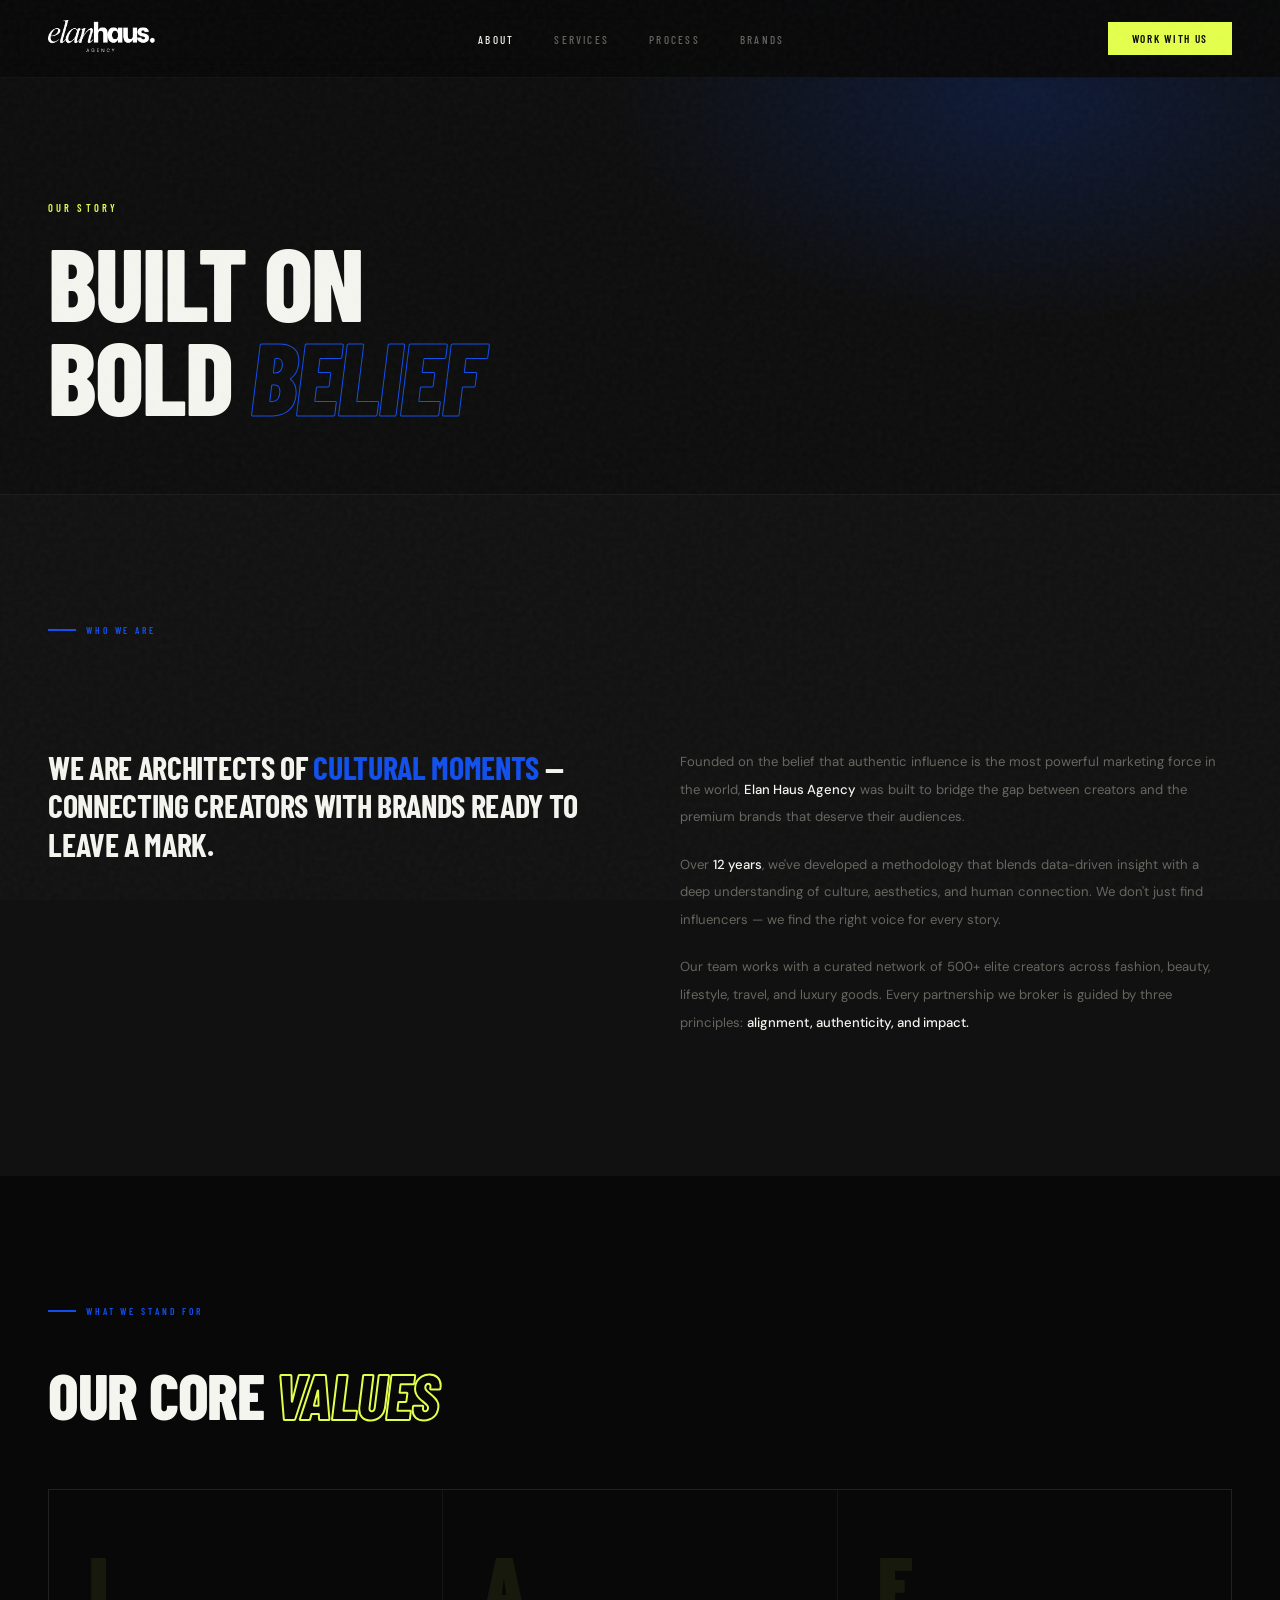
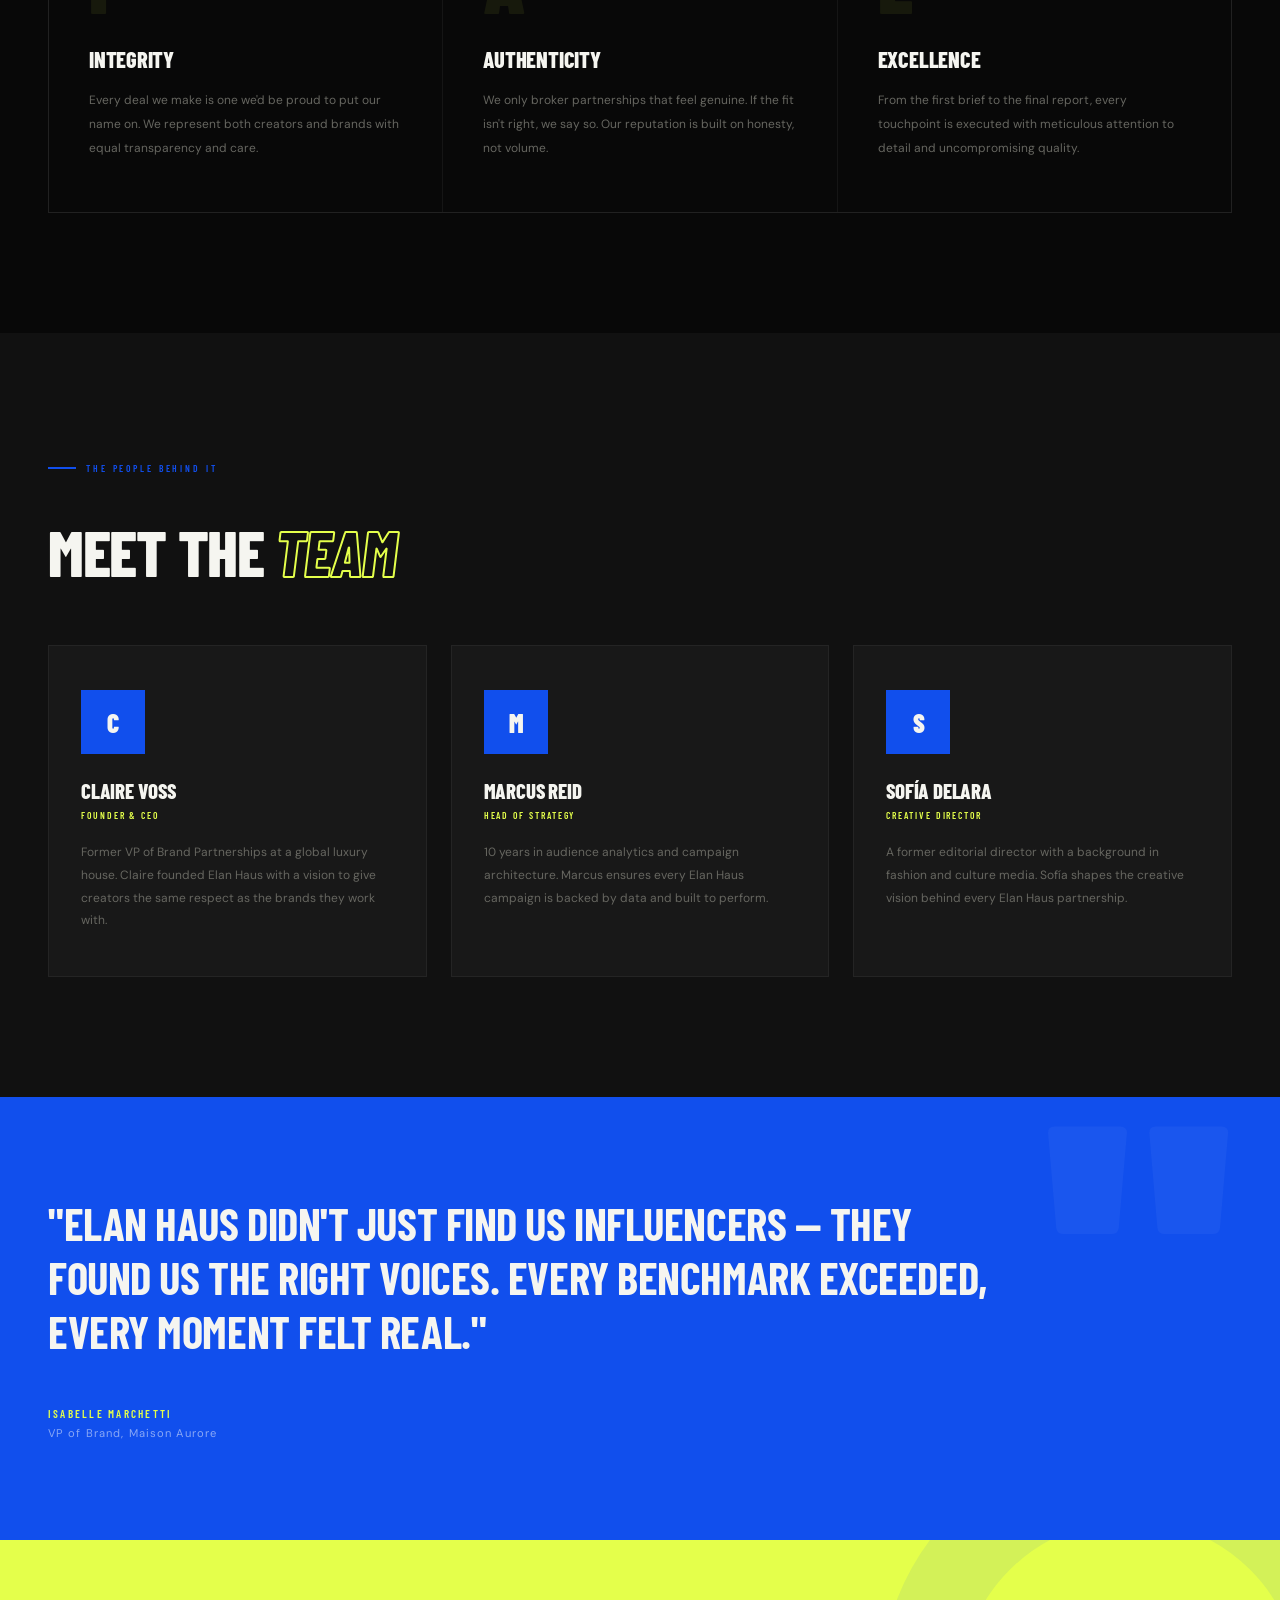
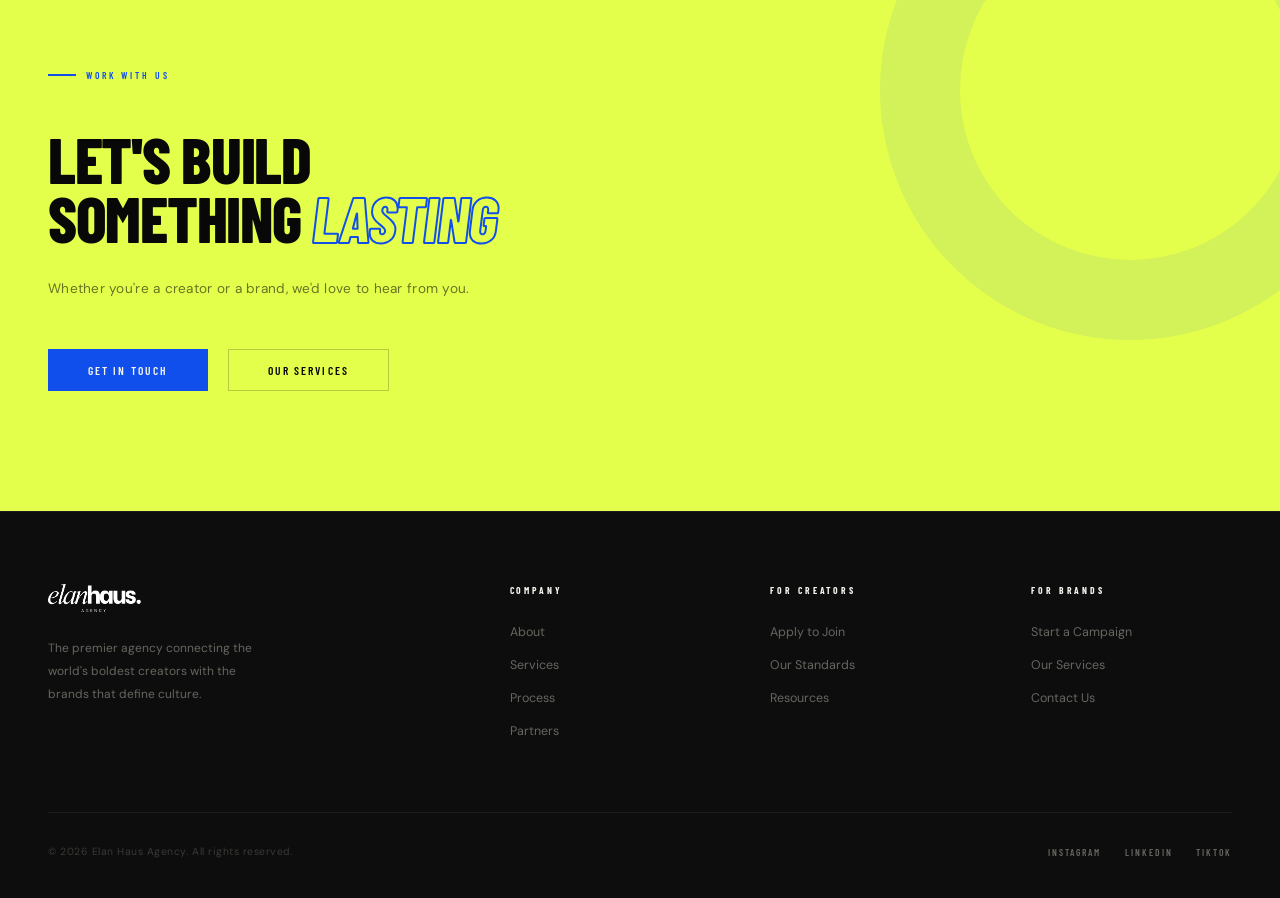
==== about.html @ d400a110 "black" ====
<!doctype html>
<html lang="en">
  <head>
    <meta charset="UTF-8" />
    <meta name="viewport" content="width=device-width, initial-scale=1.0" />
    <title>About — Elan Haus Agency</title>
    <link rel="preconnect" href="https://fonts.googleapis.com" />
    <link
      href="https://fonts.googleapis.com/css2?family=Barlow+Condensed:ital,wght@0,400;0,600;0,700;0,800;0,900;1,700;1,800&family=DM+Sans:wght@300;400;500&display=swap"
      rel="stylesheet"
    />
    <link rel="stylesheet" href="src/index.css" />
    <style>
      /* ── ABOUT PAGE ── */
      .about-story {
        background: var(--surface);
      }
      .about-story-grid {
        display: grid;
        grid-template-columns: 1fr 1fr;
        gap: 80px;
        align-items: start;
        margin-top: 64px;
      }
      .about-lead {
        font-family: var(--sans);
        font-size: clamp(1.6rem, 2.5vw, 2.4rem);
        font-weight: 700;
        text-transform: uppercase;
        letter-spacing: -0.01em;
        line-height: 1.2;
        color: var(--white);
      }
      .about-lead span {
        color: var(--blue);
      }
      .about-body p {
        font-size: 0.82rem;
        line-height: 2.1;
        color: var(--muted);
        margin-bottom: 20px;
      }
      .about-body p strong {
        color: var(--white);
        font-weight: 500;
      }

      /* VALUES */
      .values {
        background: var(--black);
      }
      .values-grid {
        display: grid;
        grid-template-columns: repeat(3, 1fr);
        gap: 1px;
        background: rgba(255, 255, 255, 0.05);
        border: 1px solid rgba(255, 255, 255, 0.05);
        margin-top: 64px;
      }
      .value-card {
        background: var(--black);
        padding: 52px 40px;
        position: relative;
        transition: background 0.3s;
      }
      .value-card::before {
        content: "";
        position: absolute;
        top: 0;
        left: 0;
        right: 0;
        height: 3px;
        background: var(--yellow);
        transform: scaleX(0);
        transform-origin: left;
        transition: transform 0.35s;
      }
      .value-card:hover {
        background: var(--surface);
      }
      .value-card:hover::before {
        transform: scaleX(1);
      }
      .value-letter {
        font-family: var(--sans);
        font-size: 5rem;
        font-weight: 900;
        color: rgba(228, 255, 75, 0.07);
        line-height: 1;
        margin-bottom: 24px;
        transition: color 0.3s;
        letter-spacing: -0.04em;
      }
      .value-card:hover .value-letter {
        color: rgba(228, 255, 75, 0.18);
      }
      .value-name {
        font-family: var(--sans);
        font-size: 1.4rem;
        font-weight: 800;
        text-transform: uppercase;
        letter-spacing: -0.01em;
        margin-bottom: 16px;
      }
      .value-desc {
        font-size: 0.75rem;
        line-height: 2;
        color: var(--muted);
      }

      /* TEAM */
      .team {
        background: var(--surface);
      }
      .team-grid {
        display: grid;
        grid-template-columns: repeat(3, 1fr);
        gap: 24px;
        margin-top: 64px;
      }
      .team-card {
        background: var(--surface2);
        border: 1px solid rgba(255, 255, 255, 0.05);
        padding: 44px 32px;
        transition:
          border-color 0.3s,
          transform 0.3s;
      }
      .team-card:hover {
        border-color: var(--blue);
        transform: translateY(-4px);
      }
      .team-avatar {
        width: 64px;
        height: 64px;
        background: var(--blue);
        display: flex;
        align-items: center;
        justify-content: center;
        margin-bottom: 24px;
      }
      .team-init {
        font-family: var(--sans);
        font-size: 1.6rem;
        font-weight: 900;
        color: var(--white);
        letter-spacing: -0.02em;
      }
      .team-name {
        font-family: var(--sans);
        font-size: 1.3rem;
        font-weight: 800;
        text-transform: uppercase;
        letter-spacing: -0.01em;
        margin-bottom: 6px;
      }
      .team-title {
        font-family: var(--sans);
        font-size: 0.6rem;
        font-weight: 600;
        letter-spacing: 0.2em;
        text-transform: uppercase;
        color: var(--yellow);
        margin-bottom: 20px;
      }
      .team-bio {
        font-size: 0.75rem;
        line-height: 1.9;
        color: var(--muted);
      }

      @media (max-width: 768px) {
        .about-story-grid {
          grid-template-columns: 1fr;
          gap: 40px;
          margin-top: 40px;
        }
        .values-grid {
          grid-template-columns: 1fr;
        }
        .team-grid {
          grid-template-columns: 1fr;
          gap: 16px;
        }
      }
    </style>
  </head>
  <body>
    <div class="cursor" id="cursor"></div>
    <div class="cursor-ring" id="cursorRing"></div>

    <nav>
      <a href="index.html" class="nav-logo"
        ><img
          src="src/logos/transparent-logo-with-agency.png"
          alt="Elan Haus Agency"
      /></a>
      <ul class="nav-links">
        <li><a href="about.html" class="active">About</a></li>
        <li><a href="services.html">Services</a></li>
        <li><a href="process.html">Process</a></li>
        <li><a href="index.html#brands">Brands</a></li>
      </ul>
      <a href="index.html#contact" class="nav-cta">Work With Us</a>
      <button class="nav-hamburger" id="hamburger" aria-label="Open menu">
        <span></span><span></span><span></span>
      </button>
    </nav>
    <div class="mobile-menu" id="mobileMenu">
      <a href="about.html" class="mobile-link">About</a>
      <a href="services.html" class="mobile-link">Services</a>
      <a href="process.html" class="mobile-link">Process</a>
      <a href="index.html#brands" class="mobile-link">Brands</a>
      <a href="index.html#contact" class="mobile-cta mobile-link"
        >Work With Us</a
      >
    </div>

    <div class="page-hero">
      <div>
        <div class="page-hero-eyebrow">Our Story</div>
        <h1 class="page-hero-title">Built on<br />Bold <em>Belief</em></h1>
      </div>
    </div>

    <section class="about-story">
      <div class="section-tag reveal">Who We Are</div>
      <div class="about-story-grid">
        <div class="about-lead reveal">
          We are architects of <span>cultural moments</span> — connecting
          creators with brands ready to leave a mark.
        </div>
        <div class="about-body reveal reveal-delay-1">
          <p>
            Founded on the belief that authentic influence is the most powerful
            marketing force in the world, <strong>Elan Haus Agency</strong> was
            built to bridge the gap between creators and the premium brands that
            deserve their audiences.
          </p>
          <p>
            Over <strong>12 years</strong>, we've developed a methodology that
            blends data-driven insight with a deep understanding of culture,
            aesthetics, and human connection. We don't just find influencers —
            we find the right voice for every story.
          </p>
          <p>
            Our team works with a curated network of 500+ elite creators across
            fashion, beauty, lifestyle, travel, and luxury goods. Every
            partnership we broker is guided by three principles:
            <strong>alignment, authenticity, and impact.</strong>
          </p>
        </div>
      </div>
    </section>

    <section class="values">
      <div class="section-tag reveal">What We Stand For</div>
      <h2 class="section-title reveal reveal-delay-1">
        Our Core <em>Values</em>
      </h2>
      <div class="values-grid">
        <div class="value-card reveal">
          <div class="value-letter">I</div>
          <div class="value-name">Integrity</div>
          <p class="value-desc">
            Every deal we make is one we'd be proud to put our name on. We
            represent both creators and brands with equal transparency and care.
          </p>
        </div>
        <div class="value-card reveal reveal-delay-1">
          <div class="value-letter">A</div>
          <div class="value-name">Authenticity</div>
          <p class="value-desc">
            We only broker partnerships that feel genuine. If the fit isn't
            right, we say so. Our reputation is built on honesty, not volume.
          </p>
        </div>
        <div class="value-card reveal reveal-delay-2">
          <div class="value-letter">E</div>
          <div class="value-name">Excellence</div>
          <p class="value-desc">
            From the first brief to the final report, every touchpoint is
            executed with meticulous attention to detail and uncompromising
            quality.
          </p>
        </div>
      </div>
    </section>

    <section class="team">
      <div class="section-tag reveal">The People Behind It</div>
      <h2 class="section-title reveal reveal-delay-1">
        Meet the <em>Team</em>
      </h2>
      <div class="team-grid">
        <div class="team-card reveal">
          <div class="team-avatar"><div class="team-init">C</div></div>
          <div class="team-name">Claire Voss</div>
          <div class="team-title">Founder & CEO</div>
          <p class="team-bio">
            Former VP of Brand Partnerships at a global luxury house. Claire
            founded Elan Haus with a vision to give creators the same respect as
            the brands they work with.
          </p>
        </div>
        <div class="team-card reveal reveal-delay-1">
          <div class="team-avatar"><div class="team-init">M</div></div>
          <div class="team-name">Marcus Reid</div>
          <div class="team-title">Head of Strategy</div>
          <p class="team-bio">
            10 years in audience analytics and campaign architecture. Marcus
            ensures every Elan Haus campaign is backed by data and built to
            perform.
          </p>
        </div>
        <div class="team-card reveal reveal-delay-2">
          <div class="team-avatar"><div class="team-init">S</div></div>
          <div class="team-name">Sofía Delara</div>
          <div class="team-title">Creative Director</div>
          <p class="team-bio">
            A former editorial director with a background in fashion and culture
            media. Sofía shapes the creative vision behind every Elan Haus
            partnership.
          </p>
        </div>
      </div>
    </section>

    <div class="testimonial">
      <p class="testimonial-text">
        "Elan Haus didn't just find us influencers — they found us the right
        voices. Every benchmark exceeded, every moment felt real."
      </p>
      <div class="testimonial-attr">Isabelle Marchetti</div>
      <div class="testimonial-brand">VP of Brand, Maison Aurore</div>
    </div>

    <section class="cta-section">
      <div class="section-tag reveal">Work With Us</div>
      <h2 class="section-title reveal reveal-delay-1">
        Let's Build<br />Something <em>Lasting</em>
      </h2>
      <p class="cta-sub reveal reveal-delay-2">
        Whether you're a creator or a brand, we'd love to hear from you.
      </p>
      <div class="cta-actions reveal reveal-delay-3">
        <a href="mailto:hello@elanhausagency.com" class="btn-primary"
          >Get In Touch</a
        >
        <a
          href="services.html"
          class="btn-outline"
          style="border-color: rgba(0, 0, 0, 0.2); color: var(--black)"
          >Our Services</a
        >
      </div>
    </section>

    <footer>
      <div class="footer-top">
        <div>
          <div class="footer-logo">
            <img
              src="src/logos/transparent-logo-with-agency.png"
              alt="Elan Haus Agency"
            />
          </div>
          <p class="footer-tagline">
            The premier agency connecting the world's boldest creators with the
            brands that define culture.
          </p>
        </div>
        <div>
          <div class="footer-col-title">Company</div>
          <ul class="footer-links">
            <li><a href="about.html">About</a></li>
            <li><a href="services.html">Services</a></li>
            <li><a href="process.html">Process</a></li>
            <li><a href="index.html#brands">Partners</a></li>
          </ul>
        </div>
        <div>
          <div class="footer-col-title">For Creators</div>
          <ul class="footer-links">
            <li><a href="index.html#contact">Apply to Join</a></li>
            <li><a href="about.html">Our Standards</a></li>
            <li><a href="index.html#contact">Resources</a></li>
          </ul>
        </div>
        <div>
          <div class="footer-col-title">For Brands</div>
          <ul class="footer-links">
            <li><a href="index.html#contact">Start a Campaign</a></li>
            <li><a href="services.html">Our Services</a></li>
            <li><a href="index.html#contact">Contact Us</a></li>
          </ul>
        </div>
      </div>
      <div class="footer-bottom">
        <div class="footer-copy">
          © 2026 Elan Haus Agency. All rights reserved.
        </div>
        <div class="footer-socials">
          <a href="#">Instagram</a><a href="#">LinkedIn</a
          ><a href="#">TikTok</a>
        </div>
      </div>
    </footer>
    <script src="src/main.js"></script>
  </body>
</html>
---- src/index.css ----
/* ── ELAN HAUS AGENCY — Global Stylesheet ── */

*, *::before, *::after { margin: 0; padding: 0; box-sizing: border-box; }

:root {
  --blue:    #114fed;
  --yellow:  #e4ff4b;
  --black:   #080808;
  --dark:    #0d0d0d;
  --surface: #111111;
  --surface2:#181818;
  --white:   #f5f5f0;
  --muted:   #666660;
  --sans:    'Barlow Condensed', sans-serif;
  --body:    'DM Sans', sans-serif;
}

html { scroll-behavior: smooth; }

body {
  background: var(--black);
  color: var(--white);
  font-family: var(--body);
  font-weight: 400;
  overflow-x: hidden;
}

/* ── CUSTOM CURSOR ── */
.cursor {
  position: fixed;
  width: 10px; height: 10px;
  background: var(--yellow);
  border-radius: 50%;
  pointer-events: none;
  z-index: 9999;
  transform: translate(-50%, -50%);
  transition: width 0.15s, height 0.15s;
  opacity: 0;
}
.cursor-ring {
  position: fixed;
  width: 38px; height: 38px;
  border: 1.5px solid var(--blue);
  border-radius: 50%;
  pointer-events: none;
  z-index: 9998;
  transform: translate(-50%, -50%);
  transition: width 0.25s, height 0.25s, opacity 0.25s, border-color 0.25s;
  opacity: 0;
}

/* ── NOISE GRAIN ── */
body::after {
  content: '';
  position: fixed;
  inset: 0;
  background-image: url("data:image/svg+xml,%3Csvg viewBox='0 0 200 200' xmlns='http://www.w3.org/2000/svg'%3E%3Cfilter id='n'%3E%3CfeTurbulence type='fractalNoise' baseFrequency='0.85' numOctaves='4' stitchTiles='stitch'/%3E%3C/filter%3E%3Crect width='100%25' height='100%25' filter='url(%23n)' opacity='0.035'/%3E%3C/svg%3E");
  pointer-events: none;
  z-index: 9000;
}

/* ── NAV ── */
nav {
  position: fixed;
  top: 0; left: 0; right: 0;
  z-index: 800;
  display: flex;
  align-items: center;
  justify-content: space-between;
  padding: 20px 48px;
  background: rgba(8,8,8,0.92);
  backdrop-filter: blur(12px);
  border-bottom: 1px solid rgba(255,255,255,0.04);
}
.nav-logo img {
  height: 32px;
  width: auto;
  filter: invert(1) brightness(2);
}
.nav-links {
  display: flex;
  gap: 40px;
  list-style: none;
}
.nav-links a {
  font-family: var(--sans);
  font-size: 0.7rem;
  font-weight: 500;
  letter-spacing: 0.2em;
  text-transform: uppercase;
  color: var(--muted);
  text-decoration: none;
  transition: color 0.2s;
}
.nav-links a:hover,
.nav-links a.active { color: var(--white); }
.nav-cta {
  font-family: var(--sans);
  font-size: 0.7rem;
  font-weight: 600;
  letter-spacing: 0.15em;
  text-transform: uppercase;
  color: var(--black);
  background: var(--yellow);
  padding: 10px 24px;
  text-decoration: none;
  transition: background 0.2s, transform 0.2s;
}
.nav-cta:hover { background: #f0ff70; transform: translateY(-1px); }

.nav-hamburger {
  display: none;
  flex-direction: column;
  gap: 5px;
  background: none;
  border: none;
  cursor: pointer;
  padding: 4px;
}
.nav-hamburger span {
  display: block;
  width: 22px; height: 1.5px;
  background: var(--white);
  transition: transform 0.3s, opacity 0.3s;
}
.nav-hamburger.open span:nth-child(1) { transform: translateY(6.5px) rotate(45deg); }
.nav-hamburger.open span:nth-child(2) { opacity: 0; }
.nav-hamburger.open span:nth-child(3) { transform: translateY(-6.5px) rotate(-45deg); }

/* ── MOBILE MENU ── */
.mobile-menu {
  display: none;
  position: fixed;
  inset: 0;
  background: var(--blue);
  z-index: 700;
  flex-direction: column;
  align-items: flex-start;
  justify-content: center;
  padding: 0 40px;
  gap: 8px;
}
.mobile-menu.open { display: flex; }
.mobile-menu a {
  font-family: var(--sans);
  font-size: clamp(2.8rem, 10vw, 5rem);
  font-weight: 700;
  letter-spacing: -0.02em;
  text-transform: uppercase;
  color: var(--white);
  text-decoration: none;
  line-height: 1.1;
  transition: color 0.2s;
}
.mobile-menu a:hover { color: var(--yellow); }
.mobile-menu .mobile-cta {
  margin-top: 32px;
  font-size: 0.75rem;
  font-family: var(--body);
  letter-spacing: 0.15em;
  color: var(--black);
  background: var(--yellow);
  padding: 14px 32px;
  text-transform: uppercase;
}

/* ── PAGE HERO (inner pages) ── */
.page-hero {
  min-height: 55vh;
  display: flex;
  align-items: flex-end;
  padding: 140px 48px 72px;
  position: relative;
  overflow: hidden;
  background: var(--dark);
  border-bottom: 1px solid rgba(255,255,255,0.06);
}
.page-hero::before {
  content: '';
  position: absolute;
  top: 0; left: 0; right: 0; bottom: 0;
  background: radial-gradient(ellipse 50% 70% at 80% 20%, rgba(17,79,237,0.18) 0%, transparent 65%);
  pointer-events: none;
}
.page-hero-eyebrow {
  font-family: var(--sans);
  font-size: 0.65rem;
  font-weight: 600;
  letter-spacing: 0.3em;
  text-transform: uppercase;
  color: var(--yellow);
  margin-bottom: 20px;
}
.page-hero-title {
  font-family: var(--sans);
  font-size: clamp(3.5rem, 8vw, 8rem);
  font-weight: 800;
  line-height: 0.92;
  letter-spacing: -0.02em;
  text-transform: uppercase;
}
.page-hero-title em {
  font-style: italic;
  color: var(--blue);
  -webkit-text-stroke: 1px var(--blue);
  color: transparent;
}

/* ── SHARED SECTION ── */
section { padding: 120px 48px; }

.section-tag {
  display: inline-flex;
  align-items: center;
  gap: 10px;
  font-family: var(--sans);
  font-size: 0.6rem;
  font-weight: 600;
  letter-spacing: 0.3em;
  text-transform: uppercase;
  color: var(--blue);
  margin-bottom: 48px;
}
.section-tag::before {
  content: '';
  width: 28px; height: 2px;
  background: var(--blue);
}
.section-title {
  font-family: var(--sans);
  font-size: clamp(2.4rem, 5vw, 5.5rem);
  font-weight: 800;
  line-height: 0.93;
  letter-spacing: -0.02em;
  text-transform: uppercase;
}
.section-title em {
  font-style: italic;
  -webkit-text-stroke: 2px var(--yellow);
  color: transparent;
}

/* ── BUTTONS ── */
.btn-primary {
  display: inline-block;
  padding: 14px 40px;
  background: var(--blue);
  color: var(--white);
  font-family: var(--sans);
  font-size: 0.72rem;
  font-weight: 600;
  letter-spacing: 0.18em;
  text-transform: uppercase;
  text-decoration: none;
  transition: background 0.2s, transform 0.2s;
  position: relative;
}
.btn-primary:hover { background: #1a5fff; transform: translateY(-2px); }
.btn-yellow {
  display: inline-block;
  padding: 14px 40px;
  background: var(--yellow);
  color: var(--black);
  font-family: var(--sans);
  font-size: 0.72rem;
  font-weight: 700;
  letter-spacing: 0.18em;
  text-transform: uppercase;
  text-decoration: none;
  transition: background 0.2s, transform 0.2s;
}
.btn-yellow:hover { background: #f0ff70; transform: translateY(-2px); }
.btn-outline {
  display: inline-block;
  padding: 13px 39px;
  border: 1.5px solid rgba(255,255,255,0.2);
  color: var(--white);
  font-family: var(--sans);
  font-size: 0.72rem;
  font-weight: 600;
  letter-spacing: 0.18em;
  text-transform: uppercase;
  text-decoration: none;
  transition: border-color 0.2s, color 0.2s;
}
.btn-outline:hover { border-color: var(--white); }

/* ── MARQUEE ── */
.marquee-wrap {
  overflow: hidden;
  background: var(--blue);
  padding: 16px 0;
  border-top: none;
  border-bottom: none;
}
.marquee-track {
  display: flex;
  gap: 0;
  animation: marquee 20s linear infinite;
  width: max-content;
}
@keyframes marquee { to { transform: translateX(-50%); } }
.marquee-item {
  font-family: var(--sans);
  font-size: 0.75rem;
  font-weight: 700;
  letter-spacing: 0.2em;
  text-transform: uppercase;
  color: rgba(255,255,255,0.7);
  white-space: nowrap;
  padding: 0 40px;
  display: flex;
  align-items: center;
  gap: 40px;
}
.marquee-item::after {
  content: '★';
  color: var(--yellow);
  font-size: 0.5rem;
}

/* ── TESTIMONIAL ── */
.testimonial {
  background: var(--blue);
  padding: 100px 48px;
  position: relative;
  overflow: hidden;
}
.testimonial::before {
  content: '"';
  position: absolute;
  top: -60px; right: 48px;
  font-family: var(--sans);
  font-size: 28rem;
  font-weight: 900;
  color: rgba(255,255,255,0.04);
  line-height: 1;
  pointer-events: none;
}
.testimonial-text {
  font-family: var(--sans);
  font-size: clamp(1.8rem, 3.5vw, 3.5rem);
  font-weight: 700;
  line-height: 1.2;
  letter-spacing: -0.01em;
  text-transform: uppercase;
  max-width: 960px;
  margin-bottom: 48px;
  position: relative;
  z-index: 1;
}
.testimonial-attr {
  font-family: var(--sans);
  font-size: 0.7rem;
  font-weight: 600;
  letter-spacing: 0.2em;
  text-transform: uppercase;
  color: var(--yellow);
}
.testimonial-brand {
  font-size: 0.7rem;
  letter-spacing: 0.1em;
  color: rgba(255,255,255,0.5);
  margin-top: 6px;
}

/* ── CTA SECTION ── */
.cta-section {
  background: var(--yellow);
  padding: 120px 48px;
  position: relative;
  overflow: hidden;
}
.cta-section::before {
  content: '';
  position: absolute;
  top: -100px; right: -100px;
  width: 500px; height: 500px;
  border: 80px solid rgba(17,79,237,0.08);
  border-radius: 50%;
  pointer-events: none;
}
.cta-section .section-tag { color: var(--blue); }
.cta-section .section-tag::before { background: var(--blue); }
.cta-section .section-title { color: var(--black); }
.cta-section .section-title em { -webkit-text-stroke-color: var(--blue); }
.cta-sub {
  font-size: 0.85rem;
  line-height: 1.9;
  color: rgba(0,0,0,0.55);
  max-width: 500px;
  margin: 28px 0 48px;
  letter-spacing: 0.02em;
}
.cta-actions { display: flex; align-items: center; gap: 20px; flex-wrap: wrap; }

/* ── FOOTER ── */
footer {
  background: var(--dark);
  border-top: 1px solid rgba(255,255,255,0.06);
  padding: 72px 48px 40px;
}
.footer-top {
  display: grid;
  grid-template-columns: 2fr 1fr 1fr 1fr;
  gap: 60px;
  padding-bottom: 60px;
  border-bottom: 1px solid rgba(255,255,255,0.06);
}
.footer-logo img {
  height: 28px;
  width: auto;
  filter: invert(1) brightness(2);
  margin-bottom: 20px;
}
.footer-tagline {
  font-size: 0.75rem;
  line-height: 1.9;
  color: var(--muted);
  max-width: 220px;
}
.footer-col-title {
  font-family: var(--sans);
  font-size: 0.6rem;
  font-weight: 700;
  letter-spacing: 0.3em;
  text-transform: uppercase;
  color: var(--white);
  margin-bottom: 24px;
}
.footer-links { list-style: none; }
.footer-links li { margin-bottom: 12px; }
.footer-links a {
  font-size: 0.78rem;
  color: var(--muted);
  text-decoration: none;
  transition: color 0.2s;
}
.footer-links a:hover { color: var(--white); }
.footer-bottom {
  padding-top: 32px;
  display: flex;
  justify-content: space-between;
  align-items: center;
}
.footer-copy {
  font-size: 0.65rem;
  color: rgba(102,102,96,0.5);
  letter-spacing: 0.05em;
}
.footer-socials { display: flex; gap: 24px; }
.footer-socials a {
  font-family: var(--sans);
  font-size: 0.6rem;
  font-weight: 600;
  letter-spacing: 0.2em;
  text-transform: uppercase;
  color: var(--muted);
  text-decoration: none;
  transition: color 0.2s;
}
.footer-socials a:hover { color: var(--yellow); }

/* ── SCROLL REVEAL ── */
.reveal {
  opacity: 0;
  transform: translateY(28px);
  transition: opacity 0.7s ease, transform 0.7s ease;
}
.reveal.visible { opacity: 1; transform: translateY(0); }
.reveal-delay-1 { transition-delay: 0.08s; }
.reveal-delay-2 { transition-delay: 0.16s; }
.reveal-delay-3 { transition-delay: 0.24s; }
.reveal-delay-4 { transition-delay: 0.32s; }

/* ── ANIMATIONS ── */
@keyframes fadeUp {
  from { opacity: 0; transform: translateY(36px); }
  to   { opacity: 1; transform: translateY(0); }
}
@keyframes fadeIn {
  from { opacity: 0; }
  to   { opacity: 1; }
}

/* ══════════════════════════
   MOBILE RESPONSIVE
══════════════════════════ */
@media (max-width: 768px) {
  nav { padding: 16px 24px; }
  .nav-links, .nav-cta { display: none; }
  .nav-hamburger { display: flex; }

  section { padding: 72px 24px; }
  .page-hero { padding: 110px 24px 56px; min-height: 44vh; }

  .testimonial { padding: 72px 24px; }
  .cta-section { padding: 72px 24px; }

  footer { padding: 60px 24px 32px; }
  .footer-top { grid-template-columns: 1fr 1fr; gap: 40px; }
  .footer-bottom { flex-direction: column; gap: 16px; text-align: center; }
  .footer-socials { justify-content: center; }
}
@media (max-width: 480px) {
  .footer-top { grid-template-columns: 1fr; }
  .cta-actions { flex-direction: column; align-items: flex-start; }
}
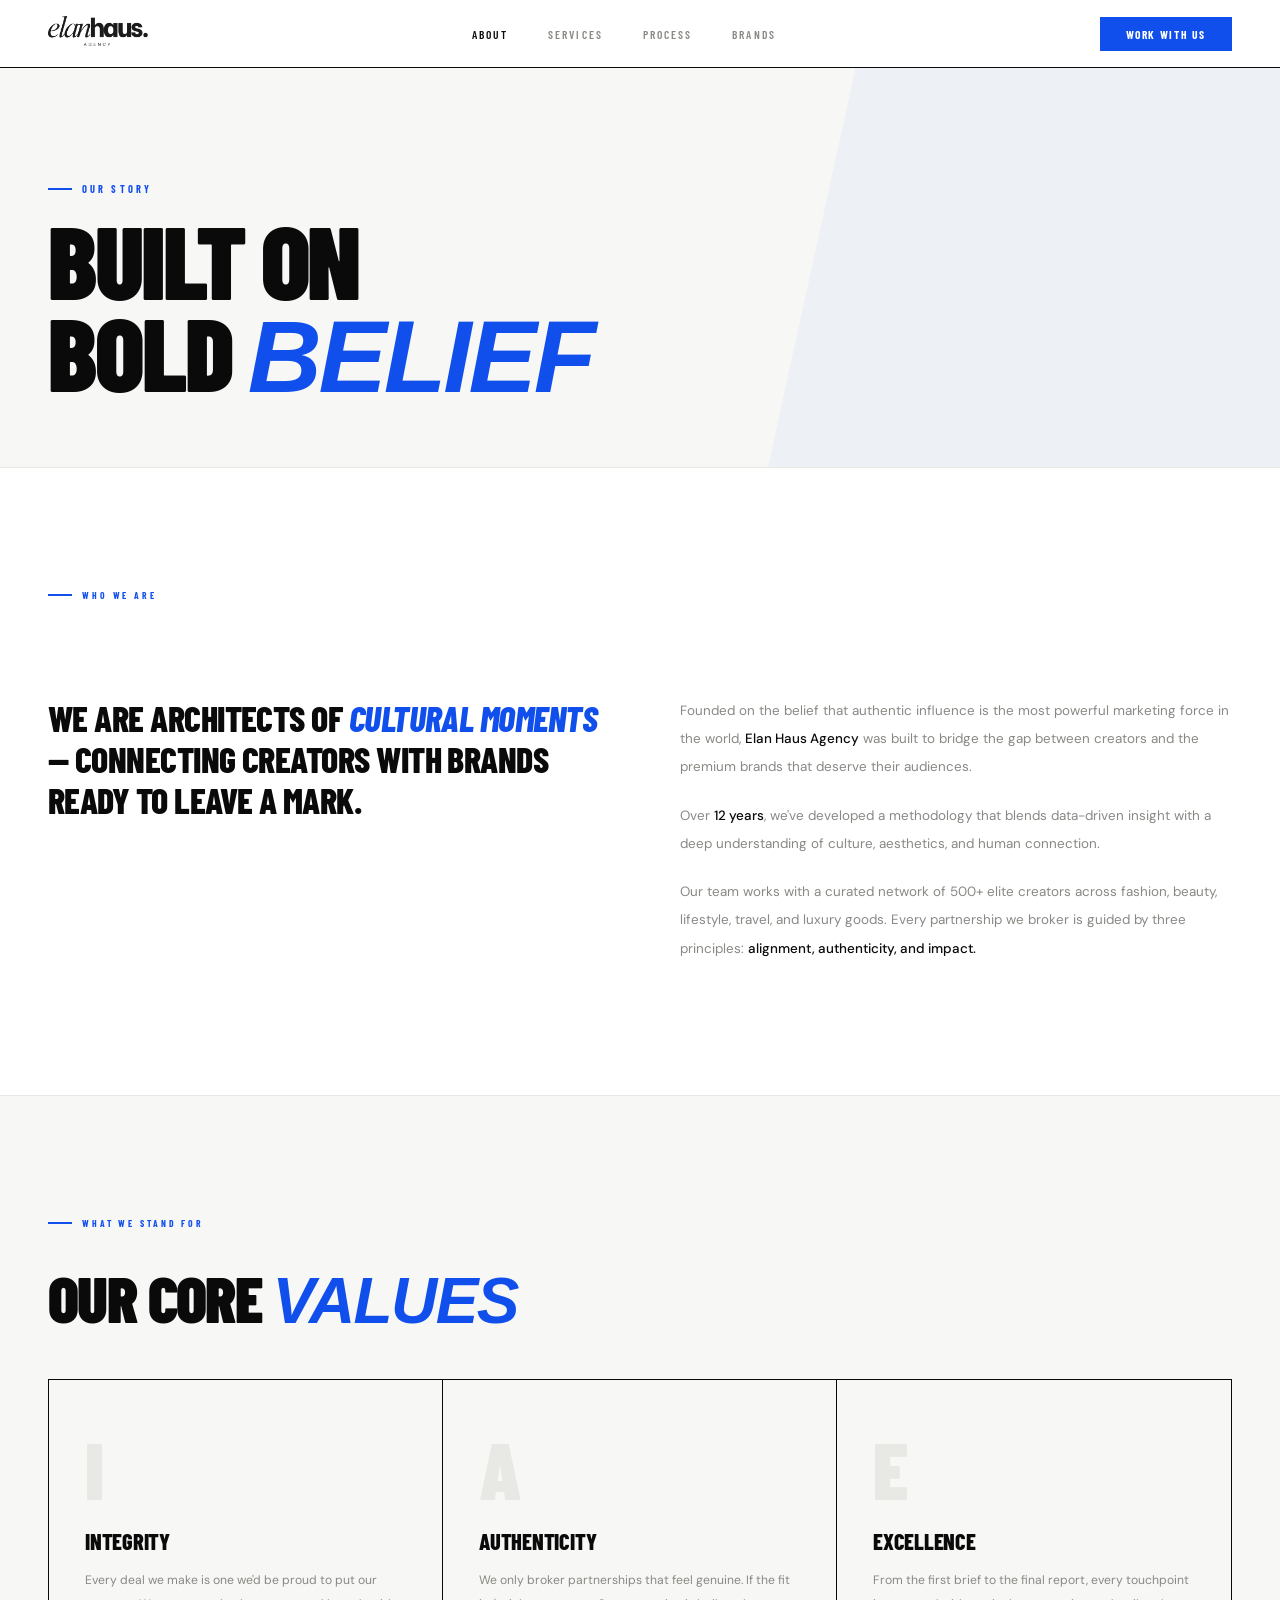
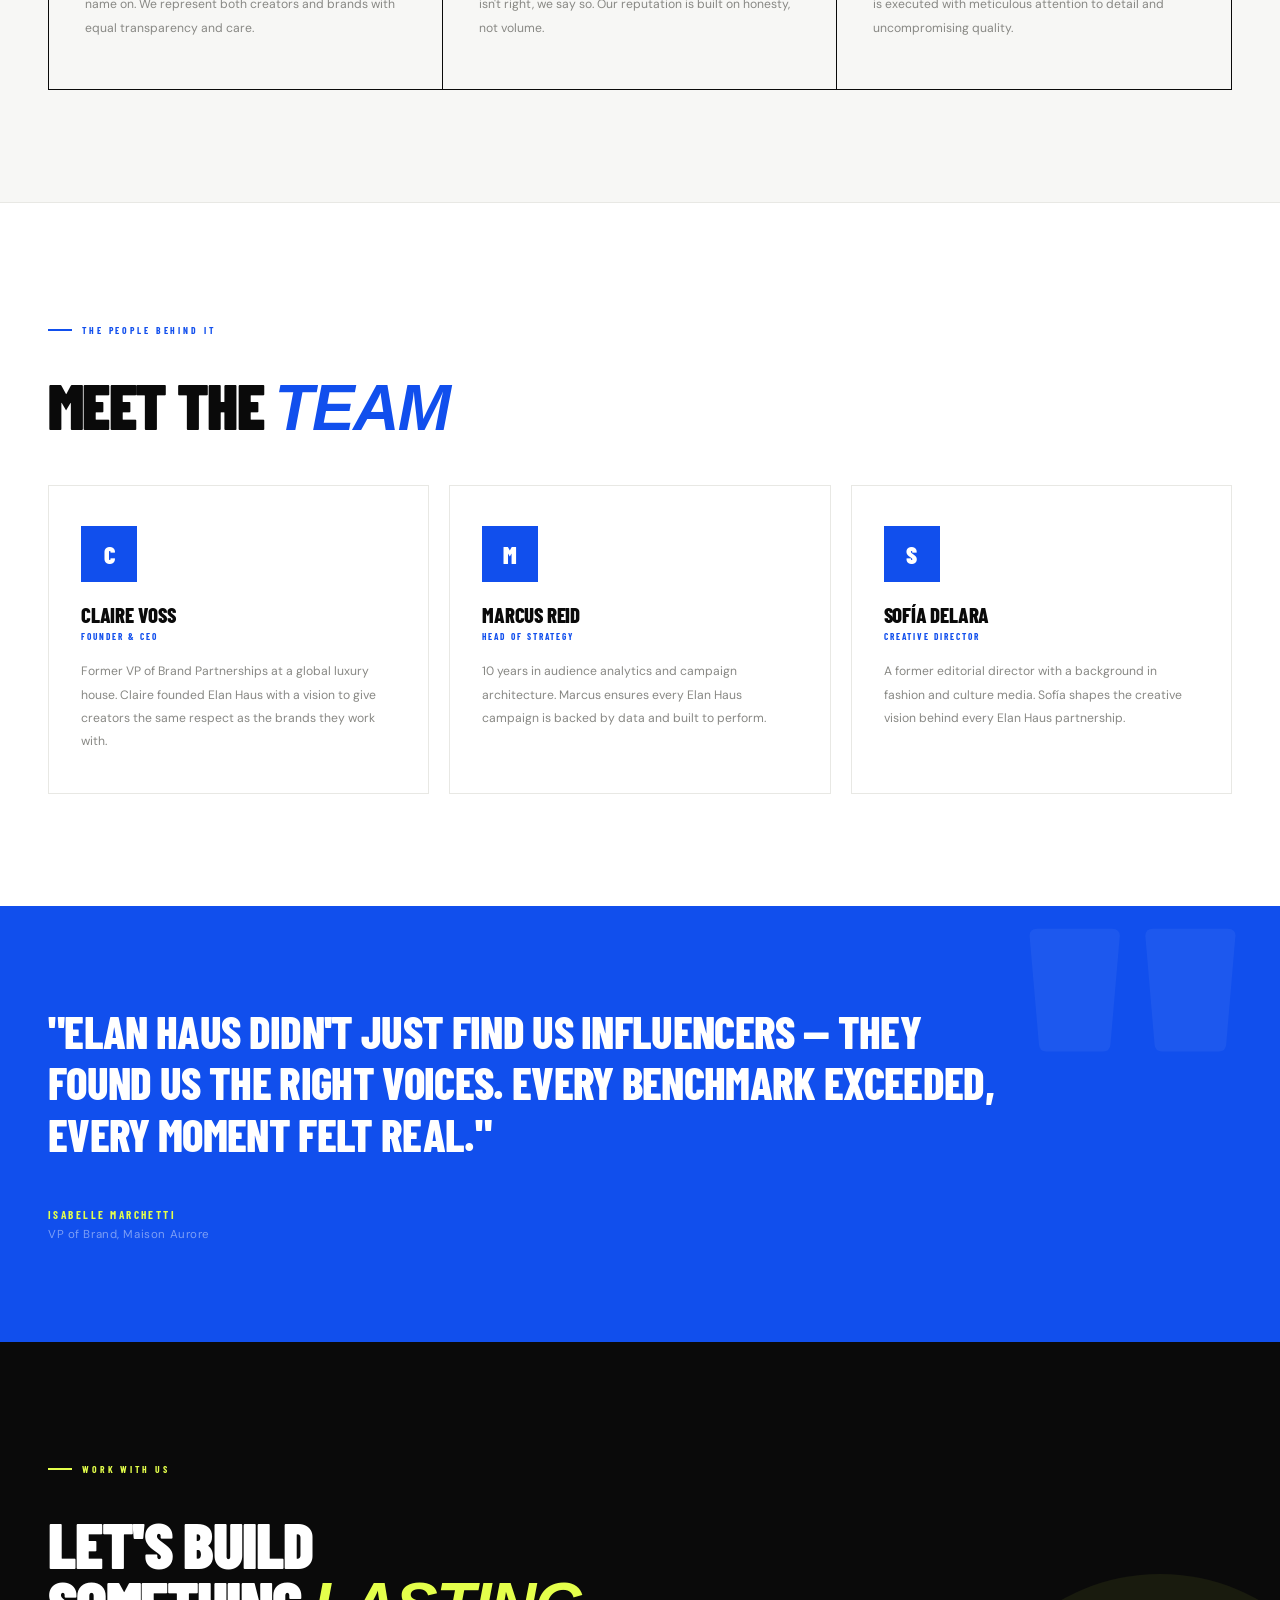
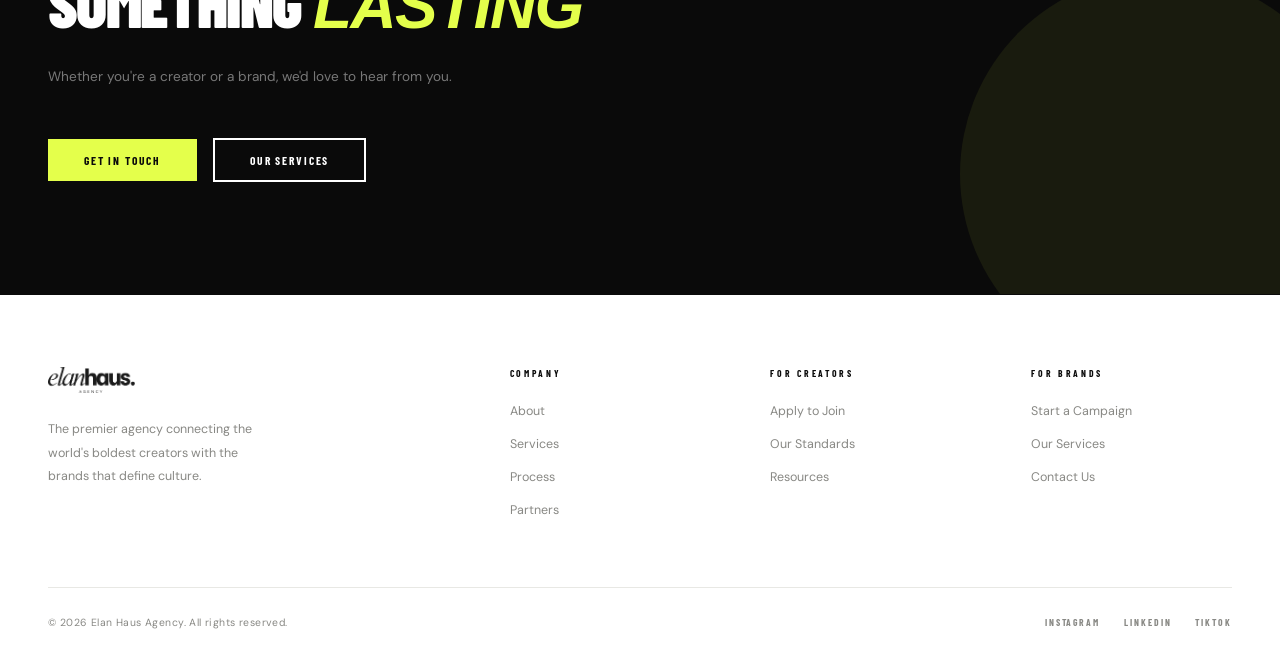
==== commit 770c2515: "white background" ====
--- a/about.html
+++ b/about.html
@@ -11,140 +11,140 @@
     />
     <link rel="stylesheet" href="src/index.css" />
     <style>
-      /* ── ABOUT PAGE ── */
-      .about-story {
-        background: var(--surface);
-      }
-      .about-story-grid {
+      .story {
+        background: var(--white);
+      }
+      .story-grid {
         display: grid;
         grid-template-columns: 1fr 1fr;
         gap: 80px;
-        align-items: start;
-        margin-top: 64px;
-      }
-      .about-lead {
-        font-family: var(--sans);
-        font-size: clamp(1.6rem, 2.5vw, 2.4rem);
-        font-weight: 700;
+        margin-top: 56px;
+      }
+      .story-lead {
+        font-family: var(--sans);
+        font-size: clamp(1.8rem, 2.8vw, 2.6rem);
+        font-weight: 800;
         text-transform: uppercase;
-        letter-spacing: -0.01em;
-        line-height: 1.2;
-        color: var(--white);
-      }
-      .about-lead span {
+        letter-spacing: -0.015em;
+        line-height: 1.15;
+      }
+      .story-lead em {
+        font-style: italic;
         color: var(--blue);
       }
-      .about-body p {
-        font-size: 0.82rem;
+      .story-body p {
+        font-size: 0.84rem;
         line-height: 2.1;
         color: var(--muted);
         margin-bottom: 20px;
       }
-      .about-body p strong {
-        color: var(--white);
+      .story-body p strong {
+        color: var(--ink);
         font-weight: 500;
       }
 
-      /* VALUES */
       .values {
-        background: var(--black);
+        background: var(--off);
+        border-top: 1.5px solid var(--border);
+        border-bottom: 1.5px solid var(--border);
       }
       .values-grid {
         display: grid;
         grid-template-columns: repeat(3, 1fr);
-        gap: 1px;
-        background: rgba(255, 255, 255, 0.05);
-        border: 1px solid rgba(255, 255, 255, 0.05);
-        margin-top: 64px;
-      }
-      .value-card {
-        background: var(--black);
-        padding: 52px 40px;
+        border: 1.5px solid var(--ink);
+        margin-top: 48px;
+      }
+      .val {
+        padding: 48px 36px;
+        border-right: 1.5px solid var(--ink);
         position: relative;
+        overflow: hidden;
+        background: var(--off);
         transition: background 0.3s;
       }
-      .value-card::before {
+      .val:last-child {
+        border-right: none;
+      }
+      .val::after {
         content: "";
         position: absolute;
-        top: 0;
+        bottom: 0;
         left: 0;
         right: 0;
-        height: 3px;
+        height: 4px;
         background: var(--yellow);
         transform: scaleX(0);
         transform-origin: left;
         transition: transform 0.35s;
       }
-      .value-card:hover {
-        background: var(--surface);
-      }
-      .value-card:hover::before {
+      .val:hover {
+        background: var(--white);
+      }
+      .val:hover::after {
         transform: scaleX(1);
       }
-      .value-letter {
+      .val-letter {
         font-family: var(--sans);
         font-size: 5rem;
         font-weight: 900;
-        color: rgba(228, 255, 75, 0.07);
+        color: var(--border);
         line-height: 1;
-        margin-bottom: 24px;
+        letter-spacing: -0.05em;
+        margin-bottom: 20px;
         transition: color 0.3s;
-        letter-spacing: -0.04em;
-      }
-      .value-card:hover .value-letter {
-        color: rgba(228, 255, 75, 0.18);
-      }
-      .value-name {
+      }
+      .val:hover .val-letter {
+        color: var(--blue);
+      }
+      .val-name {
         font-family: var(--sans);
         font-size: 1.4rem;
         font-weight: 800;
         text-transform: uppercase;
         letter-spacing: -0.01em;
-        margin-bottom: 16px;
-      }
-      .value-desc {
-        font-size: 0.75rem;
+        margin-bottom: 14px;
+      }
+      .val-desc {
+        font-size: 0.76rem;
         line-height: 2;
         color: var(--muted);
       }
 
-      /* TEAM */
       .team {
-        background: var(--surface);
+        background: var(--white);
       }
       .team-grid {
         display: grid;
         grid-template-columns: repeat(3, 1fr);
-        gap: 24px;
-        margin-top: 64px;
+        gap: 20px;
+        margin-top: 48px;
       }
       .team-card {
-        background: var(--surface2);
-        border: 1px solid rgba(255, 255, 255, 0.05);
-        padding: 44px 32px;
+        border: 1.5px solid var(--border);
+        padding: 40px 32px;
+        background: var(--white);
         transition:
-          border-color 0.3s,
-          transform 0.3s;
+          border-color 0.25s,
+          transform 0.25s;
       }
       .team-card:hover {
         border-color: var(--blue);
         transform: translateY(-4px);
       }
       .team-avatar {
-        width: 64px;
-        height: 64px;
+        width: 56px;
+        height: 56px;
         background: var(--blue);
         display: flex;
         align-items: center;
         justify-content: center;
-        margin-bottom: 24px;
+        margin-bottom: 20px;
       }
       .team-init {
         font-family: var(--sans);
-        font-size: 1.6rem;
+        font-size: 1.5rem;
         font-weight: 900;
         color: var(--white);
-        letter-spacing: -0.02em;
       }
       .team-name {
         font-family: var(--sans);
@@ -152,35 +152,42 @@
         font-weight: 800;
         text-transform: uppercase;
         letter-spacing: -0.01em;
-        margin-bottom: 6px;
-      }
-      .team-title {
-        font-family: var(--sans);
-        font-size: 0.6rem;
-        font-weight: 600;
-        letter-spacing: 0.2em;
+        margin-bottom: 4px;
+      }
+      .team-role {
+        font-family: var(--sans);
+        font-size: 0.58rem;
+        font-weight: 700;
+        letter-spacing: 0.22em;
         text-transform: uppercase;
-        color: var(--yellow);
-        margin-bottom: 20px;
+        color: var(--blue);
+        margin-bottom: 18px;
       }
       .team-bio {
-        font-size: 0.75rem;
+        font-size: 0.76rem;
         line-height: 1.9;
         color: var(--muted);
       }
 
       @media (max-width: 768px) {
-        .about-story-grid {
+        .story-grid {
           grid-template-columns: 1fr;
-          gap: 40px;
-          margin-top: 40px;
+          gap: 36px;
+          margin-top: 36px;
         }
         .values-grid {
           grid-template-columns: 1fr;
         }
+        .val {
+          border-right: none;
+          border-bottom: 1.5px solid var(--ink);
+        }
+        .val:last-child {
+          border-bottom: none;
+        }
         .team-grid {
           grid-template-columns: 1fr;
-          gap: 16px;
+          gap: 14px;
         }
       }
     </style>
@@ -188,7 +195,6 @@
   <body>
     <div class="cursor" id="cursor"></div>
     <div class="cursor-ring" id="cursorRing"></div>
-
     <nav>
       <a href="index.html" class="nav-logo"
         ><img
@@ -223,14 +229,14 @@
       </div>
     </div>
 
-    <section class="about-story">
+    <section class="story">
       <div class="section-tag reveal">Who We Are</div>
-      <div class="about-story-grid">
-        <div class="about-lead reveal">
-          We are architects of <span>cultural moments</span> — connecting
-          creators with brands ready to leave a mark.
-        </div>
-        <div class="about-body reveal reveal-delay-1">
+      <div class="story-grid">
+        <div class="story-lead reveal">
+          We are architects of <em>cultural moments</em> — connecting creators
+          with brands ready to leave a mark.
+        </div>
+        <div class="story-body reveal reveal-delay-1">
           <p>
             Founded on the belief that authentic influence is the most powerful
             marketing force in the world, <strong>Elan Haus Agency</strong> was
@@ -240,8 +246,7 @@
           <p>
             Over <strong>12 years</strong>, we've developed a methodology that
             blends data-driven insight with a deep understanding of culture,
-            aesthetics, and human connection. We don't just find influencers —
-            we find the right voice for every story.
+            aesthetics, and human connection.
           </p>
           <p>
             Our team works with a curated network of 500+ elite creators across
@@ -259,26 +264,26 @@
         Our Core <em>Values</em>
       </h2>
       <div class="values-grid">
-        <div class="value-card reveal">
-          <div class="value-letter">I</div>
-          <div class="value-name">Integrity</div>
-          <p class="value-desc">
+        <div class="val reveal">
+          <div class="val-letter">I</div>
+          <div class="val-name">Integrity</div>
+          <p class="val-desc">
             Every deal we make is one we'd be proud to put our name on. We
             represent both creators and brands with equal transparency and care.
           </p>
         </div>
-        <div class="value-card reveal reveal-delay-1">
-          <div class="value-letter">A</div>
-          <div class="value-name">Authenticity</div>
-          <p class="value-desc">
+        <div class="val reveal reveal-delay-1">
+          <div class="val-letter">A</div>
+          <div class="val-name">Authenticity</div>
+          <p class="val-desc">
             We only broker partnerships that feel genuine. If the fit isn't
             right, we say so. Our reputation is built on honesty, not volume.
           </p>
         </div>
-        <div class="value-card reveal reveal-delay-2">
-          <div class="value-letter">E</div>
-          <div class="value-name">Excellence</div>
-          <p class="value-desc">
+        <div class="val reveal reveal-delay-2">
+          <div class="val-letter">E</div>
+          <div class="val-name">Excellence</div>
+          <p class="val-desc">
             From the first brief to the final report, every touchpoint is
             executed with meticulous attention to detail and uncompromising
             quality.
@@ -296,7 +301,7 @@
         <div class="team-card reveal">
           <div class="team-avatar"><div class="team-init">C</div></div>
           <div class="team-name">Claire Voss</div>
-          <div class="team-title">Founder & CEO</div>
+          <div class="team-role">Founder & CEO</div>
           <p class="team-bio">
             Former VP of Brand Partnerships at a global luxury house. Claire
             founded Elan Haus with a vision to give creators the same respect as
@@ -306,7 +311,7 @@
         <div class="team-card reveal reveal-delay-1">
           <div class="team-avatar"><div class="team-init">M</div></div>
           <div class="team-name">Marcus Reid</div>
-          <div class="team-title">Head of Strategy</div>
+          <div class="team-role">Head of Strategy</div>
           <p class="team-bio">
             10 years in audience analytics and campaign architecture. Marcus
             ensures every Elan Haus campaign is backed by data and built to
@@ -316,7 +321,7 @@
         <div class="team-card reveal reveal-delay-2">
           <div class="team-avatar"><div class="team-init">S</div></div>
           <div class="team-name">Sofía Delara</div>
-          <div class="team-title">Creative Director</div>
+          <div class="team-role">Creative Director</div>
           <p class="team-bio">
             A former editorial director with a background in fashion and culture
             media. Sofía shapes the creative vision behind every Elan Haus
@@ -344,15 +349,10 @@
         Whether you're a creator or a brand, we'd love to hear from you.
       </p>
       <div class="cta-actions reveal reveal-delay-3">
-        <a href="mailto:hello@elanhausagency.com" class="btn-primary"
+        <a href="mailto:hello@elanhausagency.com" class="btn-yellow"
           >Get In Touch</a
         >
-        <a
-          href="services.html"
-          class="btn-outline"
-          style="border-color: rgba(0, 0, 0, 0.2); color: var(--black)"
-          >Our Services</a
-        >
+        <a href="services.html" class="btn-outline-white">Our Services</a>
       </div>
     </section>
 
--- a/src/index.css
+++ b/src/index.css
@@ -1,25 +1,34 @@
-/* ── ELAN HAUS AGENCY — Global Stylesheet ── */
-
-*, *::before, *::after { margin: 0; padding: 0; box-sizing: border-box; }
+/* ── ELAN HAUS AGENCY — Global Stylesheet (Light) ── */
+
+*,
+*::before,
+*::after {
+  margin: 0;
+  padding: 0;
+  box-sizing: border-box;
+}
 
 :root {
-  --blue:    #114fed;
-  --yellow:  #e4ff4b;
-  --black:   #080808;
-  --dark:    #0d0d0d;
-  --surface: #111111;
-  --surface2:#181818;
-  --white:   #f5f5f0;
-  --muted:   #666660;
-  --sans:    'Barlow Condensed', sans-serif;
-  --body:    'DM Sans', sans-serif;
-}
-
-html { scroll-behavior: smooth; }
+  --blue: #114fed;
+  --blue-dark: #0d3fc7;
+  --yellow: #e4ff4b;
+  --white: #ffffff;
+  --off: #f7f7f5;
+  --light: #f0f0ec;
+  --ink: #0a0a0a;
+  --muted: #888884;
+  --border: #e8e8e4;
+  --sans: "Barlow Condensed", sans-serif;
+  --body: "DM Sans", sans-serif;
+}
+
+html {
+  scroll-behavior: smooth;
+}
 
 body {
-  background: var(--black);
-  color: var(--white);
+  background: var(--white);
+  color: var(--ink);
   font-family: var(--body);
   font-weight: 400;
   overflow-x: hidden;
@@ -28,54 +37,54 @@
 /* ── CUSTOM CURSOR ── */
 .cursor {
   position: fixed;
-  width: 10px; height: 10px;
-  background: var(--yellow);
+  width: 10px;
+  height: 10px;
+  background: var(--blue);
   border-radius: 50%;
   pointer-events: none;
   z-index: 9999;
   transform: translate(-50%, -50%);
-  transition: width 0.15s, height 0.15s;
+  transition:
+    width 0.15s,
+    height 0.15s,
+    background 0.2s;
   opacity: 0;
 }
 .cursor-ring {
   position: fixed;
-  width: 38px; height: 38px;
+  width: 36px;
+  height: 36px;
   border: 1.5px solid var(--blue);
   border-radius: 50%;
   pointer-events: none;
   z-index: 9998;
   transform: translate(-50%, -50%);
-  transition: width 0.25s, height 0.25s, opacity 0.25s, border-color 0.25s;
+  transition:
+    width 0.25s,
+    height 0.25s,
+    opacity 0.25s,
+    border-color 0.2s;
   opacity: 0;
-}
-
-/* ── NOISE GRAIN ── */
-body::after {
-  content: '';
-  position: fixed;
-  inset: 0;
-  background-image: url("data:image/svg+xml,%3Csvg viewBox='0 0 200 200' xmlns='http://www.w3.org/2000/svg'%3E%3Cfilter id='n'%3E%3CfeTurbulence type='fractalNoise' baseFrequency='0.85' numOctaves='4' stitchTiles='stitch'/%3E%3C/filter%3E%3Crect width='100%25' height='100%25' filter='url(%23n)' opacity='0.035'/%3E%3C/svg%3E");
-  pointer-events: none;
-  z-index: 9000;
 }
 
 /* ── NAV ── */
 nav {
   position: fixed;
-  top: 0; left: 0; right: 0;
+  top: 0;
+  left: 0;
+  right: 0;
   z-index: 800;
   display: flex;
   align-items: center;
   justify-content: space-between;
-  padding: 20px 48px;
-  background: rgba(8,8,8,0.92);
-  backdrop-filter: blur(12px);
-  border-bottom: 1px solid rgba(255,255,255,0.04);
+  padding: 0 48px;
+  height: 68px;
+  background: var(--white);
+  border-bottom: 1.5px solid var(--ink);
 }
 .nav-logo img {
-  height: 32px;
+  height: 30px;
   width: auto;
-  filter: invert(1) brightness(2);
 }
 .nav-links {
   display: flex;
@@ -84,29 +93,33 @@
 }
 .nav-links a {
   font-family: var(--sans);
-  font-size: 0.7rem;
-  font-weight: 500;
-  letter-spacing: 0.2em;
+  font-size: 0.72rem;
+  font-weight: 600;
+  letter-spacing: 0.18em;
   text-transform: uppercase;
   color: var(--muted);
   text-decoration: none;
   transition: color 0.2s;
 }
 .nav-links a:hover,
-.nav-links a.active { color: var(--white); }
+.nav-links a.active {
+  color: var(--ink);
+}
 .nav-cta {
   font-family: var(--sans);
-  font-size: 0.7rem;
-  font-weight: 600;
-  letter-spacing: 0.15em;
-  text-transform: uppercase;
-  color: var(--black);
-  background: var(--yellow);
-  padding: 10px 24px;
-  text-decoration: none;
-  transition: background 0.2s, transform 0.2s;
-}
-.nav-cta:hover { background: #f0ff70; transform: translateY(-1px); }
+  font-size: 0.72rem;
+  font-weight: 700;
+  letter-spacing: 0.14em;
+  text-transform: uppercase;
+  color: var(--white);
+  background: var(--blue);
+  padding: 10px 26px;
+  text-decoration: none;
+  transition: background 0.2s;
+}
+.nav-cta:hover {
+  background: var(--blue-dark);
+}
 
 .nav-hamburger {
   display: none;
@@ -119,95 +132,124 @@
 }
 .nav-hamburger span {
   display: block;
-  width: 22px; height: 1.5px;
-  background: var(--white);
-  transition: transform 0.3s, opacity 0.3s;
-}
-.nav-hamburger.open span:nth-child(1) { transform: translateY(6.5px) rotate(45deg); }
-.nav-hamburger.open span:nth-child(2) { opacity: 0; }
-.nav-hamburger.open span:nth-child(3) { transform: translateY(-6.5px) rotate(-45deg); }
+  width: 22px;
+  height: 2px;
+  background: var(--ink);
+  transition:
+    transform 0.3s,
+    opacity 0.3s;
+}
+.nav-hamburger.open span:nth-child(1) {
+  transform: translateY(7px) rotate(45deg);
+}
+.nav-hamburger.open span:nth-child(2) {
+  opacity: 0;
+}
+.nav-hamburger.open span:nth-child(3) {
+  transform: translateY(-7px) rotate(-45deg);
+}
 
 /* ── MOBILE MENU ── */
 .mobile-menu {
   display: none;
   position: fixed;
   inset: 0;
-  background: var(--blue);
+  background: var(--yellow);
   z-index: 700;
   flex-direction: column;
   align-items: flex-start;
   justify-content: center;
   padding: 0 40px;
-  gap: 8px;
-}
-.mobile-menu.open { display: flex; }
+  gap: 4px;
+}
+.mobile-menu.open {
+  display: flex;
+}
 .mobile-menu a {
   font-family: var(--sans);
-  font-size: clamp(2.8rem, 10vw, 5rem);
-  font-weight: 700;
+  font-size: clamp(3rem, 11vw, 5.5rem);
+  font-weight: 900;
   letter-spacing: -0.02em;
   text-transform: uppercase;
-  color: var(--white);
+  color: var(--ink);
   text-decoration: none;
   line-height: 1.1;
   transition: color 0.2s;
 }
-.mobile-menu a:hover { color: var(--yellow); }
+.mobile-menu a:hover {
+  color: var(--blue);
+}
 .mobile-menu .mobile-cta {
-  margin-top: 32px;
+  margin-top: 28px;
+  font-family: var(--body);
   font-size: 0.75rem;
-  font-family: var(--body);
   letter-spacing: 0.15em;
-  color: var(--black);
-  background: var(--yellow);
+  color: var(--white);
+  background: var(--blue);
   padding: 14px 32px;
   text-transform: uppercase;
+  font-weight: 500;
 }
 
 /* ── PAGE HERO (inner pages) ── */
 .page-hero {
-  min-height: 55vh;
+  min-height: 52vh;
   display: flex;
   align-items: flex-end;
-  padding: 140px 48px 72px;
+  padding: 130px 48px 64px;
+  background: var(--off);
+  border-bottom: 1.5px solid var(--border);
   position: relative;
   overflow: hidden;
-  background: var(--dark);
-  border-bottom: 1px solid rgba(255,255,255,0.06);
-}
-.page-hero::before {
-  content: '';
+}
+.page-hero::after {
+  content: "";
   position: absolute;
-  top: 0; left: 0; right: 0; bottom: 0;
-  background: radial-gradient(ellipse 50% 70% at 80% 20%, rgba(17,79,237,0.18) 0%, transparent 65%);
+  top: 0;
+  right: 0;
+  width: 40%;
+  height: 100%;
+  background: var(--blue);
+  clip-path: polygon(20% 0, 100% 0, 100% 100%, 0% 100%);
+  opacity: 0.04;
   pointer-events: none;
 }
 .page-hero-eyebrow {
   font-family: var(--sans);
   font-size: 0.65rem;
-  font-weight: 600;
+  font-weight: 700;
   letter-spacing: 0.3em;
   text-transform: uppercase;
-  color: var(--yellow);
-  margin-bottom: 20px;
+  color: var(--blue);
+  margin-bottom: 18px;
+  display: flex;
+  align-items: center;
+  gap: 10px;
+}
+.page-hero-eyebrow::before {
+  content: "";
+  width: 24px;
+  height: 2px;
+  background: var(--blue);
 }
 .page-hero-title {
   font-family: var(--sans);
   font-size: clamp(3.5rem, 8vw, 8rem);
-  font-weight: 800;
-  line-height: 0.92;
-  letter-spacing: -0.02em;
-  text-transform: uppercase;
+  font-weight: 900;
+  line-height: 0.9;
+  letter-spacing: -0.03em;
+  text-transform: uppercase;
+  color: var(--ink);
 }
 .page-hero-title em {
   font-style: italic;
   color: var(--blue);
-  -webkit-text-stroke: 1px var(--blue);
-  color: transparent;
-}
-
-/* ── SHARED SECTION ── */
-section { padding: 120px 48px; }
+}
+
+/* ── SHARED SECTIONS ── */
+section {
+  padding: 112px 48px;
+}
 
 .section-tag {
   display: inline-flex;
@@ -215,98 +257,139 @@
   gap: 10px;
   font-family: var(--sans);
   font-size: 0.6rem;
-  font-weight: 600;
+  font-weight: 700;
   letter-spacing: 0.3em;
   text-transform: uppercase;
   color: var(--blue);
-  margin-bottom: 48px;
+  margin-bottom: 40px;
 }
 .section-tag::before {
-  content: '';
-  width: 28px; height: 2px;
-  background: var(--blue);
-}
+  content: "";
+  width: 24px;
+  height: 2px;
+  background: var(--blue);
+}
+
 .section-title {
   font-family: var(--sans);
   font-size: clamp(2.4rem, 5vw, 5.5rem);
-  font-weight: 800;
-  line-height: 0.93;
-  letter-spacing: -0.02em;
-  text-transform: uppercase;
+  font-weight: 900;
+  line-height: 0.92;
+  letter-spacing: -0.025em;
+  text-transform: uppercase;
+  color: var(--ink);
 }
 .section-title em {
   font-style: italic;
-  -webkit-text-stroke: 2px var(--yellow);
-  color: transparent;
+  color: var(--blue);
 }
 
 /* ── BUTTONS ── */
 .btn-primary {
   display: inline-block;
-  padding: 14px 40px;
+  padding: 14px 36px;
   background: var(--blue);
   color: var(--white);
   font-family: var(--sans);
   font-size: 0.72rem;
-  font-weight: 600;
-  letter-spacing: 0.18em;
-  text-transform: uppercase;
-  text-decoration: none;
-  transition: background 0.2s, transform 0.2s;
-  position: relative;
-}
-.btn-primary:hover { background: #1a5fff; transform: translateY(-2px); }
+  font-weight: 700;
+  letter-spacing: 0.16em;
+  text-transform: uppercase;
+  text-decoration: none;
+  transition:
+    background 0.2s,
+    transform 0.15s;
+}
+.btn-primary:hover {
+  background: var(--blue-dark);
+  transform: translateY(-2px);
+}
+
 .btn-yellow {
   display: inline-block;
-  padding: 14px 40px;
+  padding: 14px 36px;
   background: var(--yellow);
-  color: var(--black);
+  color: var(--ink);
   font-family: var(--sans);
   font-size: 0.72rem;
   font-weight: 700;
-  letter-spacing: 0.18em;
-  text-transform: uppercase;
-  text-decoration: none;
-  transition: background 0.2s, transform 0.2s;
-}
-.btn-yellow:hover { background: #f0ff70; transform: translateY(-2px); }
-.btn-outline {
+  letter-spacing: 0.16em;
+  text-transform: uppercase;
+  text-decoration: none;
+  transition:
+    filter 0.2s,
+    transform 0.15s;
+}
+.btn-yellow:hover {
+  filter: brightness(1.06);
+  transform: translateY(-2px);
+}
+
+.btn-outline-dark {
   display: inline-block;
-  padding: 13px 39px;
-  border: 1.5px solid rgba(255,255,255,0.2);
+  padding: 13px 35px;
+  border: 2px solid var(--ink);
+  color: var(--ink);
+  font-family: var(--sans);
+  font-size: 0.72rem;
+  font-weight: 700;
+  letter-spacing: 0.16em;
+  text-transform: uppercase;
+  text-decoration: none;
+  transition:
+    background 0.2s,
+    color 0.2s;
+}
+.btn-outline-dark:hover {
+  background: var(--ink);
   color: var(--white);
+}
+
+.btn-outline-white {
+  display: inline-block;
+  padding: 13px 35px;
+  border: 2px solid var(--white);
+  color: var(--white);
   font-family: var(--sans);
   font-size: 0.72rem;
-  font-weight: 600;
-  letter-spacing: 0.18em;
-  text-transform: uppercase;
-  text-decoration: none;
-  transition: border-color 0.2s, color 0.2s;
-}
-.btn-outline:hover { border-color: var(--white); }
+  font-weight: 700;
+  letter-spacing: 0.16em;
+  text-transform: uppercase;
+  text-decoration: none;
+  transition:
+    background 0.2s,
+    color 0.2s;
+}
+.btn-outline-white:hover {
+  background: var(--white);
+  color: var(--blue);
+}
 
 /* ── MARQUEE ── */
 .marquee-wrap {
   overflow: hidden;
-  background: var(--blue);
-  padding: 16px 0;
-  border-top: none;
-  border-bottom: none;
+  background: var(--yellow);
+  padding: 14px 0;
+  border-top: 1.5px solid var(--ink);
+  border-bottom: 1.5px solid var(--ink);
 }
 .marquee-track {
   display: flex;
-  gap: 0;
-  animation: marquee 20s linear infinite;
+  animation: marquee 22s linear infinite;
   width: max-content;
 }
-@keyframes marquee { to { transform: translateX(-50%); } }
+@keyframes marquee {
+  to {
+    transform: translateX(-50%);
+  }
+}
 .marquee-item {
   font-family: var(--sans);
   font-size: 0.75rem;
-  font-weight: 700;
-  letter-spacing: 0.2em;
-  text-transform: uppercase;
-  color: rgba(255,255,255,0.7);
+  font-weight: 800;
+  letter-spacing: 0.22em;
+  text-transform: uppercase;
+  color: var(--ink);
   white-space: nowrap;
   padding: 0 40px;
   display: flex;
@@ -314,8 +397,8 @@
   gap: 40px;
 }
 .marquee-item::after {
-  content: '★';
-  color: var(--yellow);
+  content: "★";
+  color: var(--blue);
   font-size: 0.5rem;
 }
 
@@ -329,21 +412,23 @@
 .testimonial::before {
   content: '"';
   position: absolute;
-  top: -60px; right: 48px;
-  font-family: var(--sans);
-  font-size: 28rem;
+  top: -80px;
+  right: 40px;
+  font-family: var(--sans);
+  font-size: 32rem;
   font-weight: 900;
-  color: rgba(255,255,255,0.04);
+  color: rgba(255, 255, 255, 0.05);
   line-height: 1;
   pointer-events: none;
 }
 .testimonial-text {
   font-family: var(--sans);
   font-size: clamp(1.8rem, 3.5vw, 3.5rem);
-  font-weight: 700;
-  line-height: 1.2;
-  letter-spacing: -0.01em;
-  text-transform: uppercase;
+  font-weight: 800;
+  text-transform: uppercase;
+  letter-spacing: -0.015em;
+  line-height: 1.15;
+  color: var(--white);
   max-width: 960px;
   margin-bottom: 48px;
   position: relative;
@@ -352,69 +437,83 @@
 .testimonial-attr {
   font-family: var(--sans);
   font-size: 0.7rem;
-  font-weight: 600;
-  letter-spacing: 0.2em;
+  font-weight: 700;
+  letter-spacing: 0.22em;
   text-transform: uppercase;
   color: var(--yellow);
 }
 .testimonial-brand {
-  font-size: 0.7rem;
-  letter-spacing: 0.1em;
-  color: rgba(255,255,255,0.5);
+  font-size: 0.72rem;
+  color: rgba(255, 255, 255, 0.45);
   margin-top: 6px;
+  letter-spacing: 0.05em;
 }
 
 /* ── CTA SECTION ── */
 .cta-section {
-  background: var(--yellow);
-  padding: 120px 48px;
+  background: var(--ink);
+  padding: 112px 48px;
   position: relative;
   overflow: hidden;
 }
 .cta-section::before {
-  content: '';
+  content: "";
   position: absolute;
-  top: -100px; right: -100px;
-  width: 500px; height: 500px;
-  border: 80px solid rgba(17,79,237,0.08);
+  bottom: -80px;
+  right: -80px;
+  width: 400px;
+  height: 400px;
+  background: var(--yellow);
   border-radius: 50%;
+  opacity: 0.07;
   pointer-events: none;
 }
-.cta-section .section-tag { color: var(--blue); }
-.cta-section .section-tag::before { background: var(--blue); }
-.cta-section .section-title { color: var(--black); }
-.cta-section .section-title em { -webkit-text-stroke-color: var(--blue); }
+.cta-section .section-tag {
+  color: var(--yellow);
+}
+.cta-section .section-tag::before {
+  background: var(--yellow);
+}
+.cta-section .section-title {
+  color: var(--white);
+}
+.cta-section .section-title em {
+  color: var(--yellow);
+}
 .cta-sub {
   font-size: 0.85rem;
   line-height: 1.9;
-  color: rgba(0,0,0,0.55);
-  max-width: 500px;
+  color: rgba(255, 255, 255, 0.45);
+  max-width: 480px;
   margin: 28px 0 48px;
-  letter-spacing: 0.02em;
-}
-.cta-actions { display: flex; align-items: center; gap: 20px; flex-wrap: wrap; }
+}
+.cta-actions {
+  display: flex;
+  align-items: center;
+  gap: 16px;
+  flex-wrap: wrap;
+}
 
 /* ── FOOTER ── */
 footer {
-  background: var(--dark);
-  border-top: 1px solid rgba(255,255,255,0.06);
+  background: var(--white);
+  border-top: 1.5px solid var(--ink);
   padding: 72px 48px 40px;
 }
 .footer-top {
   display: grid;
   grid-template-columns: 2fr 1fr 1fr 1fr;
   gap: 60px;
-  padding-bottom: 60px;
-  border-bottom: 1px solid rgba(255,255,255,0.06);
+  padding-bottom: 56px;
+  border-bottom: 1px solid var(--border);
 }
 .footer-logo img {
-  height: 28px;
+  height: 26px;
   width: auto;
-  filter: invert(1) brightness(2);
   margin-bottom: 20px;
 }
 .footer-tagline {
-  font-size: 0.75rem;
+  font-size: 0.78rem;
   line-height: 1.9;
   color: var(--muted);
   max-width: 220px;
@@ -423,86 +522,152 @@
   font-family: var(--sans);
   font-size: 0.6rem;
   font-weight: 700;
-  letter-spacing: 0.3em;
-  text-transform: uppercase;
-  color: var(--white);
-  margin-bottom: 24px;
-}
-.footer-links { list-style: none; }
-.footer-links li { margin-bottom: 12px; }
+  letter-spacing: 0.28em;
+  text-transform: uppercase;
+  color: var(--ink);
+  margin-bottom: 20px;
+}
+.footer-links {
+  list-style: none;
+}
+.footer-links li {
+  margin-bottom: 12px;
+}
 .footer-links a {
   font-size: 0.78rem;
   color: var(--muted);
   text-decoration: none;
   transition: color 0.2s;
 }
-.footer-links a:hover { color: var(--white); }
+.footer-links a:hover {
+  color: var(--blue);
+}
 .footer-bottom {
-  padding-top: 32px;
+  padding-top: 28px;
   display: flex;
   justify-content: space-between;
   align-items: center;
 }
 .footer-copy {
   font-size: 0.65rem;
-  color: rgba(102,102,96,0.5);
-  letter-spacing: 0.05em;
-}
-.footer-socials { display: flex; gap: 24px; }
+  color: var(--muted);
+  letter-spacing: 0.04em;
+}
+.footer-socials {
+  display: flex;
+  gap: 24px;
+}
 .footer-socials a {
   font-family: var(--sans);
   font-size: 0.6rem;
-  font-weight: 600;
+  font-weight: 700;
   letter-spacing: 0.2em;
   text-transform: uppercase;
   color: var(--muted);
   text-decoration: none;
   transition: color 0.2s;
 }
-.footer-socials a:hover { color: var(--yellow); }
+.footer-socials a:hover {
+  color: var(--blue);
+}
 
 /* ── SCROLL REVEAL ── */
 .reveal {
   opacity: 0;
-  transform: translateY(28px);
-  transition: opacity 0.7s ease, transform 0.7s ease;
-}
-.reveal.visible { opacity: 1; transform: translateY(0); }
-.reveal-delay-1 { transition-delay: 0.08s; }
-.reveal-delay-2 { transition-delay: 0.16s; }
-.reveal-delay-3 { transition-delay: 0.24s; }
-.reveal-delay-4 { transition-delay: 0.32s; }
-
-/* ── ANIMATIONS ── */
+  transform: translateY(24px);
+  transition:
+    opacity 0.65s ease,
+    transform 0.65s ease;
+}
+.reveal.visible {
+  opacity: 1;
+  transform: translateY(0);
+}
+.reveal-delay-1 {
+  transition-delay: 0.08s;
+}
+.reveal-delay-2 {
+  transition-delay: 0.16s;
+}
+.reveal-delay-3 {
+  transition-delay: 0.24s;
+}
+.reveal-delay-4 {
+  transition-delay: 0.32s;
+}
+
 @keyframes fadeUp {
-  from { opacity: 0; transform: translateY(36px); }
-  to   { opacity: 1; transform: translateY(0); }
+  from {
+    opacity: 0;
+    transform: translateY(32px);
+  }
+  to {
+    opacity: 1;
+    transform: translateY(0);
+  }
 }
 @keyframes fadeIn {
-  from { opacity: 0; }
-  to   { opacity: 1; }
-}
-
-/* ══════════════════════════
-   MOBILE RESPONSIVE
-══════════════════════════ */
+  from {
+    opacity: 0;
+  }
+  to {
+    opacity: 1;
+  }
+}
+
+/* ══════════════════
+   MOBILE
+══════════════════ */
 @media (max-width: 768px) {
-  nav { padding: 16px 24px; }
-  .nav-links, .nav-cta { display: none; }
-  .nav-hamburger { display: flex; }
-
-  section { padding: 72px 24px; }
-  .page-hero { padding: 110px 24px 56px; min-height: 44vh; }
-
-  .testimonial { padding: 72px 24px; }
-  .cta-section { padding: 72px 24px; }
-
-  footer { padding: 60px 24px 32px; }
-  .footer-top { grid-template-columns: 1fr 1fr; gap: 40px; }
-  .footer-bottom { flex-direction: column; gap: 16px; text-align: center; }
-  .footer-socials { justify-content: center; }
+  nav {
+    padding: 0 20px;
+    height: 60px;
+  }
+  .nav-links,
+  .nav-cta {
+    display: none;
+  }
+  .nav-hamburger {
+    display: flex;
+  }
+
+  section {
+    padding: 72px 20px;
+  }
+  .page-hero {
+    padding: 100px 20px 52px;
+    min-height: 40vh;
+  }
+
+  .testimonial {
+    padding: 64px 20px;
+  }
+  .cta-section {
+    padding: 72px 20px;
+  }
+
+  footer {
+    padding: 56px 20px 32px;
+  }
+  .footer-top {
+    grid-template-columns: 1fr 1fr;
+    gap: 36px;
+  }
+  .footer-bottom {
+    flex-direction: column;
+    gap: 16px;
+    text-align: center;
+  }
+  .footer-socials {
+    justify-content: center;
+  }
 }
 @media (max-width: 480px) {
-  .footer-top { grid-template-columns: 1fr; }
-  .cta-actions { flex-direction: column; align-items: flex-start; }
-}
+  .footer-top {
+    grid-template-columns: 1fr;
+  }
+  .cta-actions {
+    flex-direction: column;
+    align-items: flex-start;
+  }
+}
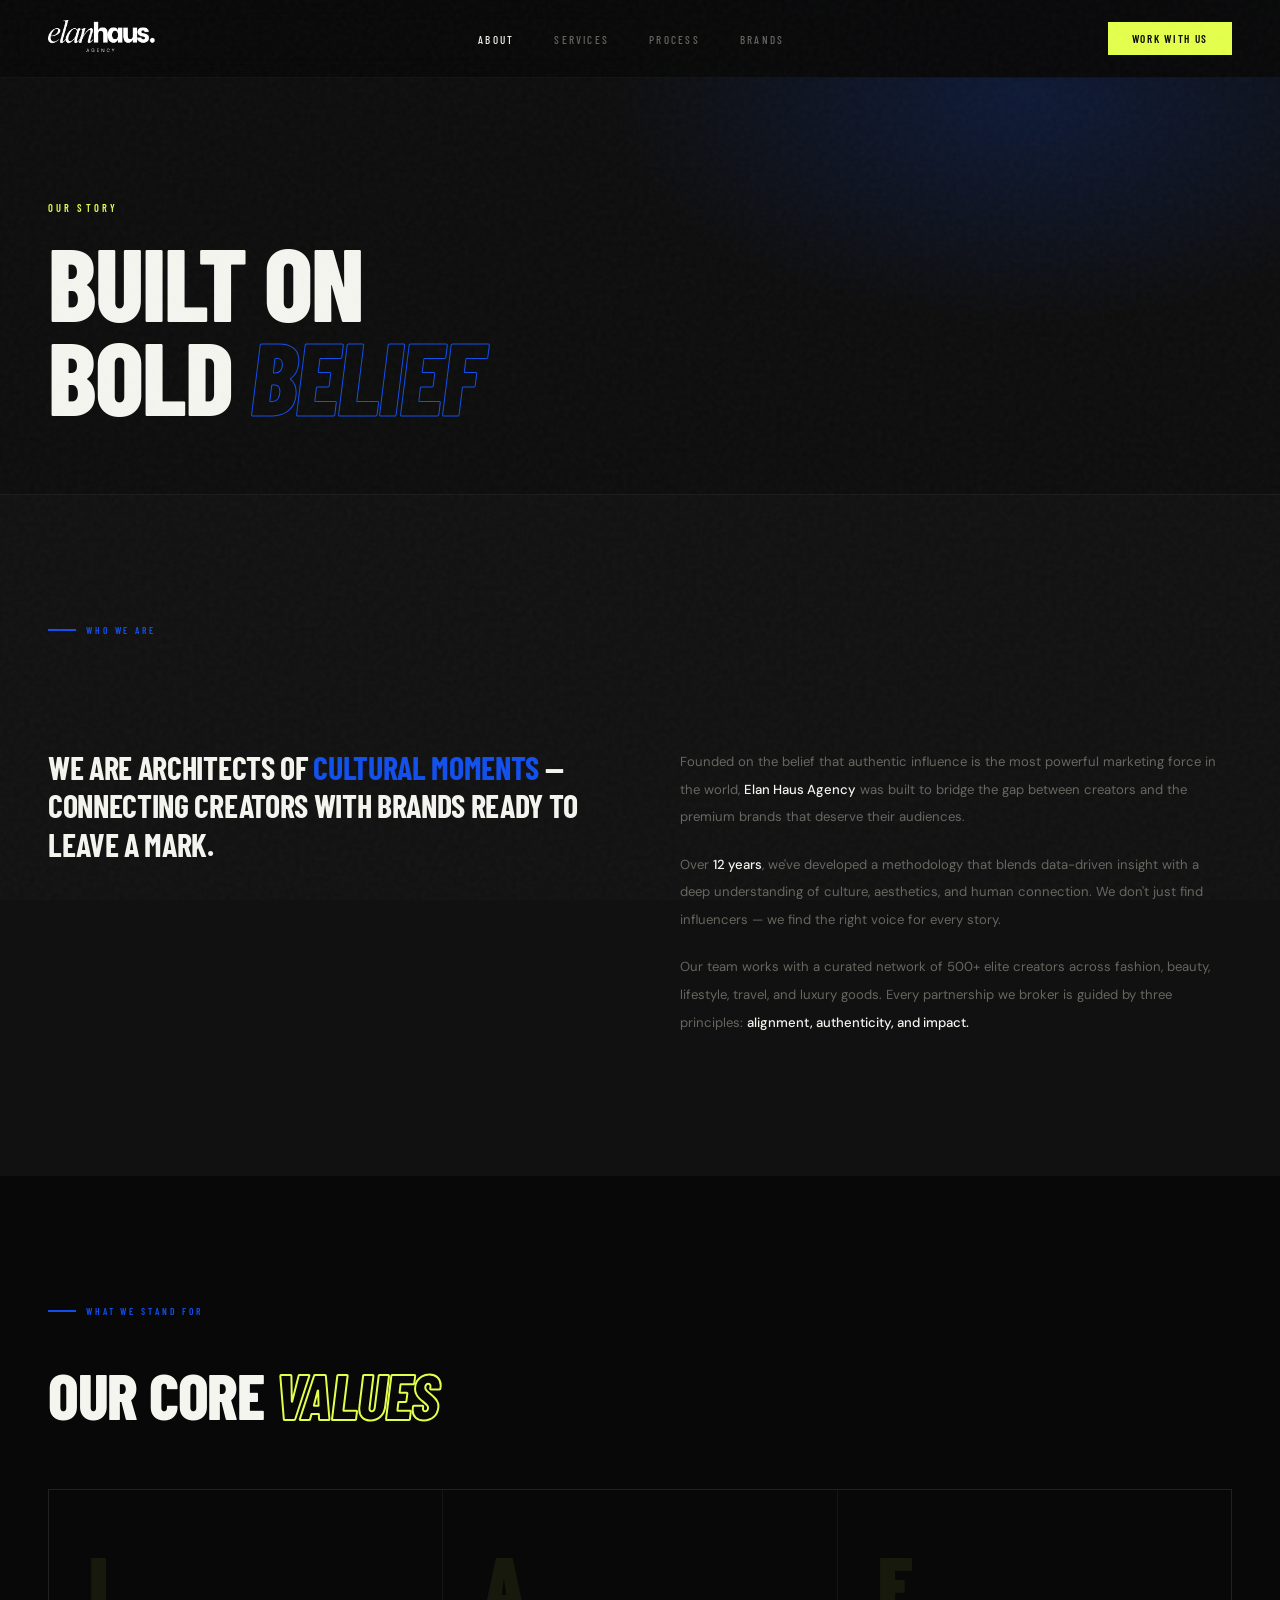
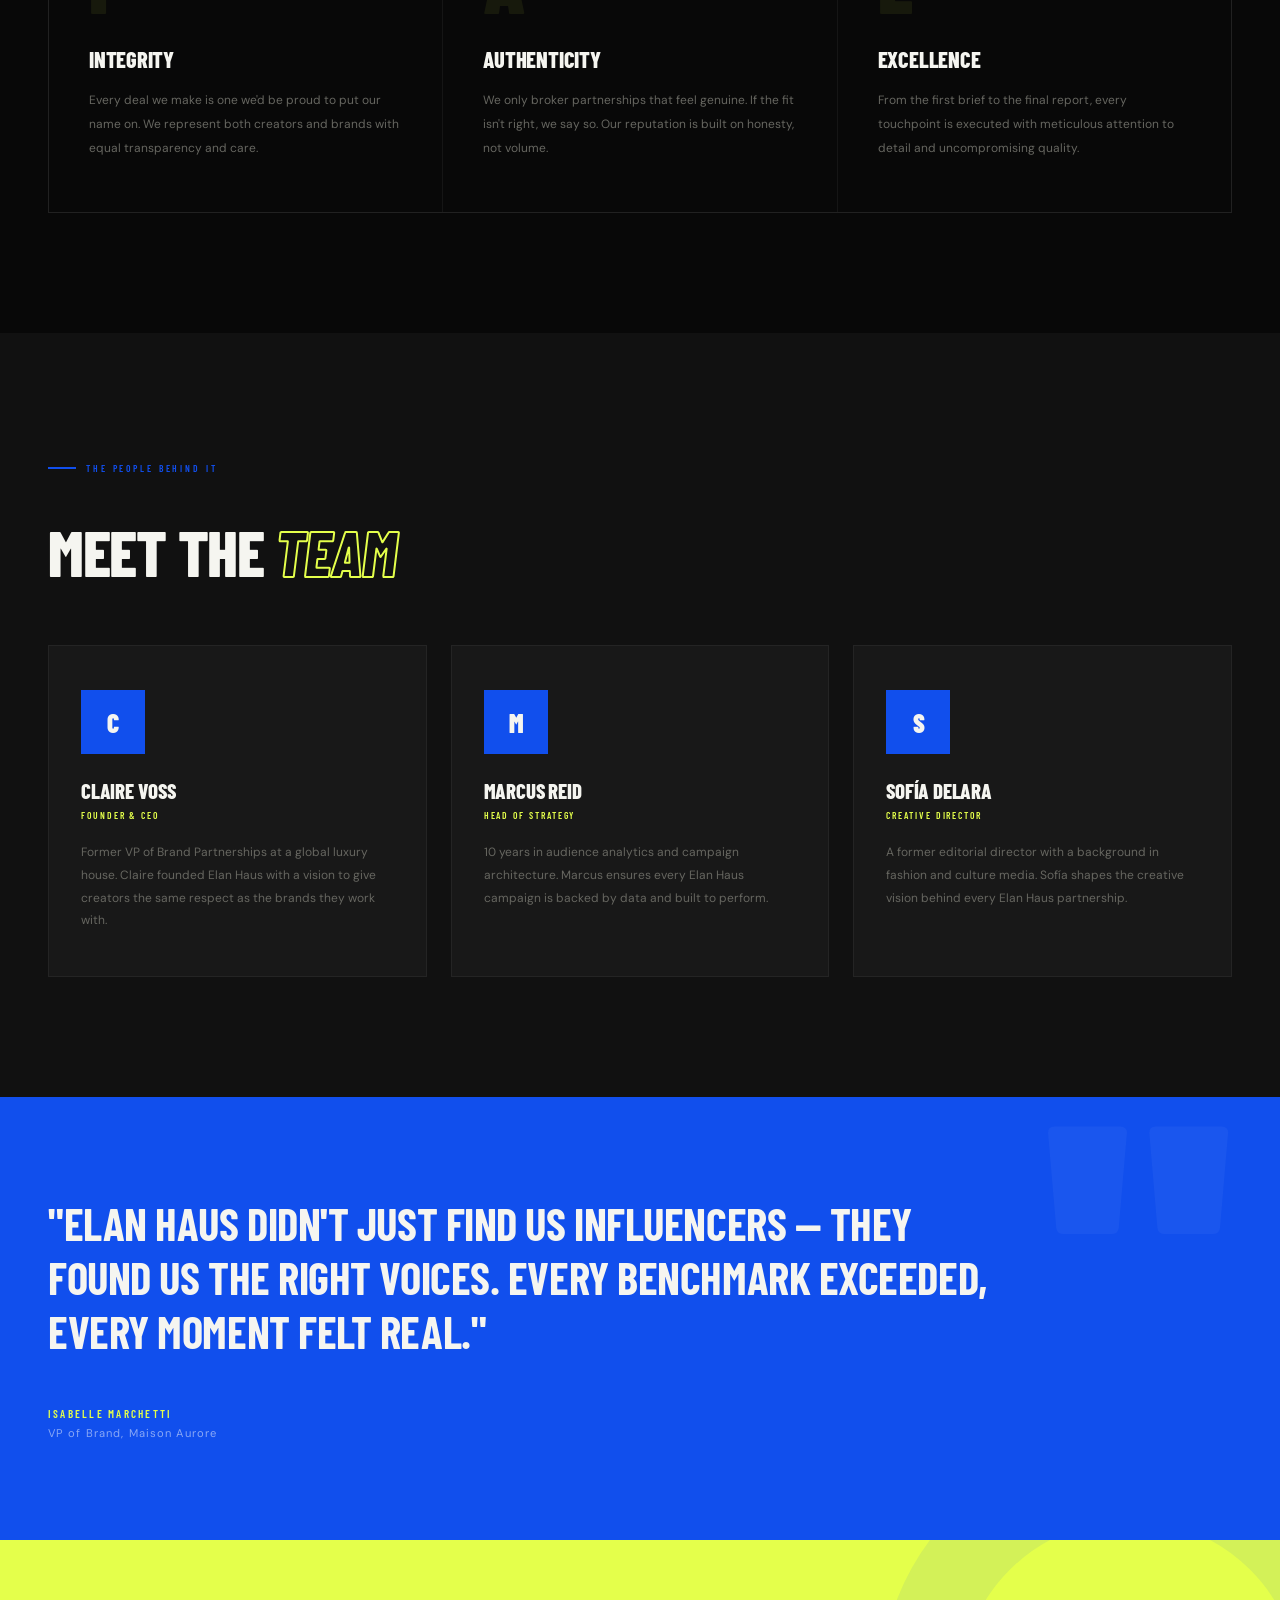
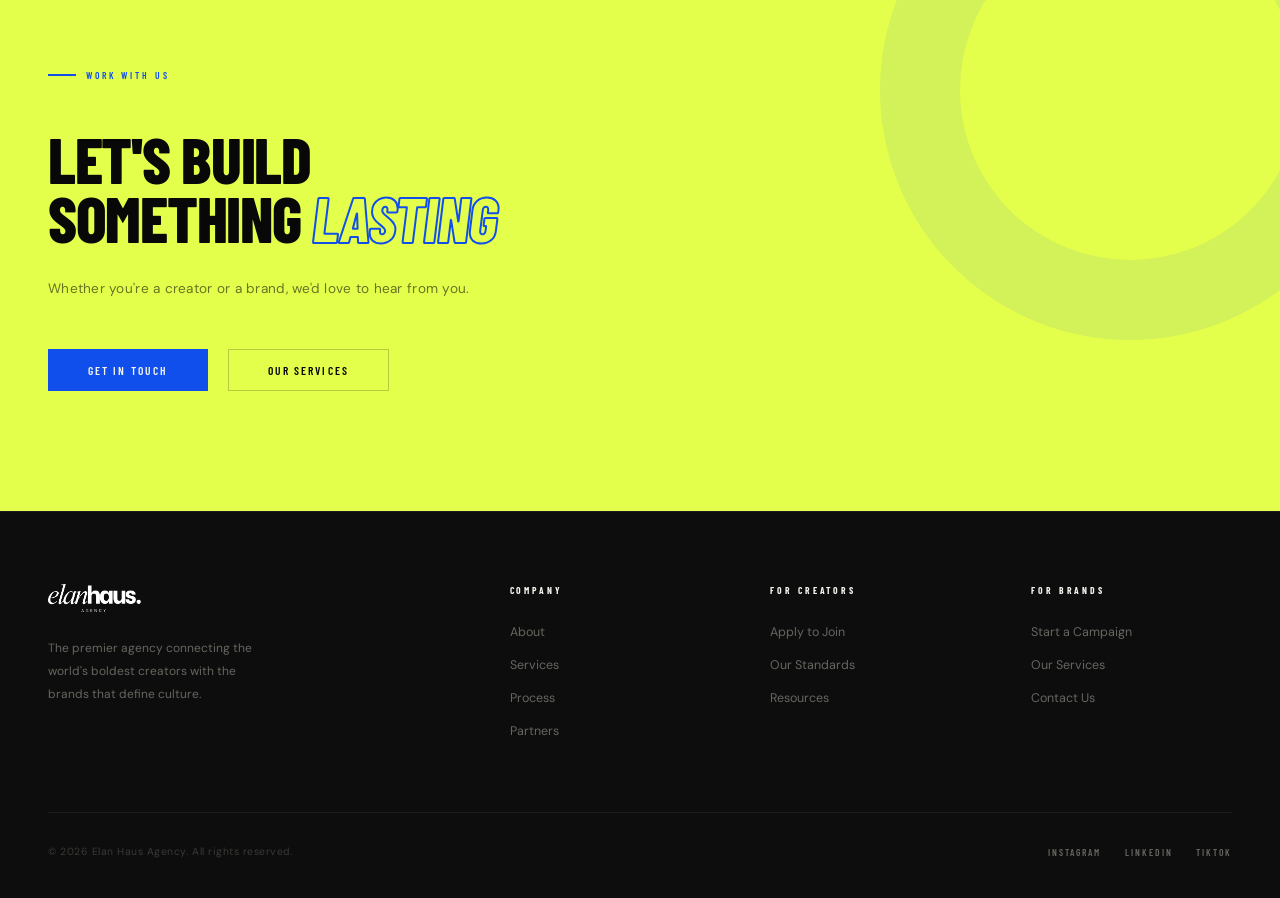
==== commit 6b826022: "Revert "white background" This reverts commit 770c2515f591614c1c63c2a1b5c007ac0b084321." ====
--- a/about.html
+++ b/about.html
@@ -11,140 +11,140 @@
     />
     <link rel="stylesheet" href="src/index.css" />
     <style>
-      .story {
-        background: var(--white);
-      }
-      .story-grid {
+      /* ── ABOUT PAGE ── */
+      .about-story {
+        background: var(--surface);
+      }
+      .about-story-grid {
         display: grid;
         grid-template-columns: 1fr 1fr;
         gap: 80px;
-        margin-top: 56px;
-      }
-      .story-lead {
-        font-family: var(--sans);
-        font-size: clamp(1.8rem, 2.8vw, 2.6rem);
-        font-weight: 800;
+        align-items: start;
+        margin-top: 64px;
+      }
+      .about-lead {
+        font-family: var(--sans);
+        font-size: clamp(1.6rem, 2.5vw, 2.4rem);
+        font-weight: 700;
         text-transform: uppercase;
-        letter-spacing: -0.015em;
-        line-height: 1.15;
-      }
-      .story-lead em {
-        font-style: italic;
+        letter-spacing: -0.01em;
+        line-height: 1.2;
+        color: var(--white);
+      }
+      .about-lead span {
         color: var(--blue);
       }
-      .story-body p {
-        font-size: 0.84rem;
+      .about-body p {
+        font-size: 0.82rem;
         line-height: 2.1;
         color: var(--muted);
         margin-bottom: 20px;
       }
-      .story-body p strong {
-        color: var(--ink);
+      .about-body p strong {
+        color: var(--white);
         font-weight: 500;
       }
 
+      /* VALUES */
       .values {
-        background: var(--off);
-        border-top: 1.5px solid var(--border);
-        border-bottom: 1.5px solid var(--border);
+        background: var(--black);
       }
       .values-grid {
         display: grid;
         grid-template-columns: repeat(3, 1fr);
-        border: 1.5px solid var(--ink);
-        margin-top: 48px;
-      }
-      .val {
-        padding: 48px 36px;
-        border-right: 1.5px solid var(--ink);
+        gap: 1px;
+        background: rgba(255, 255, 255, 0.05);
+        border: 1px solid rgba(255, 255, 255, 0.05);
+        margin-top: 64px;
+      }
+      .value-card {
+        background: var(--black);
+        padding: 52px 40px;
         position: relative;
-        overflow: hidden;
-        background: var(--off);
         transition: background 0.3s;
       }
-      .val:last-child {
-        border-right: none;
-      }
-      .val::after {
+      .value-card::before {
         content: "";
         position: absolute;
-        bottom: 0;
+        top: 0;
         left: 0;
         right: 0;
-        height: 4px;
+        height: 3px;
         background: var(--yellow);
         transform: scaleX(0);
         transform-origin: left;
         transition: transform 0.35s;
       }
-      .val:hover {
-        background: var(--white);
-      }
-      .val:hover::after {
+      .value-card:hover {
+        background: var(--surface);
+      }
+      .value-card:hover::before {
         transform: scaleX(1);
       }
-      .val-letter {
+      .value-letter {
         font-family: var(--sans);
         font-size: 5rem;
         font-weight: 900;
-        color: var(--border);
+        color: rgba(228, 255, 75, 0.07);
         line-height: 1;
-        letter-spacing: -0.05em;
-        margin-bottom: 20px;
+        margin-bottom: 24px;
         transition: color 0.3s;
-      }
-      .val:hover .val-letter {
-        color: var(--blue);
-      }
-      .val-name {
+        letter-spacing: -0.04em;
+      }
+      .value-card:hover .value-letter {
+        color: rgba(228, 255, 75, 0.18);
+      }
+      .value-name {
         font-family: var(--sans);
         font-size: 1.4rem;
         font-weight: 800;
         text-transform: uppercase;
         letter-spacing: -0.01em;
-        margin-bottom: 14px;
-      }
-      .val-desc {
-        font-size: 0.76rem;
+        margin-bottom: 16px;
+      }
+      .value-desc {
+        font-size: 0.75rem;
         line-height: 2;
         color: var(--muted);
       }
 
+      /* TEAM */
       .team {
-        background: var(--white);
+        background: var(--surface);
       }
       .team-grid {
         display: grid;
         grid-template-columns: repeat(3, 1fr);
-        gap: 20px;
-        margin-top: 48px;
+        gap: 24px;
+        margin-top: 64px;
       }
       .team-card {
-        border: 1.5px solid var(--border);
-        padding: 40px 32px;
-        background: var(--white);
+        background: var(--surface2);
+        border: 1px solid rgba(255, 255, 255, 0.05);
+        padding: 44px 32px;
         transition:
-          border-color 0.25s,
-          transform 0.25s;
+          border-color 0.3s,
+          transform 0.3s;
       }
       .team-card:hover {
         border-color: var(--blue);
         transform: translateY(-4px);
       }
       .team-avatar {
-        width: 56px;
-        height: 56px;
+        width: 64px;
+        height: 64px;
         background: var(--blue);
         display: flex;
         align-items: center;
         justify-content: center;
-        margin-bottom: 20px;
+        margin-bottom: 24px;
       }
       .team-init {
         font-family: var(--sans);
-        font-size: 1.5rem;
+        font-size: 1.6rem;
         font-weight: 900;
         color: var(--white);
+        letter-spacing: -0.02em;
       }
       .team-name {
         font-family: var(--sans);
@@ -152,42 +152,35 @@
         font-weight: 800;
         text-transform: uppercase;
         letter-spacing: -0.01em;
-        margin-bottom: 4px;
-      }
-      .team-role {
-        font-family: var(--sans);
-        font-size: 0.58rem;
-        font-weight: 700;
-        letter-spacing: 0.22em;
+        margin-bottom: 6px;
+      }
+      .team-title {
+        font-family: var(--sans);
+        font-size: 0.6rem;
+        font-weight: 600;
+        letter-spacing: 0.2em;
         text-transform: uppercase;
-        color: var(--blue);
-        margin-bottom: 18px;
+        color: var(--yellow);
+        margin-bottom: 20px;
       }
       .team-bio {
-        font-size: 0.76rem;
+        font-size: 0.75rem;
         line-height: 1.9;
         color: var(--muted);
       }
 
       @media (max-width: 768px) {
-        .story-grid {
+        .about-story-grid {
           grid-template-columns: 1fr;
-          gap: 36px;
-          margin-top: 36px;
+          gap: 40px;
+          margin-top: 40px;
         }
         .values-grid {
           grid-template-columns: 1fr;
         }
-        .val {
-          border-right: none;
-          border-bottom: 1.5px solid var(--ink);
-        }
-        .val:last-child {
-          border-bottom: none;
-        }
         .team-grid {
           grid-template-columns: 1fr;
-          gap: 14px;
+          gap: 16px;
         }
       }
     </style>
@@ -195,6 +188,7 @@
   <body>
     <div class="cursor" id="cursor"></div>
     <div class="cursor-ring" id="cursorRing"></div>
+
     <nav>
       <a href="index.html" class="nav-logo"
         ><img
@@ -229,14 +223,14 @@
       </div>
     </div>
 
-    <section class="story">
+    <section class="about-story">
       <div class="section-tag reveal">Who We Are</div>
-      <div class="story-grid">
-        <div class="story-lead reveal">
-          We are architects of <em>cultural moments</em> — connecting creators
-          with brands ready to leave a mark.
-        </div>
-        <div class="story-body reveal reveal-delay-1">
+      <div class="about-story-grid">
+        <div class="about-lead reveal">
+          We are architects of <span>cultural moments</span> — connecting
+          creators with brands ready to leave a mark.
+        </div>
+        <div class="about-body reveal reveal-delay-1">
           <p>
             Founded on the belief that authentic influence is the most powerful
             marketing force in the world, <strong>Elan Haus Agency</strong> was
@@ -246,7 +240,8 @@
           <p>
             Over <strong>12 years</strong>, we've developed a methodology that
             blends data-driven insight with a deep understanding of culture,
-            aesthetics, and human connection.
+            aesthetics, and human connection. We don't just find influencers —
+            we find the right voice for every story.
           </p>
           <p>
             Our team works with a curated network of 500+ elite creators across
@@ -264,26 +259,26 @@
         Our Core <em>Values</em>
       </h2>
       <div class="values-grid">
-        <div class="val reveal">
-          <div class="val-letter">I</div>
-          <div class="val-name">Integrity</div>
-          <p class="val-desc">
+        <div class="value-card reveal">
+          <div class="value-letter">I</div>
+          <div class="value-name">Integrity</div>
+          <p class="value-desc">
             Every deal we make is one we'd be proud to put our name on. We
             represent both creators and brands with equal transparency and care.
           </p>
         </div>
-        <div class="val reveal reveal-delay-1">
-          <div class="val-letter">A</div>
-          <div class="val-name">Authenticity</div>
-          <p class="val-desc">
+        <div class="value-card reveal reveal-delay-1">
+          <div class="value-letter">A</div>
+          <div class="value-name">Authenticity</div>
+          <p class="value-desc">
             We only broker partnerships that feel genuine. If the fit isn't
             right, we say so. Our reputation is built on honesty, not volume.
           </p>
         </div>
-        <div class="val reveal reveal-delay-2">
-          <div class="val-letter">E</div>
-          <div class="val-name">Excellence</div>
-          <p class="val-desc">
+        <div class="value-card reveal reveal-delay-2">
+          <div class="value-letter">E</div>
+          <div class="value-name">Excellence</div>
+          <p class="value-desc">
             From the first brief to the final report, every touchpoint is
             executed with meticulous attention to detail and uncompromising
             quality.
@@ -301,7 +296,7 @@
         <div class="team-card reveal">
           <div class="team-avatar"><div class="team-init">C</div></div>
           <div class="team-name">Claire Voss</div>
-          <div class="team-role">Founder & CEO</div>
+          <div class="team-title">Founder & CEO</div>
           <p class="team-bio">
             Former VP of Brand Partnerships at a global luxury house. Claire
             founded Elan Haus with a vision to give creators the same respect as
@@ -311,7 +306,7 @@
         <div class="team-card reveal reveal-delay-1">
           <div class="team-avatar"><div class="team-init">M</div></div>
           <div class="team-name">Marcus Reid</div>
-          <div class="team-role">Head of Strategy</div>
+          <div class="team-title">Head of Strategy</div>
           <p class="team-bio">
             10 years in audience analytics and campaign architecture. Marcus
             ensures every Elan Haus campaign is backed by data and built to
@@ -321,7 +316,7 @@
         <div class="team-card reveal reveal-delay-2">
           <div class="team-avatar"><div class="team-init">S</div></div>
           <div class="team-name">Sofía Delara</div>
-          <div class="team-role">Creative Director</div>
+          <div class="team-title">Creative Director</div>
           <p class="team-bio">
             A former editorial director with a background in fashion and culture
             media. Sofía shapes the creative vision behind every Elan Haus
@@ -349,10 +344,15 @@
         Whether you're a creator or a brand, we'd love to hear from you.
       </p>
       <div class="cta-actions reveal reveal-delay-3">
-        <a href="mailto:hello@elanhausagency.com" class="btn-yellow"
+        <a href="mailto:hello@elanhausagency.com" class="btn-primary"
           >Get In Touch</a
         >
-        <a href="services.html" class="btn-outline-white">Our Services</a>
+        <a
+          href="services.html"
+          class="btn-outline"
+          style="border-color: rgba(0, 0, 0, 0.2); color: var(--black)"
+          >Our Services</a
+        >
       </div>
     </section>
 
--- a/src/index.css
+++ b/src/index.css
@@ -1,34 +1,25 @@
-/* ── ELAN HAUS AGENCY — Global Stylesheet (Light) ── */
-
-*,
-*::before,
-*::after {
-  margin: 0;
-  padding: 0;
-  box-sizing: border-box;
-}
+/* ── ELAN HAUS AGENCY — Global Stylesheet ── */
+
+*, *::before, *::after { margin: 0; padding: 0; box-sizing: border-box; }
 
 :root {
-  --blue: #114fed;
-  --blue-dark: #0d3fc7;
-  --yellow: #e4ff4b;
-  --white: #ffffff;
-  --off: #f7f7f5;
-  --light: #f0f0ec;
-  --ink: #0a0a0a;
-  --muted: #888884;
-  --border: #e8e8e4;
-  --sans: "Barlow Condensed", sans-serif;
-  --body: "DM Sans", sans-serif;
-}
-
-html {
-  scroll-behavior: smooth;
-}
+  --blue:    #114fed;
+  --yellow:  #e4ff4b;
+  --black:   #080808;
+  --dark:    #0d0d0d;
+  --surface: #111111;
+  --surface2:#181818;
+  --white:   #f5f5f0;
+  --muted:   #666660;
+  --sans:    'Barlow Condensed', sans-serif;
+  --body:    'DM Sans', sans-serif;
+}
+
+html { scroll-behavior: smooth; }
 
 body {
-  background: var(--white);
-  color: var(--ink);
+  background: var(--black);
+  color: var(--white);
   font-family: var(--body);
   font-weight: 400;
   overflow-x: hidden;
@@ -37,54 +28,54 @@
 /* ── CUSTOM CURSOR ── */
 .cursor {
   position: fixed;
-  width: 10px;
-  height: 10px;
-  background: var(--blue);
+  width: 10px; height: 10px;
+  background: var(--yellow);
   border-radius: 50%;
   pointer-events: none;
   z-index: 9999;
   transform: translate(-50%, -50%);
-  transition:
-    width 0.15s,
-    height 0.15s,
-    background 0.2s;
+  transition: width 0.15s, height 0.15s;
   opacity: 0;
 }
 .cursor-ring {
   position: fixed;
-  width: 36px;
-  height: 36px;
+  width: 38px; height: 38px;
   border: 1.5px solid var(--blue);
   border-radius: 50%;
   pointer-events: none;
   z-index: 9998;
   transform: translate(-50%, -50%);
-  transition:
-    width 0.25s,
-    height 0.25s,
-    opacity 0.25s,
-    border-color 0.2s;
+  transition: width 0.25s, height 0.25s, opacity 0.25s, border-color 0.25s;
   opacity: 0;
+}
+
+/* ── NOISE GRAIN ── */
+body::after {
+  content: '';
+  position: fixed;
+  inset: 0;
+  background-image: url("data:image/svg+xml,%3Csvg viewBox='0 0 200 200' xmlns='http://www.w3.org/2000/svg'%3E%3Cfilter id='n'%3E%3CfeTurbulence type='fractalNoise' baseFrequency='0.85' numOctaves='4' stitchTiles='stitch'/%3E%3C/filter%3E%3Crect width='100%25' height='100%25' filter='url(%23n)' opacity='0.035'/%3E%3C/svg%3E");
+  pointer-events: none;
+  z-index: 9000;
 }
 
 /* ── NAV ── */
 nav {
   position: fixed;
-  top: 0;
-  left: 0;
-  right: 0;
+  top: 0; left: 0; right: 0;
   z-index: 800;
   display: flex;
   align-items: center;
   justify-content: space-between;
-  padding: 0 48px;
-  height: 68px;
-  background: var(--white);
-  border-bottom: 1.5px solid var(--ink);
+  padding: 20px 48px;
+  background: rgba(8,8,8,0.92);
+  backdrop-filter: blur(12px);
+  border-bottom: 1px solid rgba(255,255,255,0.04);
 }
 .nav-logo img {
-  height: 30px;
+  height: 32px;
   width: auto;
+  filter: invert(1) brightness(2);
 }
 .nav-links {
   display: flex;
@@ -93,33 +84,29 @@
 }
 .nav-links a {
   font-family: var(--sans);
-  font-size: 0.72rem;
-  font-weight: 600;
-  letter-spacing: 0.18em;
+  font-size: 0.7rem;
+  font-weight: 500;
+  letter-spacing: 0.2em;
   text-transform: uppercase;
   color: var(--muted);
   text-decoration: none;
   transition: color 0.2s;
 }
 .nav-links a:hover,
-.nav-links a.active {
-  color: var(--ink);
-}
+.nav-links a.active { color: var(--white); }
 .nav-cta {
   font-family: var(--sans);
-  font-size: 0.72rem;
-  font-weight: 700;
-  letter-spacing: 0.14em;
-  text-transform: uppercase;
-  color: var(--white);
-  background: var(--blue);
-  padding: 10px 26px;
-  text-decoration: none;
-  transition: background 0.2s;
-}
-.nav-cta:hover {
-  background: var(--blue-dark);
-}
+  font-size: 0.7rem;
+  font-weight: 600;
+  letter-spacing: 0.15em;
+  text-transform: uppercase;
+  color: var(--black);
+  background: var(--yellow);
+  padding: 10px 24px;
+  text-decoration: none;
+  transition: background 0.2s, transform 0.2s;
+}
+.nav-cta:hover { background: #f0ff70; transform: translateY(-1px); }
 
 .nav-hamburger {
   display: none;
@@ -132,124 +119,95 @@
 }
 .nav-hamburger span {
   display: block;
-  width: 22px;
-  height: 2px;
-  background: var(--ink);
-  transition:
-    transform 0.3s,
-    opacity 0.3s;
-}
-.nav-hamburger.open span:nth-child(1) {
-  transform: translateY(7px) rotate(45deg);
-}
-.nav-hamburger.open span:nth-child(2) {
-  opacity: 0;
-}
-.nav-hamburger.open span:nth-child(3) {
-  transform: translateY(-7px) rotate(-45deg);
-}
+  width: 22px; height: 1.5px;
+  background: var(--white);
+  transition: transform 0.3s, opacity 0.3s;
+}
+.nav-hamburger.open span:nth-child(1) { transform: translateY(6.5px) rotate(45deg); }
+.nav-hamburger.open span:nth-child(2) { opacity: 0; }
+.nav-hamburger.open span:nth-child(3) { transform: translateY(-6.5px) rotate(-45deg); }
 
 /* ── MOBILE MENU ── */
 .mobile-menu {
   display: none;
   position: fixed;
   inset: 0;
-  background: var(--yellow);
+  background: var(--blue);
   z-index: 700;
   flex-direction: column;
   align-items: flex-start;
   justify-content: center;
   padding: 0 40px;
-  gap: 4px;
-}
-.mobile-menu.open {
-  display: flex;
-}
+  gap: 8px;
+}
+.mobile-menu.open { display: flex; }
 .mobile-menu a {
   font-family: var(--sans);
-  font-size: clamp(3rem, 11vw, 5.5rem);
-  font-weight: 900;
+  font-size: clamp(2.8rem, 10vw, 5rem);
+  font-weight: 700;
   letter-spacing: -0.02em;
   text-transform: uppercase;
-  color: var(--ink);
+  color: var(--white);
   text-decoration: none;
   line-height: 1.1;
   transition: color 0.2s;
 }
-.mobile-menu a:hover {
-  color: var(--blue);
-}
+.mobile-menu a:hover { color: var(--yellow); }
 .mobile-menu .mobile-cta {
-  margin-top: 28px;
+  margin-top: 32px;
+  font-size: 0.75rem;
   font-family: var(--body);
-  font-size: 0.75rem;
   letter-spacing: 0.15em;
-  color: var(--white);
-  background: var(--blue);
+  color: var(--black);
+  background: var(--yellow);
   padding: 14px 32px;
   text-transform: uppercase;
-  font-weight: 500;
 }
 
 /* ── PAGE HERO (inner pages) ── */
 .page-hero {
-  min-height: 52vh;
+  min-height: 55vh;
   display: flex;
   align-items: flex-end;
-  padding: 130px 48px 64px;
-  background: var(--off);
-  border-bottom: 1.5px solid var(--border);
+  padding: 140px 48px 72px;
   position: relative;
   overflow: hidden;
-}
-.page-hero::after {
-  content: "";
+  background: var(--dark);
+  border-bottom: 1px solid rgba(255,255,255,0.06);
+}
+.page-hero::before {
+  content: '';
   position: absolute;
-  top: 0;
-  right: 0;
-  width: 40%;
-  height: 100%;
-  background: var(--blue);
-  clip-path: polygon(20% 0, 100% 0, 100% 100%, 0% 100%);
-  opacity: 0.04;
+  top: 0; left: 0; right: 0; bottom: 0;
+  background: radial-gradient(ellipse 50% 70% at 80% 20%, rgba(17,79,237,0.18) 0%, transparent 65%);
   pointer-events: none;
 }
 .page-hero-eyebrow {
   font-family: var(--sans);
   font-size: 0.65rem;
-  font-weight: 700;
+  font-weight: 600;
   letter-spacing: 0.3em;
   text-transform: uppercase;
-  color: var(--blue);
-  margin-bottom: 18px;
-  display: flex;
-  align-items: center;
-  gap: 10px;
-}
-.page-hero-eyebrow::before {
-  content: "";
-  width: 24px;
-  height: 2px;
-  background: var(--blue);
+  color: var(--yellow);
+  margin-bottom: 20px;
 }
 .page-hero-title {
   font-family: var(--sans);
   font-size: clamp(3.5rem, 8vw, 8rem);
-  font-weight: 900;
-  line-height: 0.9;
-  letter-spacing: -0.03em;
-  text-transform: uppercase;
-  color: var(--ink);
+  font-weight: 800;
+  line-height: 0.92;
+  letter-spacing: -0.02em;
+  text-transform: uppercase;
 }
 .page-hero-title em {
   font-style: italic;
   color: var(--blue);
-}
-
-/* ── SHARED SECTIONS ── */
-section {
-  padding: 112px 48px;
-}
+  -webkit-text-stroke: 1px var(--blue);
+  color: transparent;
+}
+
+/* ── SHARED SECTION ── */
+section { padding: 120px 48px; }
 
 .section-tag {
   display: inline-flex;
@@ -257,139 +215,98 @@
   gap: 10px;
   font-family: var(--sans);
   font-size: 0.6rem;
-  font-weight: 700;
+  font-weight: 600;
   letter-spacing: 0.3em;
   text-transform: uppercase;
   color: var(--blue);
-  margin-bottom: 40px;
+  margin-bottom: 48px;
 }
 .section-tag::before {
-  content: "";
-  width: 24px;
-  height: 2px;
+  content: '';
+  width: 28px; height: 2px;
   background: var(--blue);
 }
-
 .section-title {
   font-family: var(--sans);
   font-size: clamp(2.4rem, 5vw, 5.5rem);
-  font-weight: 900;
-  line-height: 0.92;
-  letter-spacing: -0.025em;
-  text-transform: uppercase;
-  color: var(--ink);
+  font-weight: 800;
+  line-height: 0.93;
+  letter-spacing: -0.02em;
+  text-transform: uppercase;
 }
 .section-title em {
   font-style: italic;
-  color: var(--blue);
+  -webkit-text-stroke: 2px var(--yellow);
+  color: transparent;
 }
 
 /* ── BUTTONS ── */
 .btn-primary {
   display: inline-block;
-  padding: 14px 36px;
+  padding: 14px 40px;
   background: var(--blue);
   color: var(--white);
   font-family: var(--sans);
   font-size: 0.72rem;
-  font-weight: 700;
-  letter-spacing: 0.16em;
-  text-transform: uppercase;
-  text-decoration: none;
-  transition:
-    background 0.2s,
-    transform 0.15s;
-}
-.btn-primary:hover {
-  background: var(--blue-dark);
-  transform: translateY(-2px);
-}
-
+  font-weight: 600;
+  letter-spacing: 0.18em;
+  text-transform: uppercase;
+  text-decoration: none;
+  transition: background 0.2s, transform 0.2s;
+  position: relative;
+}
+.btn-primary:hover { background: #1a5fff; transform: translateY(-2px); }
 .btn-yellow {
   display: inline-block;
-  padding: 14px 36px;
+  padding: 14px 40px;
   background: var(--yellow);
-  color: var(--ink);
+  color: var(--black);
   font-family: var(--sans);
   font-size: 0.72rem;
   font-weight: 700;
-  letter-spacing: 0.16em;
-  text-transform: uppercase;
-  text-decoration: none;
-  transition:
-    filter 0.2s,
-    transform 0.15s;
-}
-.btn-yellow:hover {
-  filter: brightness(1.06);
-  transform: translateY(-2px);
-}
-
-.btn-outline-dark {
+  letter-spacing: 0.18em;
+  text-transform: uppercase;
+  text-decoration: none;
+  transition: background 0.2s, transform 0.2s;
+}
+.btn-yellow:hover { background: #f0ff70; transform: translateY(-2px); }
+.btn-outline {
   display: inline-block;
-  padding: 13px 35px;
-  border: 2px solid var(--ink);
-  color: var(--ink);
+  padding: 13px 39px;
+  border: 1.5px solid rgba(255,255,255,0.2);
+  color: var(--white);
   font-family: var(--sans);
   font-size: 0.72rem;
-  font-weight: 700;
-  letter-spacing: 0.16em;
-  text-transform: uppercase;
-  text-decoration: none;
-  transition:
-    background 0.2s,
-    color 0.2s;
-}
-.btn-outline-dark:hover {
-  background: var(--ink);
-  color: var(--white);
-}
-
-.btn-outline-white {
-  display: inline-block;
-  padding: 13px 35px;
-  border: 2px solid var(--white);
-  color: var(--white);
-  font-family: var(--sans);
-  font-size: 0.72rem;
-  font-weight: 700;
-  letter-spacing: 0.16em;
-  text-transform: uppercase;
-  text-decoration: none;
-  transition:
-    background 0.2s,
-    color 0.2s;
-}
-.btn-outline-white:hover {
-  background: var(--white);
-  color: var(--blue);
-}
+  font-weight: 600;
+  letter-spacing: 0.18em;
+  text-transform: uppercase;
+  text-decoration: none;
+  transition: border-color 0.2s, color 0.2s;
+}
+.btn-outline:hover { border-color: var(--white); }
 
 /* ── MARQUEE ── */
 .marquee-wrap {
   overflow: hidden;
-  background: var(--yellow);
-  padding: 14px 0;
-  border-top: 1.5px solid var(--ink);
-  border-bottom: 1.5px solid var(--ink);
+  background: var(--blue);
+  padding: 16px 0;
+  border-top: none;
+  border-bottom: none;
 }
 .marquee-track {
   display: flex;
-  animation: marquee 22s linear infinite;
+  gap: 0;
+  animation: marquee 20s linear infinite;
   width: max-content;
 }
-@keyframes marquee {
-  to {
-    transform: translateX(-50%);
-  }
-}
+@keyframes marquee { to { transform: translateX(-50%); } }
 .marquee-item {
   font-family: var(--sans);
   font-size: 0.75rem;
-  font-weight: 800;
-  letter-spacing: 0.22em;
-  text-transform: uppercase;
-  color: var(--ink);
+  font-weight: 700;
+  letter-spacing: 0.2em;
+  text-transform: uppercase;
+  color: rgba(255,255,255,0.7);
   white-space: nowrap;
   padding: 0 40px;
   display: flex;
@@ -397,8 +314,8 @@
   gap: 40px;
 }
 .marquee-item::after {
-  content: "★";
-  color: var(--blue);
+  content: '★';
+  color: var(--yellow);
   font-size: 0.5rem;
 }
 
@@ -412,23 +329,21 @@
 .testimonial::before {
   content: '"';
   position: absolute;
-  top: -80px;
-  right: 40px;
-  font-family: var(--sans);
-  font-size: 32rem;
+  top: -60px; right: 48px;
+  font-family: var(--sans);
+  font-size: 28rem;
   font-weight: 900;
-  color: rgba(255, 255, 255, 0.05);
+  color: rgba(255,255,255,0.04);
   line-height: 1;
   pointer-events: none;
 }
 .testimonial-text {
   font-family: var(--sans);
   font-size: clamp(1.8rem, 3.5vw, 3.5rem);
-  font-weight: 800;
-  text-transform: uppercase;
-  letter-spacing: -0.015em;
-  line-height: 1.15;
-  color: var(--white);
+  font-weight: 700;
+  line-height: 1.2;
+  letter-spacing: -0.01em;
+  text-transform: uppercase;
   max-width: 960px;
   margin-bottom: 48px;
   position: relative;
@@ -437,83 +352,69 @@
 .testimonial-attr {
   font-family: var(--sans);
   font-size: 0.7rem;
-  font-weight: 700;
-  letter-spacing: 0.22em;
+  font-weight: 600;
+  letter-spacing: 0.2em;
   text-transform: uppercase;
   color: var(--yellow);
 }
 .testimonial-brand {
-  font-size: 0.72rem;
-  color: rgba(255, 255, 255, 0.45);
+  font-size: 0.7rem;
+  letter-spacing: 0.1em;
+  color: rgba(255,255,255,0.5);
   margin-top: 6px;
-  letter-spacing: 0.05em;
 }
 
 /* ── CTA SECTION ── */
 .cta-section {
-  background: var(--ink);
-  padding: 112px 48px;
+  background: var(--yellow);
+  padding: 120px 48px;
   position: relative;
   overflow: hidden;
 }
 .cta-section::before {
-  content: "";
+  content: '';
   position: absolute;
-  bottom: -80px;
-  right: -80px;
-  width: 400px;
-  height: 400px;
-  background: var(--yellow);
+  top: -100px; right: -100px;
+  width: 500px; height: 500px;
+  border: 80px solid rgba(17,79,237,0.08);
   border-radius: 50%;
-  opacity: 0.07;
   pointer-events: none;
 }
-.cta-section .section-tag {
-  color: var(--yellow);
-}
-.cta-section .section-tag::before {
-  background: var(--yellow);
-}
-.cta-section .section-title {
-  color: var(--white);
-}
-.cta-section .section-title em {
-  color: var(--yellow);
-}
+.cta-section .section-tag { color: var(--blue); }
+.cta-section .section-tag::before { background: var(--blue); }
+.cta-section .section-title { color: var(--black); }
+.cta-section .section-title em { -webkit-text-stroke-color: var(--blue); }
 .cta-sub {
   font-size: 0.85rem;
   line-height: 1.9;
-  color: rgba(255, 255, 255, 0.45);
-  max-width: 480px;
+  color: rgba(0,0,0,0.55);
+  max-width: 500px;
   margin: 28px 0 48px;
-}
-.cta-actions {
-  display: flex;
-  align-items: center;
-  gap: 16px;
-  flex-wrap: wrap;
-}
+  letter-spacing: 0.02em;
+}
+.cta-actions { display: flex; align-items: center; gap: 20px; flex-wrap: wrap; }
 
 /* ── FOOTER ── */
 footer {
-  background: var(--white);
-  border-top: 1.5px solid var(--ink);
+  background: var(--dark);
+  border-top: 1px solid rgba(255,255,255,0.06);
   padding: 72px 48px 40px;
 }
 .footer-top {
   display: grid;
   grid-template-columns: 2fr 1fr 1fr 1fr;
   gap: 60px;
-  padding-bottom: 56px;
-  border-bottom: 1px solid var(--border);
+  padding-bottom: 60px;
+  border-bottom: 1px solid rgba(255,255,255,0.06);
 }
 .footer-logo img {
-  height: 26px;
+  height: 28px;
   width: auto;
+  filter: invert(1) brightness(2);
   margin-bottom: 20px;
 }
 .footer-tagline {
-  font-size: 0.78rem;
+  font-size: 0.75rem;
   line-height: 1.9;
   color: var(--muted);
   max-width: 220px;
@@ -522,152 +423,86 @@
   font-family: var(--sans);
   font-size: 0.6rem;
   font-weight: 700;
-  letter-spacing: 0.28em;
-  text-transform: uppercase;
-  color: var(--ink);
-  margin-bottom: 20px;
-}
-.footer-links {
-  list-style: none;
-}
-.footer-links li {
-  margin-bottom: 12px;
-}
+  letter-spacing: 0.3em;
+  text-transform: uppercase;
+  color: var(--white);
+  margin-bottom: 24px;
+}
+.footer-links { list-style: none; }
+.footer-links li { margin-bottom: 12px; }
 .footer-links a {
   font-size: 0.78rem;
   color: var(--muted);
   text-decoration: none;
   transition: color 0.2s;
 }
-.footer-links a:hover {
-  color: var(--blue);
-}
+.footer-links a:hover { color: var(--white); }
 .footer-bottom {
-  padding-top: 28px;
+  padding-top: 32px;
   display: flex;
   justify-content: space-between;
   align-items: center;
 }
 .footer-copy {
   font-size: 0.65rem;
+  color: rgba(102,102,96,0.5);
+  letter-spacing: 0.05em;
+}
+.footer-socials { display: flex; gap: 24px; }
+.footer-socials a {
+  font-family: var(--sans);
+  font-size: 0.6rem;
+  font-weight: 600;
+  letter-spacing: 0.2em;
+  text-transform: uppercase;
   color: var(--muted);
-  letter-spacing: 0.04em;
-}
-.footer-socials {
-  display: flex;
-  gap: 24px;
-}
-.footer-socials a {
-  font-family: var(--sans);
-  font-size: 0.6rem;
-  font-weight: 700;
-  letter-spacing: 0.2em;
-  text-transform: uppercase;
-  color: var(--muted);
   text-decoration: none;
   transition: color 0.2s;
 }
-.footer-socials a:hover {
-  color: var(--blue);
-}
+.footer-socials a:hover { color: var(--yellow); }
 
 /* ── SCROLL REVEAL ── */
 .reveal {
   opacity: 0;
-  transform: translateY(24px);
-  transition:
-    opacity 0.65s ease,
-    transform 0.65s ease;
-}
-.reveal.visible {
-  opacity: 1;
-  transform: translateY(0);
-}
-.reveal-delay-1 {
-  transition-delay: 0.08s;
-}
-.reveal-delay-2 {
-  transition-delay: 0.16s;
-}
-.reveal-delay-3 {
-  transition-delay: 0.24s;
-}
-.reveal-delay-4 {
-  transition-delay: 0.32s;
-}
-
+  transform: translateY(28px);
+  transition: opacity 0.7s ease, transform 0.7s ease;
+}
+.reveal.visible { opacity: 1; transform: translateY(0); }
+.reveal-delay-1 { transition-delay: 0.08s; }
+.reveal-delay-2 { transition-delay: 0.16s; }
+.reveal-delay-3 { transition-delay: 0.24s; }
+.reveal-delay-4 { transition-delay: 0.32s; }
+
+/* ── ANIMATIONS ── */
 @keyframes fadeUp {
-  from {
-    opacity: 0;
-    transform: translateY(32px);
-  }
-  to {
-    opacity: 1;
-    transform: translateY(0);
-  }
+  from { opacity: 0; transform: translateY(36px); }
+  to   { opacity: 1; transform: translateY(0); }
 }
 @keyframes fadeIn {
-  from {
-    opacity: 0;
-  }
-  to {
-    opacity: 1;
-  }
-}
-
-/* ══════════════════
-   MOBILE
-══════════════════ */
+  from { opacity: 0; }
+  to   { opacity: 1; }
+}
+
+/* ══════════════════════════
+   MOBILE RESPONSIVE
+══════════════════════════ */
 @media (max-width: 768px) {
-  nav {
-    padding: 0 20px;
-    height: 60px;
-  }
-  .nav-links,
-  .nav-cta {
-    display: none;
-  }
-  .nav-hamburger {
-    display: flex;
-  }
-
-  section {
-    padding: 72px 20px;
-  }
-  .page-hero {
-    padding: 100px 20px 52px;
-    min-height: 40vh;
-  }
-
-  .testimonial {
-    padding: 64px 20px;
-  }
-  .cta-section {
-    padding: 72px 20px;
-  }
-
-  footer {
-    padding: 56px 20px 32px;
-  }
-  .footer-top {
-    grid-template-columns: 1fr 1fr;
-    gap: 36px;
-  }
-  .footer-bottom {
-    flex-direction: column;
-    gap: 16px;
-    text-align: center;
-  }
-  .footer-socials {
-    justify-content: center;
-  }
+  nav { padding: 16px 24px; }
+  .nav-links, .nav-cta { display: none; }
+  .nav-hamburger { display: flex; }
+
+  section { padding: 72px 24px; }
+  .page-hero { padding: 110px 24px 56px; min-height: 44vh; }
+
+  .testimonial { padding: 72px 24px; }
+  .cta-section { padding: 72px 24px; }
+
+  footer { padding: 60px 24px 32px; }
+  .footer-top { grid-template-columns: 1fr 1fr; gap: 40px; }
+  .footer-bottom { flex-direction: column; gap: 16px; text-align: center; }
+  .footer-socials { justify-content: center; }
 }
 @media (max-width: 480px) {
-  .footer-top {
-    grid-template-columns: 1fr;
-  }
-  .cta-actions {
-    flex-direction: column;
-    align-items: flex-start;
-  }
-}
+  .footer-top { grid-template-columns: 1fr; }
+  .cta-actions { flex-direction: column; align-items: flex-start; }
+}
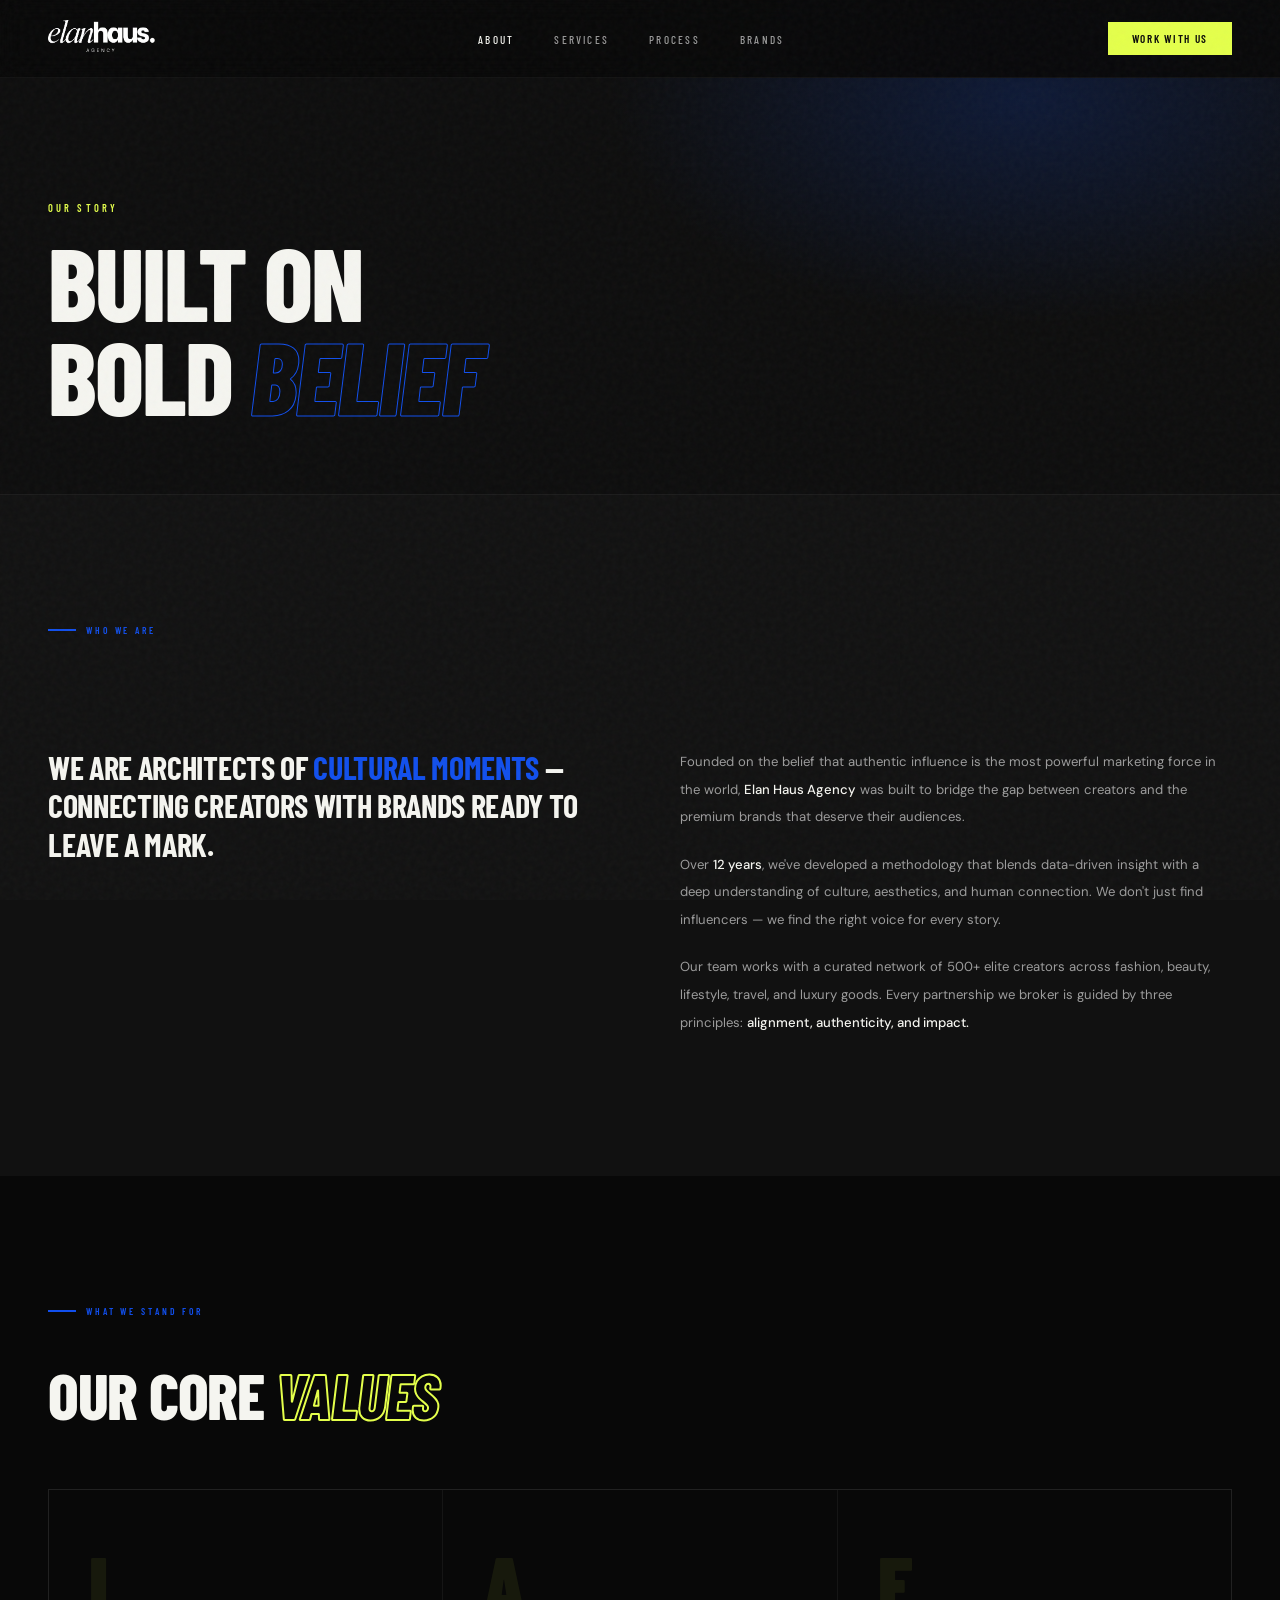
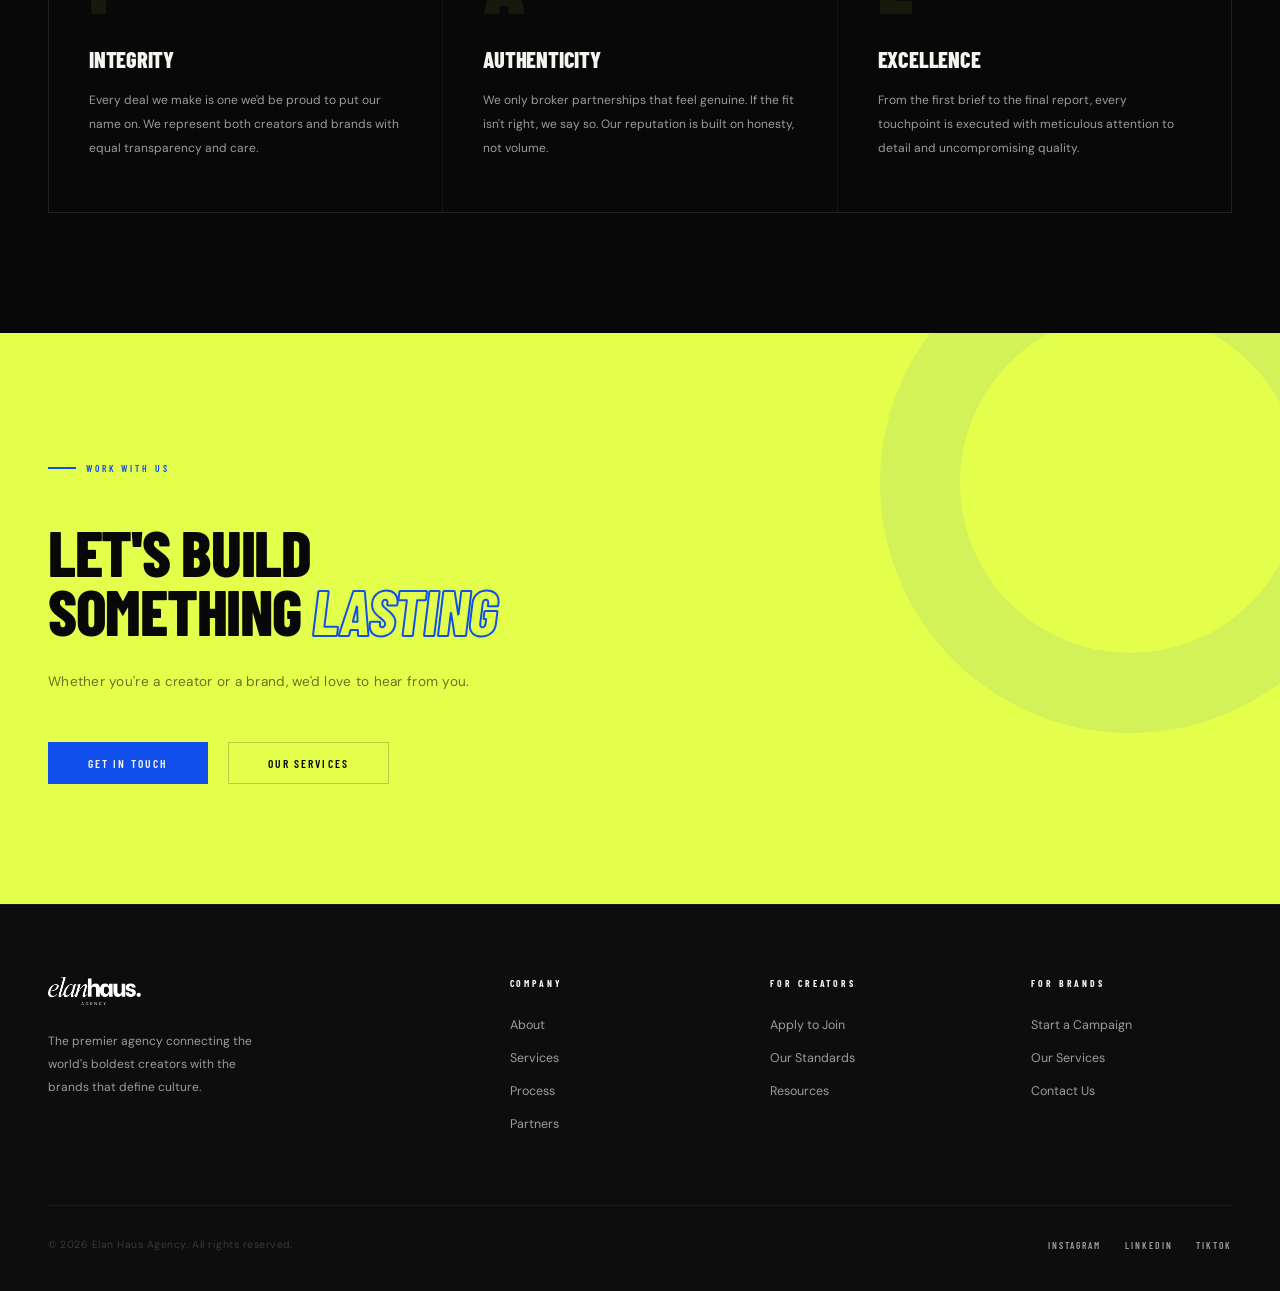
==== commit 815c7102: "dynamic footer" ====
--- a/about.html
+++ b/about.html
@@ -287,7 +287,7 @@
       </div>
     </section>
 
-    <section class="team">
+    <!-- <section class="team">
       <div class="section-tag reveal">The People Behind It</div>
       <h2 class="section-title reveal reveal-delay-1">
         Meet the <em>Team</em>
@@ -333,7 +333,7 @@
       </p>
       <div class="testimonial-attr">Isabelle Marchetti</div>
       <div class="testimonial-brand">VP of Brand, Maison Aurore</div>
-    </div>
+    </div> -->
 
     <section class="cta-section">
       <div class="section-tag reveal">Work With Us</div>
--- a/src/index.css
+++ b/src/index.css
@@ -1,21 +1,29 @@
 /* ── ELAN HAUS AGENCY — Global Stylesheet ── */
 
-*, *::before, *::after { margin: 0; padding: 0; box-sizing: border-box; }
+*,
+*::before,
+*::after {
+  margin: 0;
+  padding: 0;
+  box-sizing: border-box;
+}
 
 :root {
-  --blue:    #114fed;
-  --yellow:  #e4ff4b;
-  --black:   #080808;
-  --dark:    #0d0d0d;
+  --blue: #114fed;
+  --yellow: #e4ff4b;
+  --black: #080808;
+  --dark: #0d0d0d;
   --surface: #111111;
-  --surface2:#181818;
-  --white:   #f5f5f0;
-  --muted:   #666660;
-  --sans:    'Barlow Condensed', sans-serif;
-  --body:    'DM Sans', sans-serif;
-}
-
-html { scroll-behavior: smooth; }
+  --surface2: #181818;
+  --white: #f5f5f0;
+  --muted: #9c9c9c;
+  --sans: "Barlow Condensed", sans-serif;
+  --body: "DM Sans", sans-serif;
+}
+
+html {
+  scroll-behavior: smooth;
+}
 
 body {
   background: var(--black);
@@ -28,30 +36,38 @@
 /* ── CUSTOM CURSOR ── */
 .cursor {
   position: fixed;
-  width: 10px; height: 10px;
+  width: 10px;
+  height: 10px;
   background: var(--yellow);
   border-radius: 50%;
   pointer-events: none;
   z-index: 9999;
   transform: translate(-50%, -50%);
-  transition: width 0.15s, height 0.15s;
+  transition:
+    width 0.15s,
+    height 0.15s;
   opacity: 0;
 }
 .cursor-ring {
   position: fixed;
-  width: 38px; height: 38px;
+  width: 38px;
+  height: 38px;
   border: 1.5px solid var(--blue);
   border-radius: 50%;
   pointer-events: none;
   z-index: 9998;
   transform: translate(-50%, -50%);
-  transition: width 0.25s, height 0.25s, opacity 0.25s, border-color 0.25s;
+  transition:
+    width 0.25s,
+    height 0.25s,
+    opacity 0.25s,
+    border-color 0.25s;
   opacity: 0;
 }
 
 /* ── NOISE GRAIN ── */
 body::after {
-  content: '';
+  content: "";
   position: fixed;
   inset: 0;
   background-image: url("data:image/svg+xml,%3Csvg viewBox='0 0 200 200' xmlns='http://www.w3.org/2000/svg'%3E%3Cfilter id='n'%3E%3CfeTurbulence type='fractalNoise' baseFrequency='0.85' numOctaves='4' stitchTiles='stitch'/%3E%3C/filter%3E%3Crect width='100%25' height='100%25' filter='url(%23n)' opacity='0.035'/%3E%3C/svg%3E");
@@ -62,15 +78,17 @@
 /* ── NAV ── */
 nav {
   position: fixed;
-  top: 0; left: 0; right: 0;
+  top: 0;
+  left: 0;
+  right: 0;
   z-index: 800;
   display: flex;
   align-items: center;
   justify-content: space-between;
   padding: 20px 48px;
-  background: rgba(8,8,8,0.92);
+  background: rgba(8, 8, 8, 0.92);
   backdrop-filter: blur(12px);
-  border-bottom: 1px solid rgba(255,255,255,0.04);
+  border-bottom: 1px solid rgba(255, 255, 255, 0.04);
 }
 .nav-logo img {
   height: 32px;
@@ -93,7 +111,9 @@
   transition: color 0.2s;
 }
 .nav-links a:hover,
-.nav-links a.active { color: var(--white); }
+.nav-links a.active {
+  color: var(--white);
+}
 .nav-cta {
   font-family: var(--sans);
   font-size: 0.7rem;
@@ -104,9 +124,14 @@
   background: var(--yellow);
   padding: 10px 24px;
   text-decoration: none;
-  transition: background 0.2s, transform 0.2s;
-}
-.nav-cta:hover { background: #f0ff70; transform: translateY(-1px); }
+  transition:
+    background 0.2s,
+    transform 0.2s;
+}
+.nav-cta:hover {
+  background: #f0ff70;
+  transform: translateY(-1px);
+}
 
 .nav-hamburger {
   display: none;
@@ -114,18 +139,27 @@
   gap: 5px;
   background: none;
   border: none;
-  cursor: pointer;
+  /* cursor: pointer; */
   padding: 4px;
 }
 .nav-hamburger span {
   display: block;
-  width: 22px; height: 1.5px;
+  width: 22px;
+  height: 1.5px;
   background: var(--white);
-  transition: transform 0.3s, opacity 0.3s;
-}
-.nav-hamburger.open span:nth-child(1) { transform: translateY(6.5px) rotate(45deg); }
-.nav-hamburger.open span:nth-child(2) { opacity: 0; }
-.nav-hamburger.open span:nth-child(3) { transform: translateY(-6.5px) rotate(-45deg); }
+  transition:
+    transform 0.3s,
+    opacity 0.3s;
+}
+.nav-hamburger.open span:nth-child(1) {
+  transform: translateY(6.5px) rotate(45deg);
+}
+.nav-hamburger.open span:nth-child(2) {
+  opacity: 0;
+}
+.nav-hamburger.open span:nth-child(3) {
+  transform: translateY(-6.5px) rotate(-45deg);
+}
 
 /* ── MOBILE MENU ── */
 .mobile-menu {
@@ -140,7 +174,9 @@
   padding: 0 40px;
   gap: 8px;
 }
-.mobile-menu.open { display: flex; }
+.mobile-menu.open {
+  display: flex;
+}
 .mobile-menu a {
   font-family: var(--sans);
   font-size: clamp(2.8rem, 10vw, 5rem);
@@ -152,7 +188,9 @@
   line-height: 1.1;
   transition: color 0.2s;
 }
-.mobile-menu a:hover { color: var(--yellow); }
+.mobile-menu a:hover {
+  color: var(--yellow);
+}
 .mobile-menu .mobile-cta {
   margin-top: 32px;
   font-size: 0.75rem;
@@ -173,13 +211,20 @@
   position: relative;
   overflow: hidden;
   background: var(--dark);
-  border-bottom: 1px solid rgba(255,255,255,0.06);
+  border-bottom: 1px solid rgba(255, 255, 255, 0.06);
 }
 .page-hero::before {
-  content: '';
+  content: "";
   position: absolute;
-  top: 0; left: 0; right: 0; bottom: 0;
-  background: radial-gradient(ellipse 50% 70% at 80% 20%, rgba(17,79,237,0.18) 0%, transparent 65%);
+  top: 0;
+  left: 0;
+  right: 0;
+  bottom: 0;
+  background: radial-gradient(
+    ellipse 50% 70% at 80% 20%,
+    rgba(17, 79, 237, 0.18) 0%,
+    transparent 65%
+  );
   pointer-events: none;
 }
 .page-hero-eyebrow {
@@ -207,7 +252,9 @@
 }
 
 /* ── SHARED SECTION ── */
-section { padding: 120px 48px; }
+section {
+  padding: 120px 48px;
+}
 
 .section-tag {
   display: inline-flex;
@@ -222,8 +269,9 @@
   margin-bottom: 48px;
 }
 .section-tag::before {
-  content: '';
-  width: 28px; height: 2px;
+  content: "";
+  width: 28px;
+  height: 2px;
   background: var(--blue);
 }
 .section-title {
@@ -252,10 +300,15 @@
   letter-spacing: 0.18em;
   text-transform: uppercase;
   text-decoration: none;
-  transition: background 0.2s, transform 0.2s;
+  transition:
+    background 0.2s,
+    transform 0.2s;
   position: relative;
 }
-.btn-primary:hover { background: #1a5fff; transform: translateY(-2px); }
+.btn-primary:hover {
+  background: #1a5fff;
+  transform: translateY(-2px);
+}
 .btn-yellow {
   display: inline-block;
   padding: 14px 40px;
@@ -267,13 +320,18 @@
   letter-spacing: 0.18em;
   text-transform: uppercase;
   text-decoration: none;
-  transition: background 0.2s, transform 0.2s;
-}
-.btn-yellow:hover { background: #f0ff70; transform: translateY(-2px); }
+  transition:
+    background 0.2s,
+    transform 0.2s;
+}
+.btn-yellow:hover {
+  background: #f0ff70;
+  transform: translateY(-2px);
+}
 .btn-outline {
   display: inline-block;
   padding: 13px 39px;
-  border: 1.5px solid rgba(255,255,255,0.2);
+  border: 1.5px solid rgba(255, 255, 255, 0.2);
   color: var(--white);
   font-family: var(--sans);
   font-size: 0.72rem;
@@ -281,9 +339,13 @@
   letter-spacing: 0.18em;
   text-transform: uppercase;
   text-decoration: none;
-  transition: border-color 0.2s, color 0.2s;
-}
-.btn-outline:hover { border-color: var(--white); }
+  transition:
+    border-color 0.2s,
+    color 0.2s;
+}
+.btn-outline:hover {
+  border-color: var(--white);
+}
 
 /* ── MARQUEE ── */
 .marquee-wrap {
@@ -299,14 +361,18 @@
   animation: marquee 20s linear infinite;
   width: max-content;
 }
-@keyframes marquee { to { transform: translateX(-50%); } }
+@keyframes marquee {
+  to {
+    transform: translateX(-50%);
+  }
+}
 .marquee-item {
   font-family: var(--sans);
   font-size: 0.75rem;
   font-weight: 700;
   letter-spacing: 0.2em;
   text-transform: uppercase;
-  color: rgba(255,255,255,0.7);
+  color: rgba(255, 255, 255, 0.7);
   white-space: nowrap;
   padding: 0 40px;
   display: flex;
@@ -314,7 +380,7 @@
   gap: 40px;
 }
 .marquee-item::after {
-  content: '★';
+  content: "★";
   color: var(--yellow);
   font-size: 0.5rem;
 }
@@ -329,11 +395,12 @@
 .testimonial::before {
   content: '"';
   position: absolute;
-  top: -60px; right: 48px;
+  top: -60px;
+  right: 48px;
   font-family: var(--sans);
   font-size: 28rem;
   font-weight: 900;
-  color: rgba(255,255,255,0.04);
+  color: rgba(255, 255, 255, 0.04);
   line-height: 1;
   pointer-events: none;
 }
@@ -360,7 +427,7 @@
 .testimonial-brand {
   font-size: 0.7rem;
   letter-spacing: 0.1em;
-  color: rgba(255,255,255,0.5);
+  color: rgba(255, 255, 255, 0.5);
   margin-top: 6px;
 }
 
@@ -372,32 +439,47 @@
   overflow: hidden;
 }
 .cta-section::before {
-  content: '';
+  content: "";
   position: absolute;
-  top: -100px; right: -100px;
-  width: 500px; height: 500px;
-  border: 80px solid rgba(17,79,237,0.08);
+  top: -100px;
+  right: -100px;
+  width: 500px;
+  height: 500px;
+  border: 80px solid rgba(17, 79, 237, 0.08);
   border-radius: 50%;
   pointer-events: none;
 }
-.cta-section .section-tag { color: var(--blue); }
-.cta-section .section-tag::before { background: var(--blue); }
-.cta-section .section-title { color: var(--black); }
-.cta-section .section-title em { -webkit-text-stroke-color: var(--blue); }
+.cta-section .section-tag {
+  color: var(--blue);
+}
+.cta-section .section-tag::before {
+  background: var(--blue);
+}
+.cta-section .section-title {
+  color: var(--black);
+}
+.cta-section .section-title em {
+  -webkit-text-stroke-color: var(--blue);
+}
 .cta-sub {
   font-size: 0.85rem;
   line-height: 1.9;
-  color: rgba(0,0,0,0.55);
+  color: rgba(0, 0, 0, 0.55);
   max-width: 500px;
   margin: 28px 0 48px;
   letter-spacing: 0.02em;
 }
-.cta-actions { display: flex; align-items: center; gap: 20px; flex-wrap: wrap; }
+.cta-actions {
+  display: flex;
+  align-items: center;
+  gap: 20px;
+  flex-wrap: wrap;
+}
 
 /* ── FOOTER ── */
 footer {
   background: var(--dark);
-  border-top: 1px solid rgba(255,255,255,0.06);
+  border-top: 1px solid rgba(255, 255, 255, 0.06);
   padding: 72px 48px 40px;
 }
 .footer-top {
@@ -405,7 +487,7 @@
   grid-template-columns: 2fr 1fr 1fr 1fr;
   gap: 60px;
   padding-bottom: 60px;
-  border-bottom: 1px solid rgba(255,255,255,0.06);
+  border-bottom: 1px solid rgba(255, 255, 255, 0.06);
 }
 .footer-logo img {
   height: 28px;
@@ -428,15 +510,21 @@
   color: var(--white);
   margin-bottom: 24px;
 }
-.footer-links { list-style: none; }
-.footer-links li { margin-bottom: 12px; }
+.footer-links {
+  list-style: none;
+}
+.footer-links li {
+  margin-bottom: 12px;
+}
 .footer-links a {
   font-size: 0.78rem;
   color: var(--muted);
   text-decoration: none;
   transition: color 0.2s;
 }
-.footer-links a:hover { color: var(--white); }
+.footer-links a:hover {
+  color: var(--white);
+}
 .footer-bottom {
   padding-top: 32px;
   display: flex;
@@ -445,10 +533,13 @@
 }
 .footer-copy {
   font-size: 0.65rem;
-  color: rgba(102,102,96,0.5);
+  color: rgba(102, 102, 96, 0.5);
   letter-spacing: 0.05em;
 }
-.footer-socials { display: flex; gap: 24px; }
+.footer-socials {
+  display: flex;
+  gap: 24px;
+}
 .footer-socials a {
   font-family: var(--sans);
   font-size: 0.6rem;
@@ -459,50 +550,107 @@
   text-decoration: none;
   transition: color 0.2s;
 }
-.footer-socials a:hover { color: var(--yellow); }
+.footer-socials a:hover {
+  color: var(--yellow);
+}
 
 /* ── SCROLL REVEAL ── */
 .reveal {
   opacity: 0;
   transform: translateY(28px);
-  transition: opacity 0.7s ease, transform 0.7s ease;
-}
-.reveal.visible { opacity: 1; transform: translateY(0); }
-.reveal-delay-1 { transition-delay: 0.08s; }
-.reveal-delay-2 { transition-delay: 0.16s; }
-.reveal-delay-3 { transition-delay: 0.24s; }
-.reveal-delay-4 { transition-delay: 0.32s; }
+  transition:
+    opacity 0.7s ease,
+    transform 0.7s ease;
+}
+.reveal.visible {
+  opacity: 1;
+  transform: translateY(0);
+}
+.reveal-delay-1 {
+  transition-delay: 0.08s;
+}
+.reveal-delay-2 {
+  transition-delay: 0.16s;
+}
+.reveal-delay-3 {
+  transition-delay: 0.24s;
+}
+.reveal-delay-4 {
+  transition-delay: 0.32s;
+}
 
 /* ── ANIMATIONS ── */
 @keyframes fadeUp {
-  from { opacity: 0; transform: translateY(36px); }
-  to   { opacity: 1; transform: translateY(0); }
+  from {
+    opacity: 0;
+    transform: translateY(36px);
+  }
+  to {
+    opacity: 1;
+    transform: translateY(0);
+  }
 }
 @keyframes fadeIn {
-  from { opacity: 0; }
-  to   { opacity: 1; }
+  from {
+    opacity: 0;
+  }
+  to {
+    opacity: 1;
+  }
 }
 
 /* ══════════════════════════
    MOBILE RESPONSIVE
 ══════════════════════════ */
 @media (max-width: 768px) {
-  nav { padding: 16px 24px; }
-  .nav-links, .nav-cta { display: none; }
-  .nav-hamburger { display: flex; }
-
-  section { padding: 72px 24px; }
-  .page-hero { padding: 110px 24px 56px; min-height: 44vh; }
-
-  .testimonial { padding: 72px 24px; }
-  .cta-section { padding: 72px 24px; }
-
-  footer { padding: 60px 24px 32px; }
-  .footer-top { grid-template-columns: 1fr 1fr; gap: 40px; }
-  .footer-bottom { flex-direction: column; gap: 16px; text-align: center; }
-  .footer-socials { justify-content: center; }
+  nav {
+    padding: 16px 24px;
+  }
+  .nav-links,
+  .nav-cta {
+    display: none;
+  }
+  .nav-hamburger {
+    display: flex;
+  }
+
+  section {
+    padding: 72px 24px;
+  }
+  .page-hero {
+    padding: 110px 24px 56px;
+    min-height: 44vh;
+  }
+
+  .testimonial {
+    padding: 72px 24px;
+  }
+  .cta-section {
+    padding: 72px 24px;
+  }
+
+  footer {
+    padding: 60px 24px 32px;
+  }
+  .footer-top {
+    grid-template-columns: 1fr 1fr;
+    gap: 40px;
+  }
+  .footer-bottom {
+    flex-direction: column;
+    gap: 16px;
+    text-align: center;
+  }
+  .footer-socials {
+    justify-content: center;
+  }
 }
 @media (max-width: 480px) {
-  .footer-top { grid-template-columns: 1fr; }
-  .cta-actions { flex-direction: column; align-items: flex-start; }
-}
+  .footer-top {
+    grid-template-columns: 1fr;
+  }
+  .cta-actions {
+    flex-direction: column;
+    align-items: flex-start;
+  }
+}
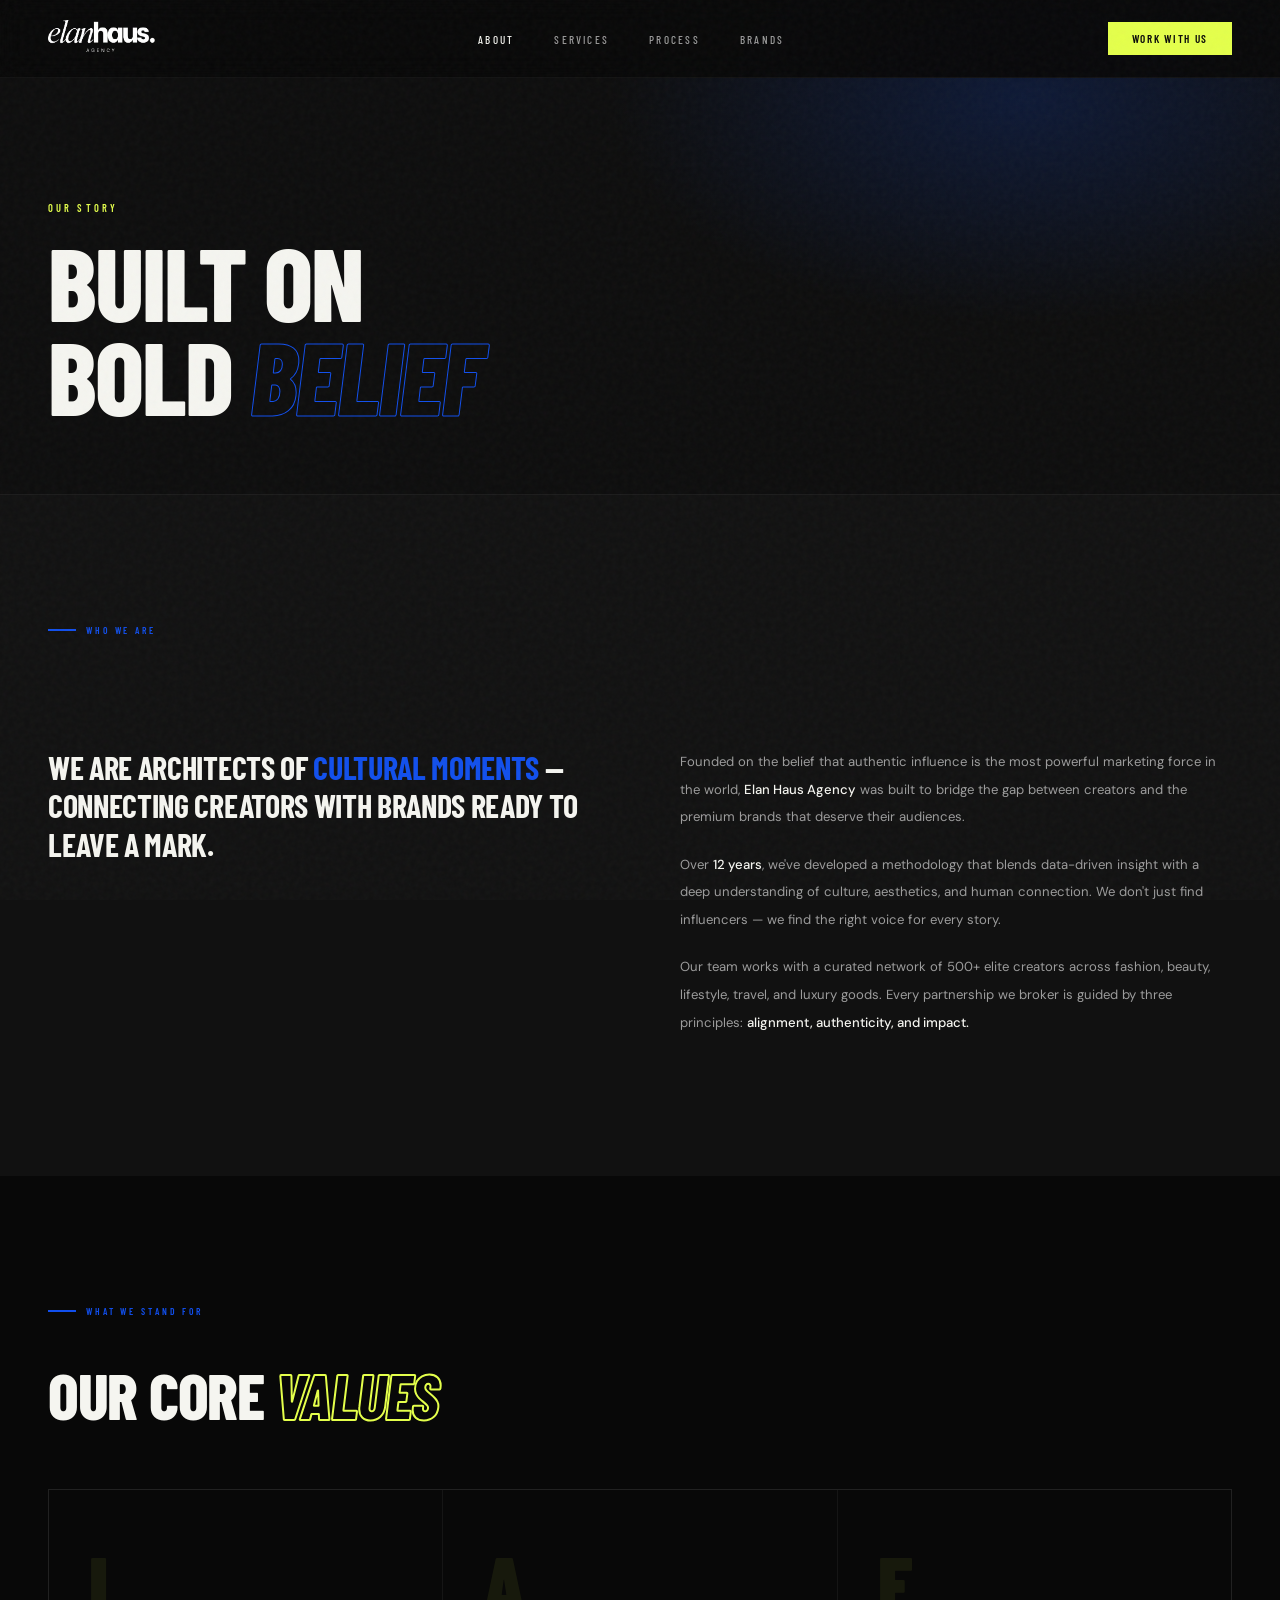
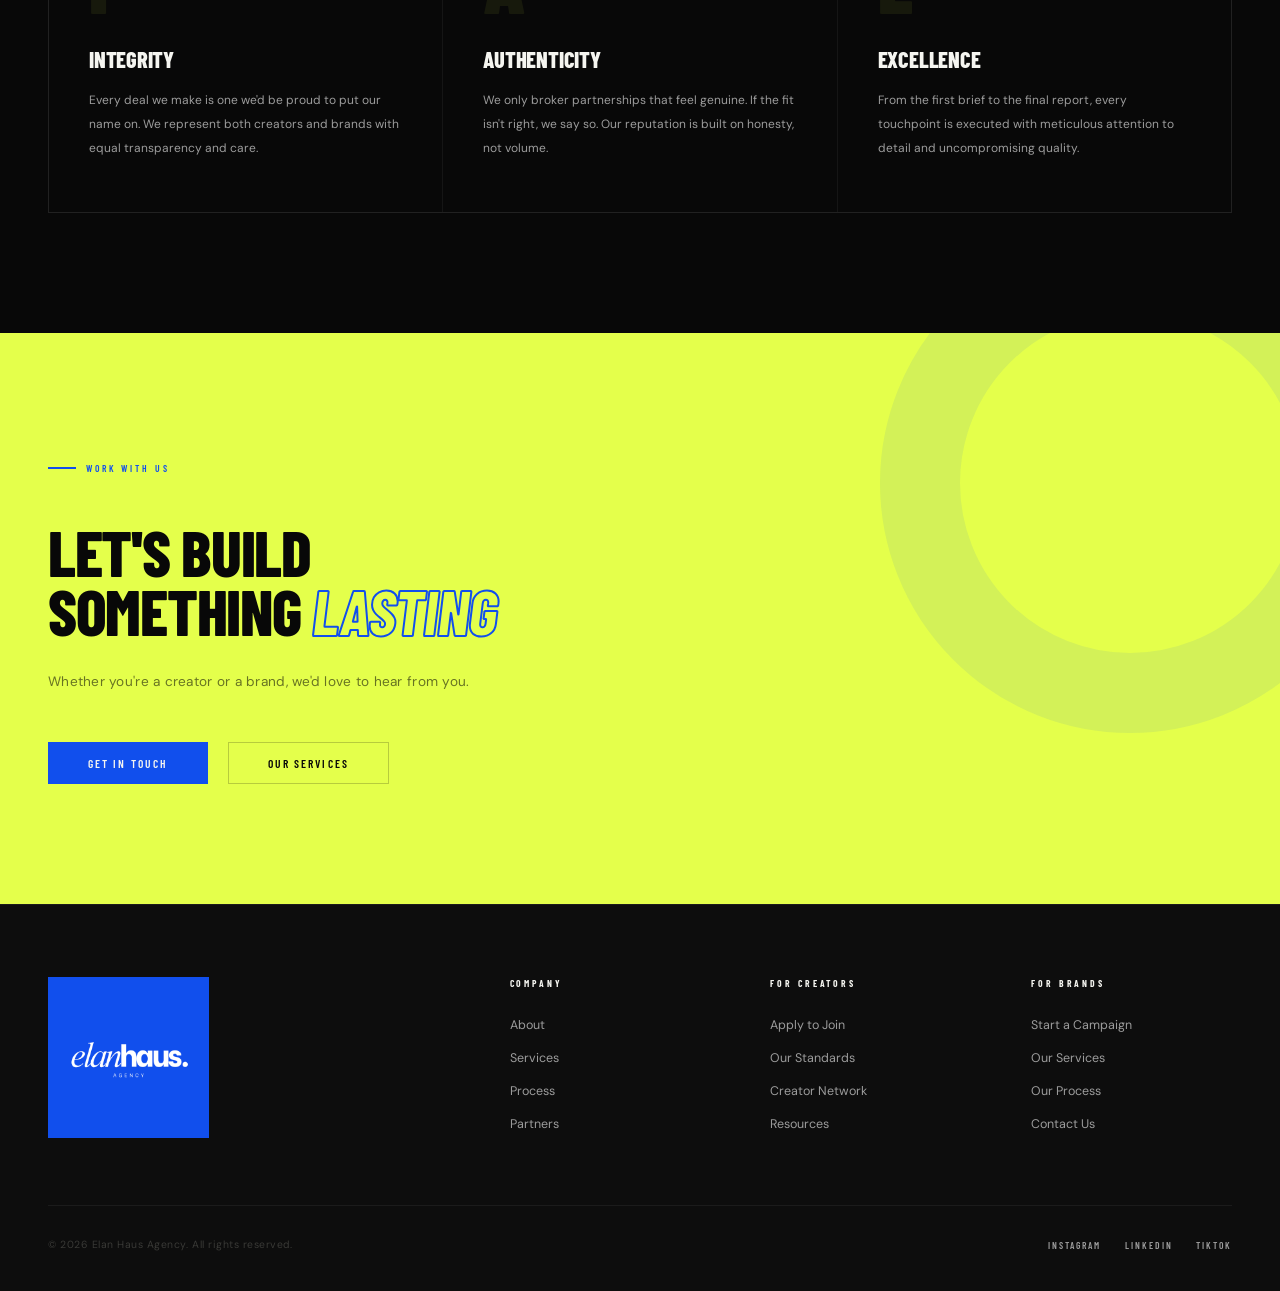
==== commit f8e9761a: "dynamic footer" ====
--- a/about.html
+++ b/about.html
@@ -356,56 +356,7 @@
       </div>
     </section>
 
-    <footer>
-      <div class="footer-top">
-        <div>
-          <div class="footer-logo">
-            <img
-              src="src/logos/transparent-logo-with-agency.png"
-              alt="Elan Haus Agency"
-            />
-          </div>
-          <p class="footer-tagline">
-            The premier agency connecting the world's boldest creators with the
-            brands that define culture.
-          </p>
-        </div>
-        <div>
-          <div class="footer-col-title">Company</div>
-          <ul class="footer-links">
-            <li><a href="about.html">About</a></li>
-            <li><a href="services.html">Services</a></li>
-            <li><a href="process.html">Process</a></li>
-            <li><a href="index.html#brands">Partners</a></li>
-          </ul>
-        </div>
-        <div>
-          <div class="footer-col-title">For Creators</div>
-          <ul class="footer-links">
-            <li><a href="index.html#contact">Apply to Join</a></li>
-            <li><a href="about.html">Our Standards</a></li>
-            <li><a href="index.html#contact">Resources</a></li>
-          </ul>
-        </div>
-        <div>
-          <div class="footer-col-title">For Brands</div>
-          <ul class="footer-links">
-            <li><a href="index.html#contact">Start a Campaign</a></li>
-            <li><a href="services.html">Our Services</a></li>
-            <li><a href="index.html#contact">Contact Us</a></li>
-          </ul>
-        </div>
-      </div>
-      <div class="footer-bottom">
-        <div class="footer-copy">
-          © 2026 Elan Haus Agency. All rights reserved.
-        </div>
-        <div class="footer-socials">
-          <a href="#">Instagram</a><a href="#">LinkedIn</a
-          ><a href="#">TikTok</a>
-        </div>
-      </div>
-    </footer>
+    <div id="footer-placeholder"></div>
     <script src="src/main.js"></script>
   </body>
 </html>
--- a/src/index.css
+++ b/src/index.css
@@ -64,7 +64,9 @@
     border-color 0.25s;
   opacity: 0;
 }
-
+.footer-logo {
+  max-width: 40%;
+}
 /* ── NOISE GRAIN ── */
 body::after {
   content: "";
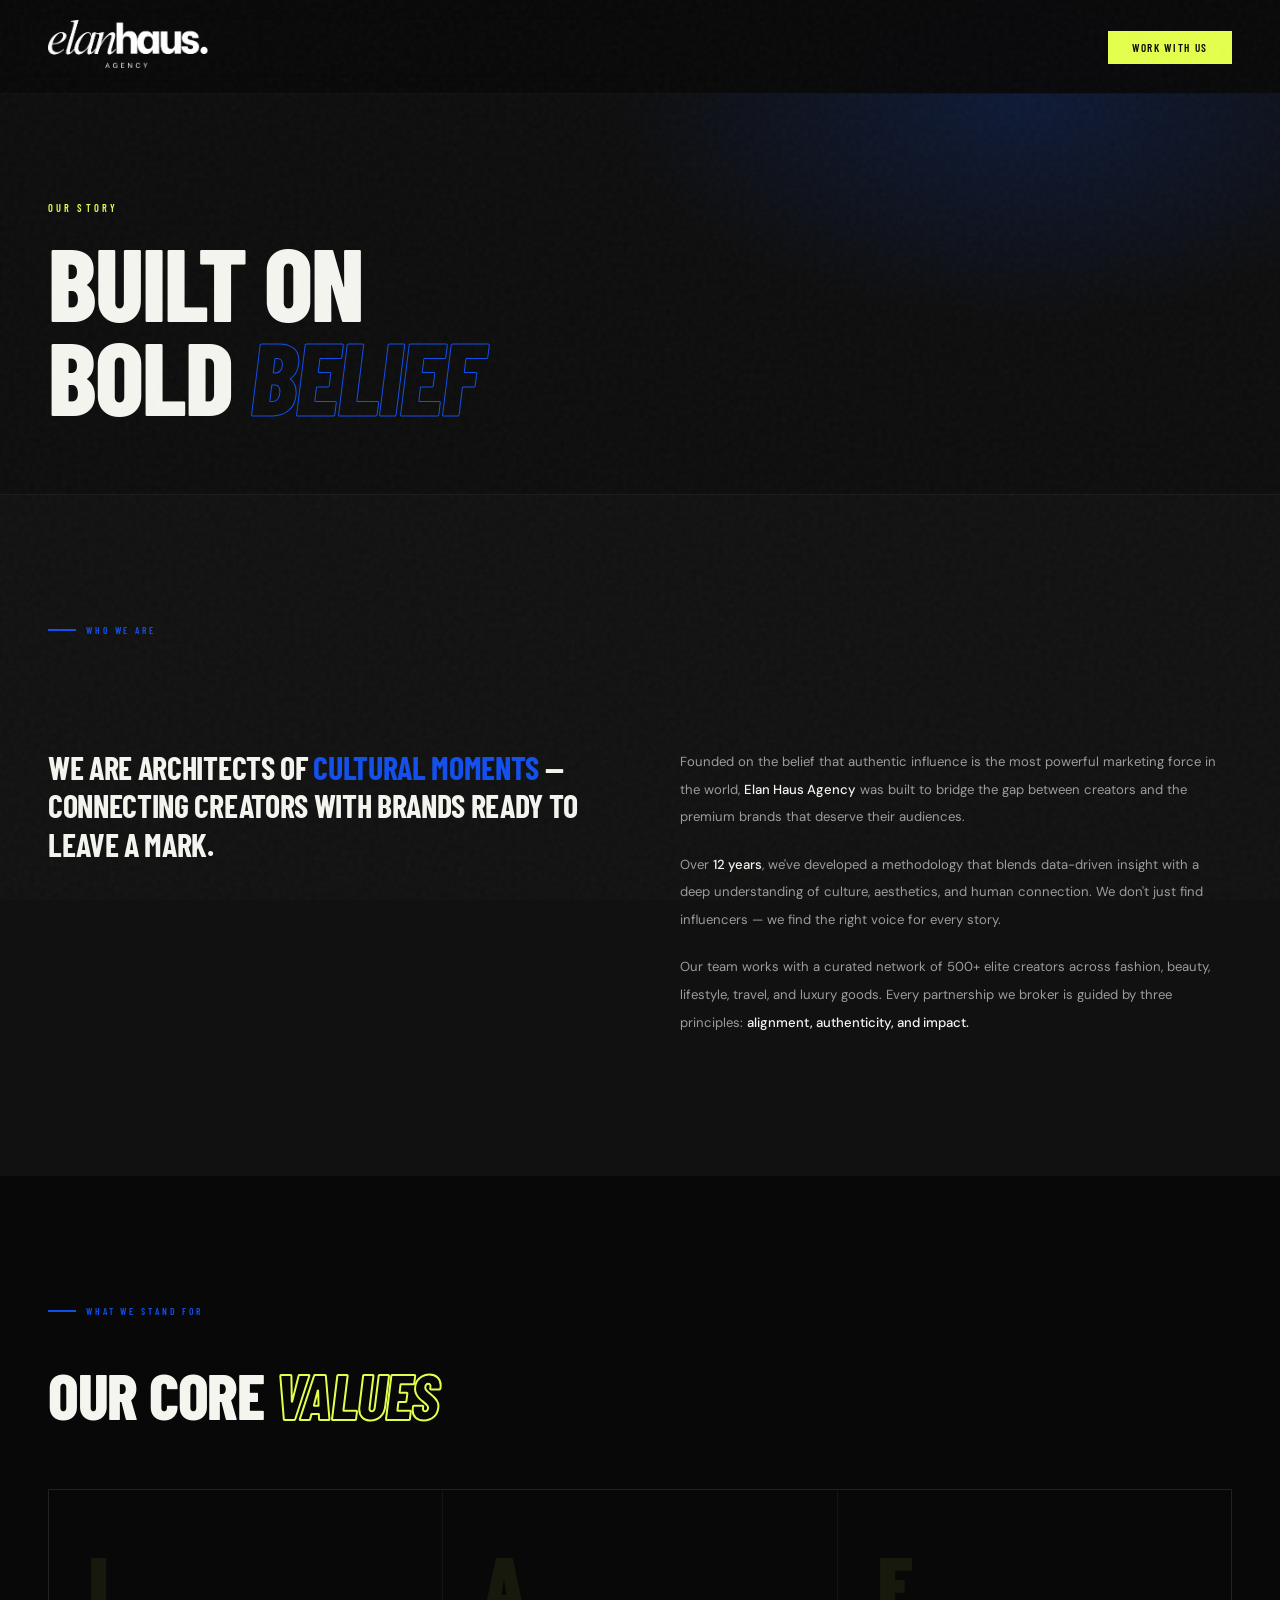
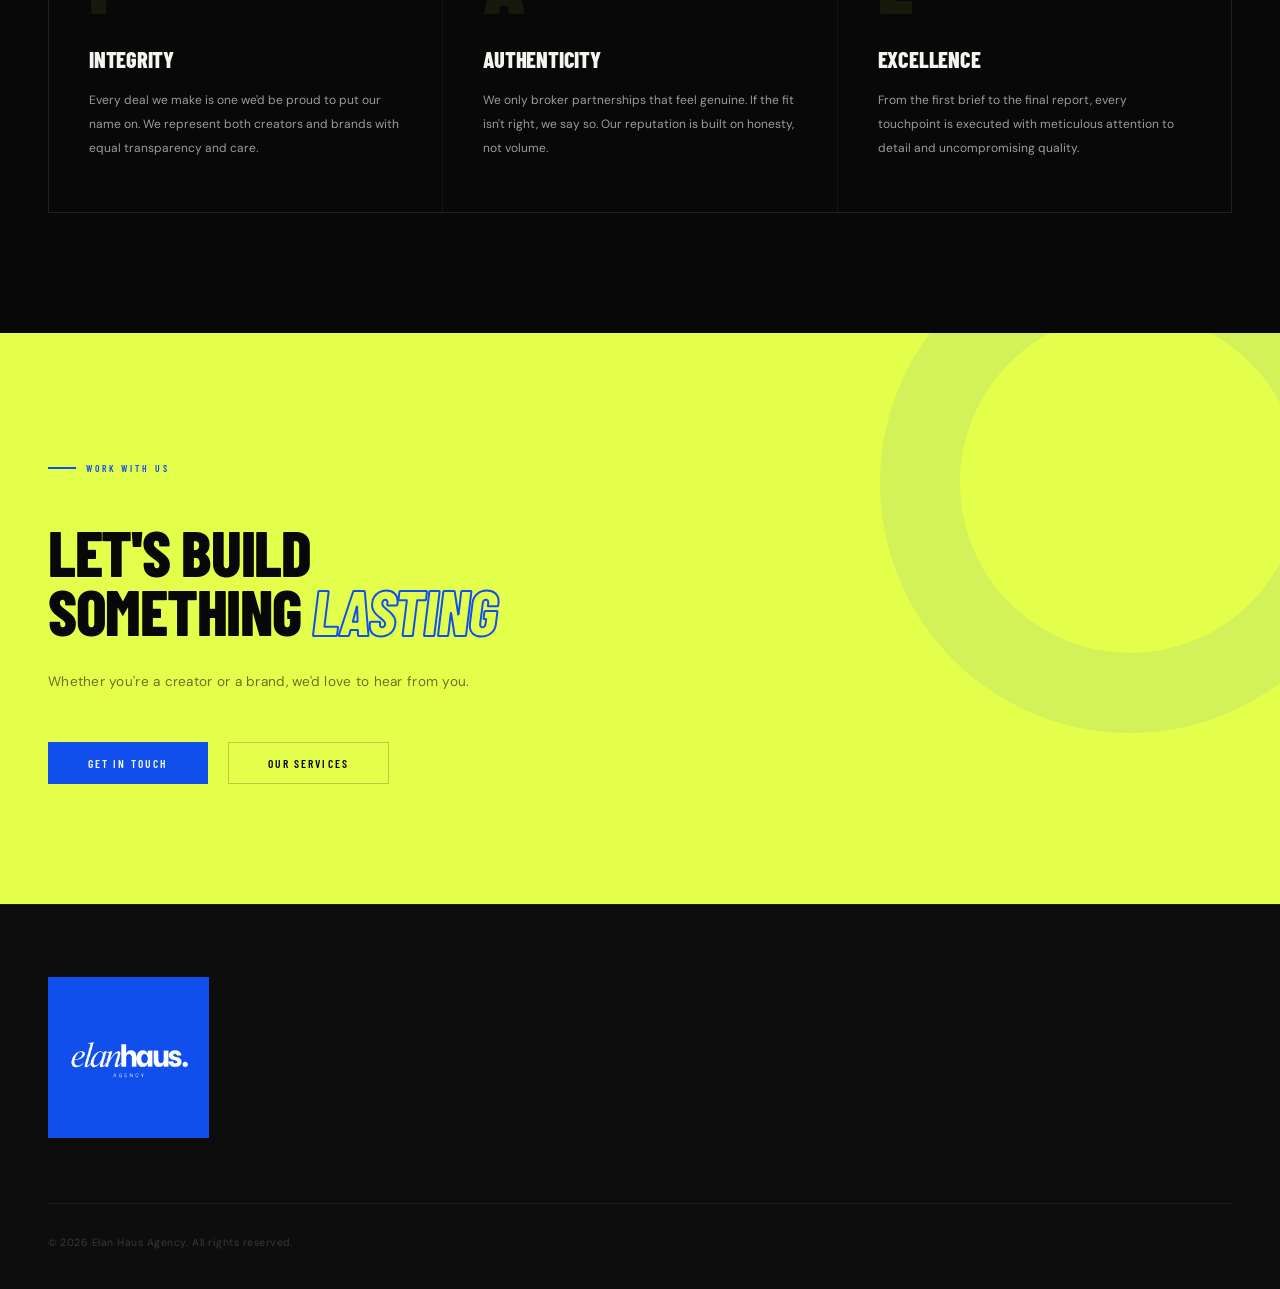
==== commit dbafc71d: "redo header" ====
--- a/about.html
+++ b/about.html
@@ -189,32 +189,7 @@
     <div class="cursor" id="cursor"></div>
     <div class="cursor-ring" id="cursorRing"></div>
 
-    <nav>
-      <a href="index.html" class="nav-logo"
-        ><img
-          src="src/logos/transparent-logo-with-agency.png"
-          alt="Elan Haus Agency"
-      /></a>
-      <ul class="nav-links">
-        <li><a href="about.html" class="active">About</a></li>
-        <li><a href="services.html">Services</a></li>
-        <li><a href="process.html">Process</a></li>
-        <li><a href="index.html#brands">Brands</a></li>
-      </ul>
-      <a href="index.html#contact" class="nav-cta">Work With Us</a>
-      <button class="nav-hamburger" id="hamburger" aria-label="Open menu">
-        <span></span><span></span><span></span>
-      </button>
-    </nav>
-    <div class="mobile-menu" id="mobileMenu">
-      <a href="about.html" class="mobile-link">About</a>
-      <a href="services.html" class="mobile-link">Services</a>
-      <a href="process.html" class="mobile-link">Process</a>
-      <a href="index.html#brands" class="mobile-link">Brands</a>
-      <a href="index.html#contact" class="mobile-cta mobile-link"
-        >Work With Us</a
-      >
-    </div>
+    <div id="navbar-placeholder"></div>
 
     <div class="page-hero">
       <div>
--- a/src/index.css
+++ b/src/index.css
@@ -93,7 +93,7 @@
   border-bottom: 1px solid rgba(255, 255, 255, 0.04);
 }
 .nav-logo img {
-  height: 32px;
+  height: 48px;
   width: auto;
   filter: invert(1) brightness(2);
 }
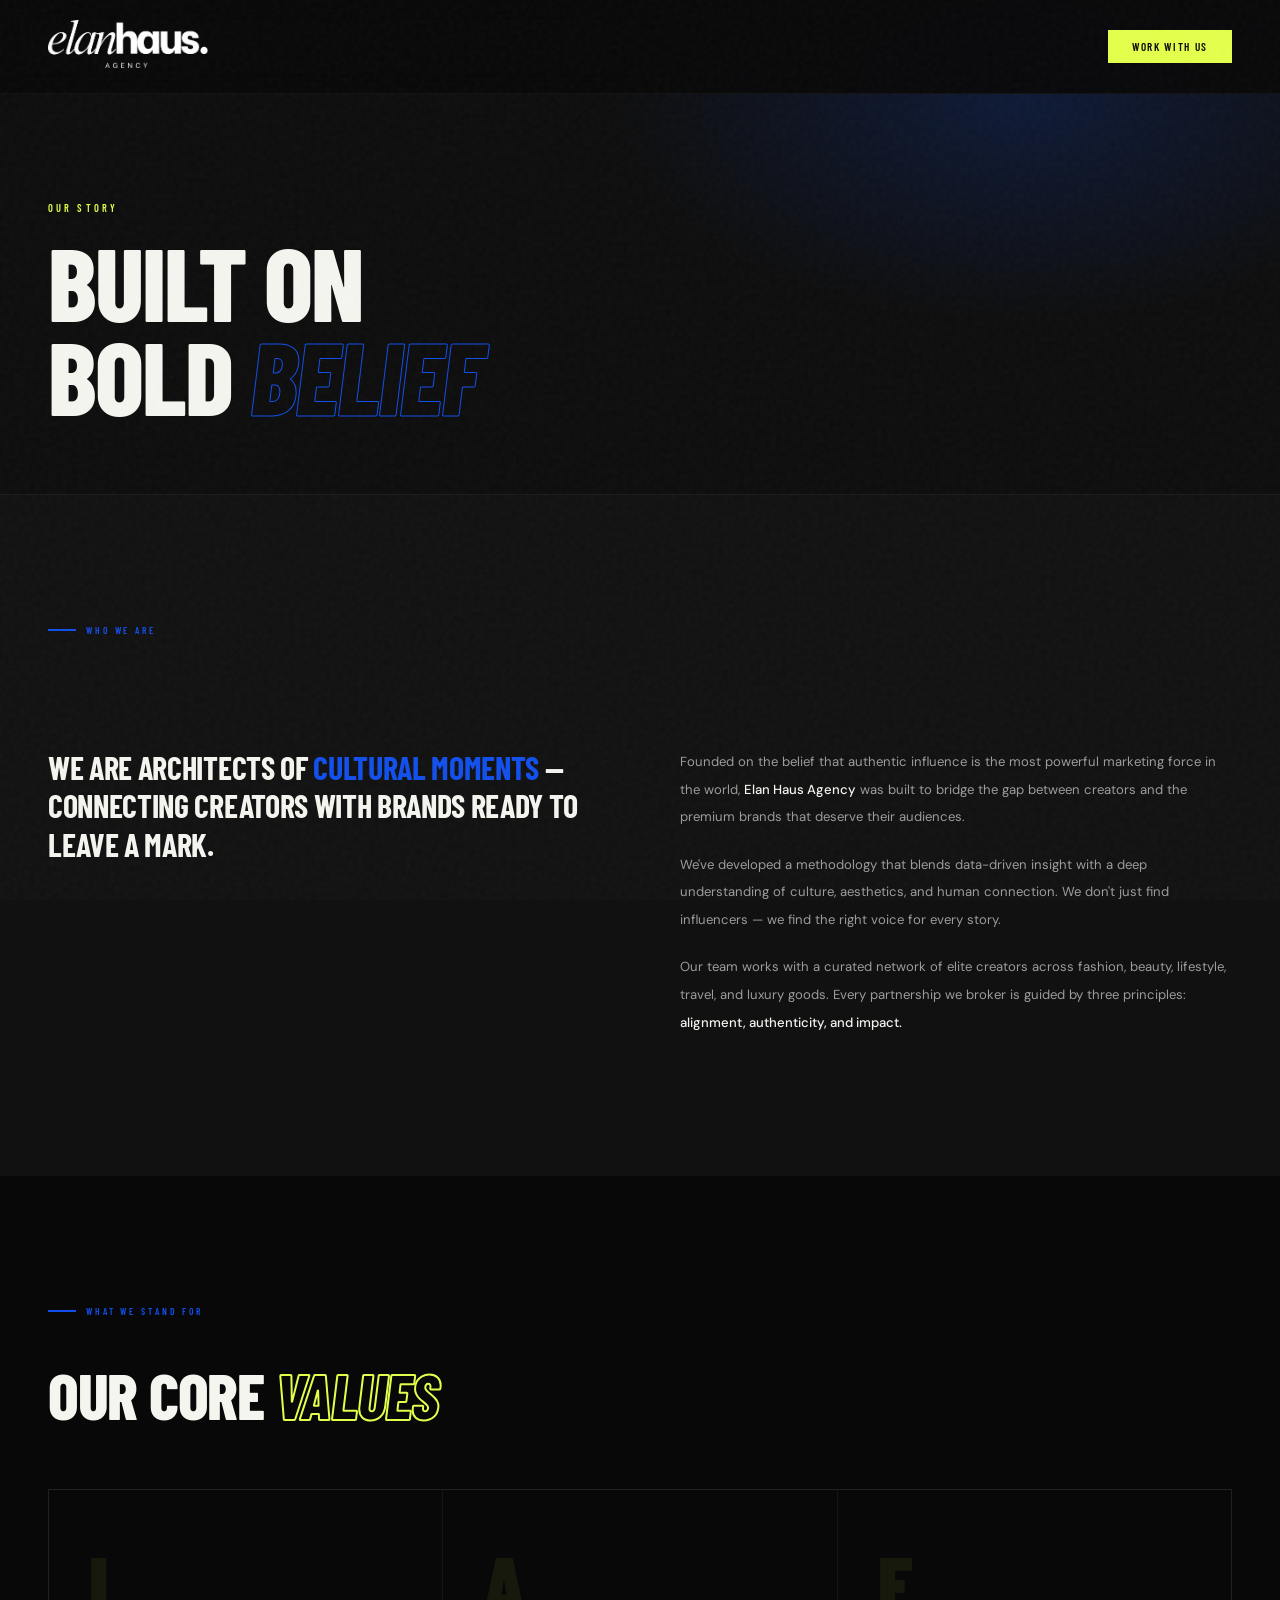
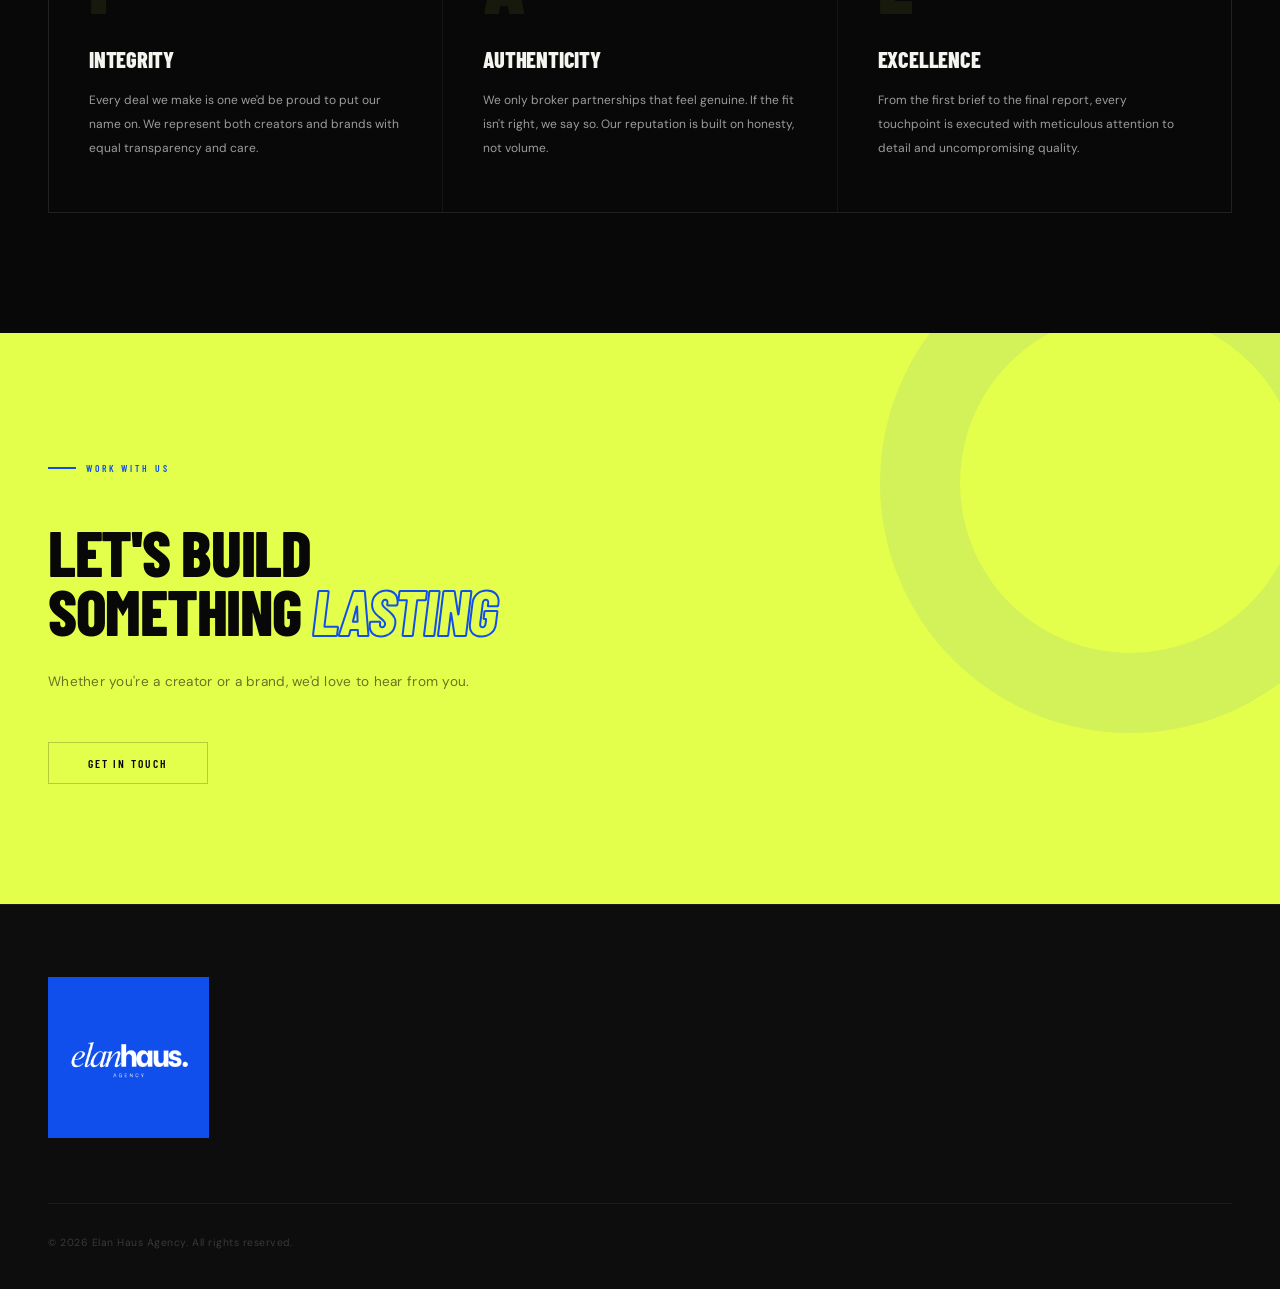
==== commit 6231c82d: "about us" ====
--- a/about.html
+++ b/about.html
@@ -213,13 +213,13 @@
             deserve their audiences.
           </p>
           <p>
-            Over <strong>12 years</strong>, we've developed a methodology that
-            blends data-driven insight with a deep understanding of culture,
-            aesthetics, and human connection. We don't just find influencers —
-            we find the right voice for every story.
+            We've developed a methodology that blends data-driven insight with a
+            deep understanding of culture, aesthetics, and human connection. We
+            don't just find influencers — we find the right voice for every
+            story.
           </p>
           <p>
-            Our team works with a curated network of 500+ elite creators across
+            Our team works with a curated network of elite creators across
             fashion, beauty, lifestyle, travel, and luxury goods. Every
             partnership we broker is guided by three principles:
             <strong>alignment, authenticity, and impact.</strong>
@@ -319,14 +319,14 @@
         Whether you're a creator or a brand, we'd love to hear from you.
       </p>
       <div class="cta-actions reveal reveal-delay-3">
-        <a href="mailto:hello@elanhausagency.com" class="btn-primary"
+        <!-- <a href="contact-us" class="btn-primary"
           >Get In Touch</a
-        >
+        > -->
         <a
-          href="services.html"
+          href="contact-us"
           class="btn-outline"
           style="border-color: rgba(0, 0, 0, 0.2); color: var(--black)"
-          >Our Services</a
+          >Get In Touch</a
         >
       </div>
     </section>
